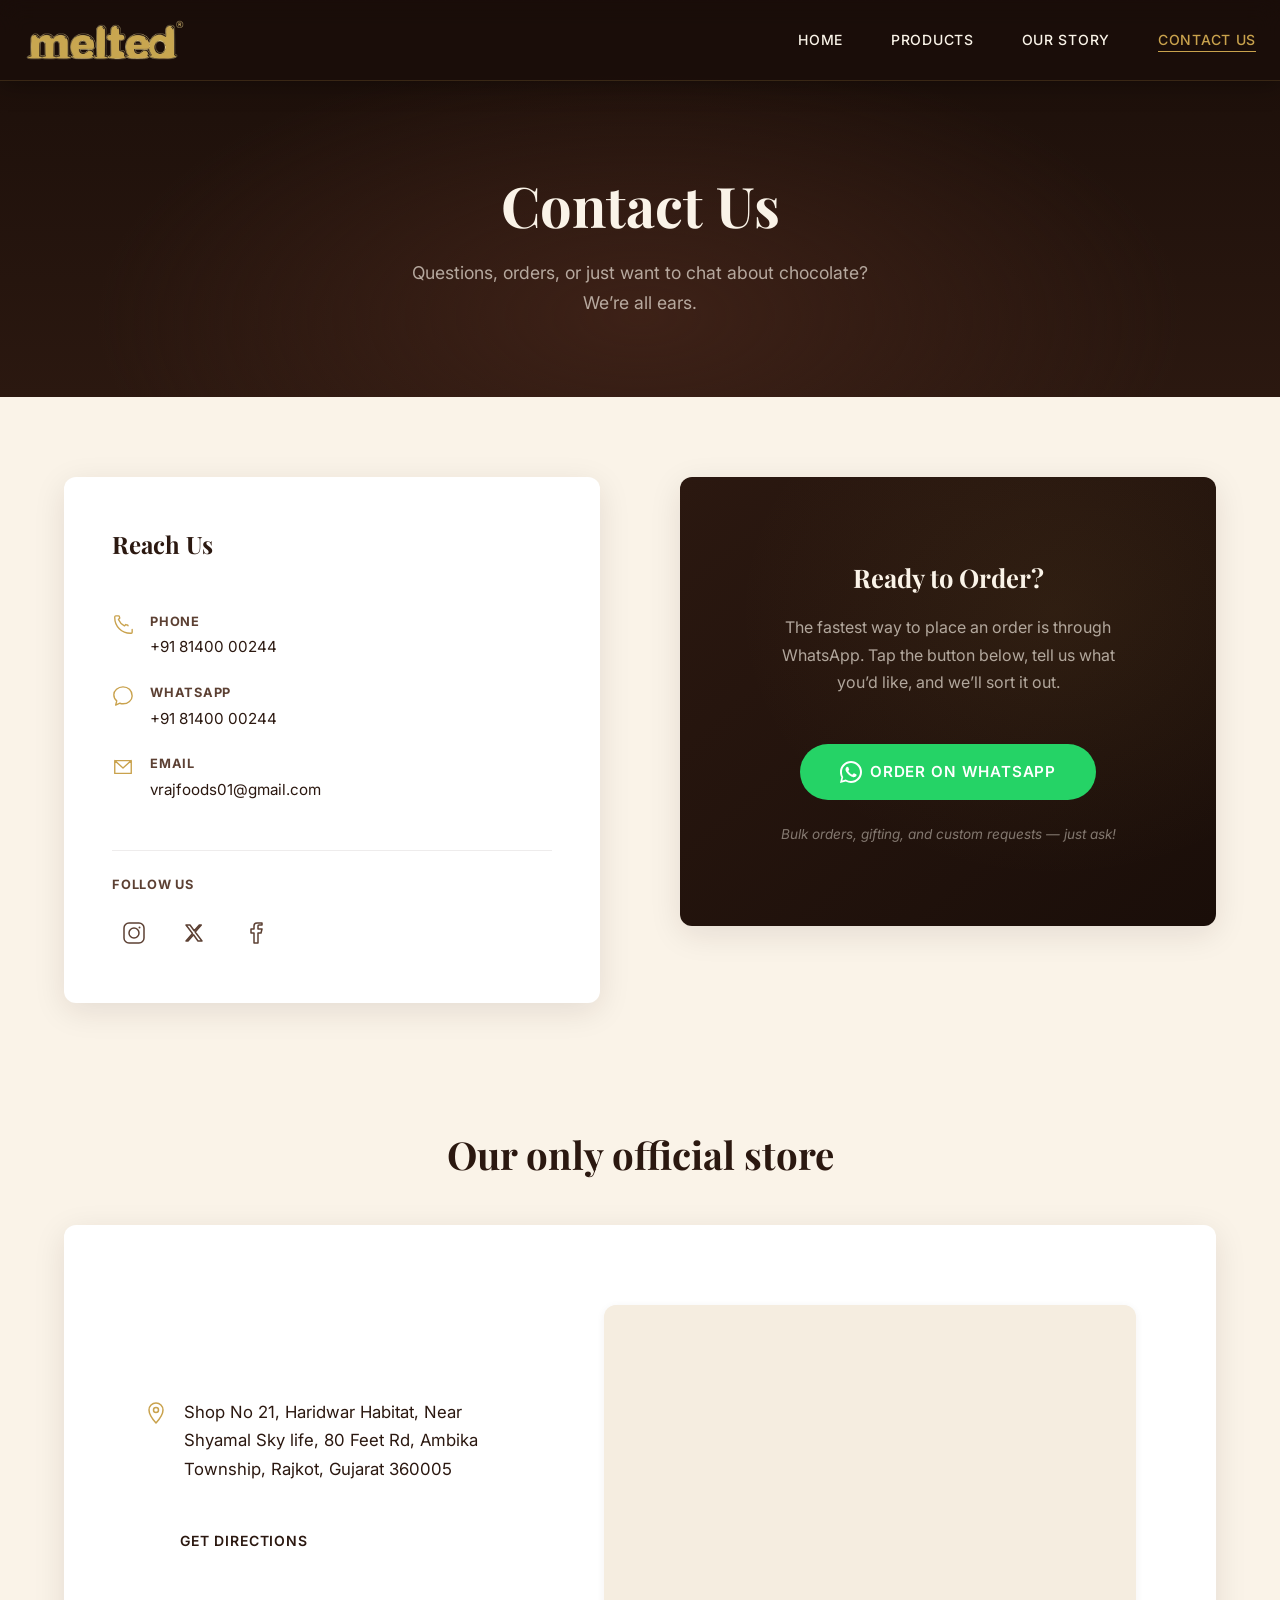
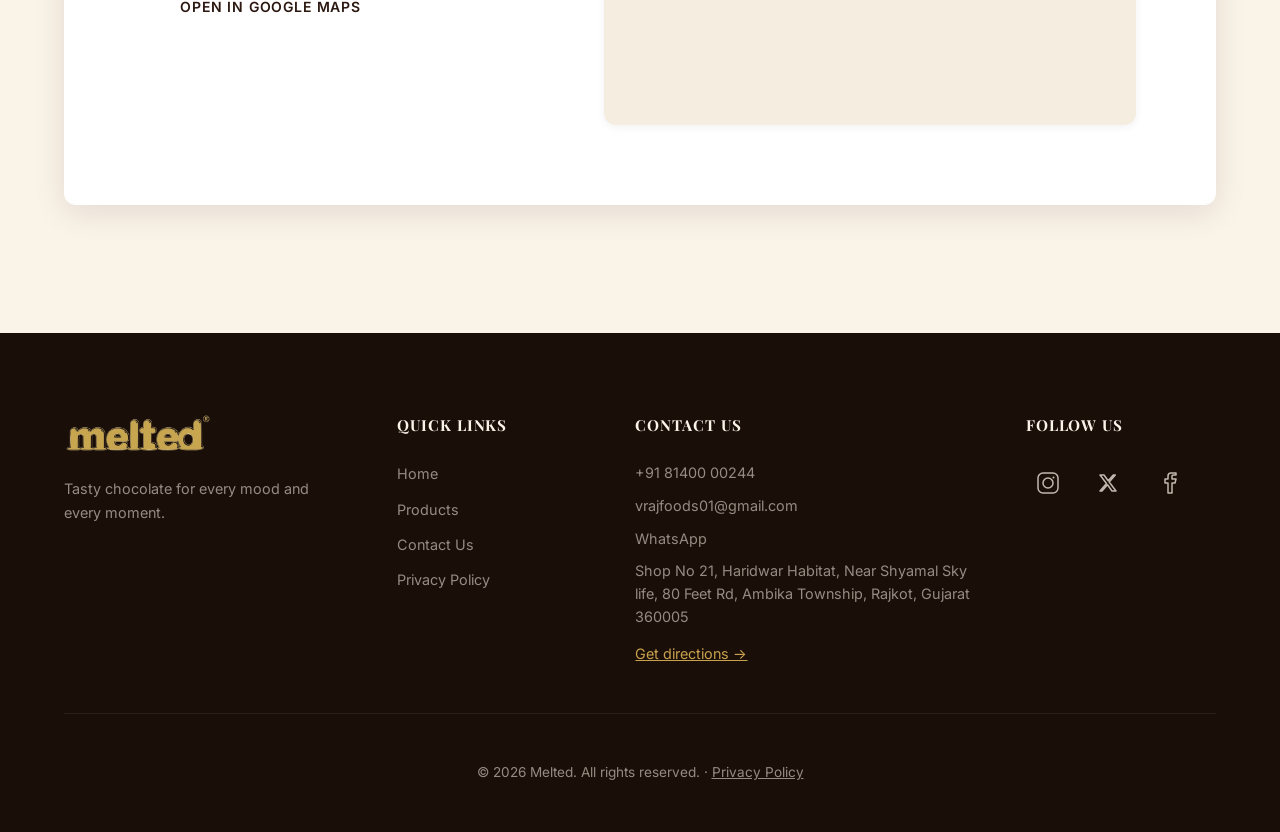
==== contact.html @ 200cf762 "Added the Files for Website" ====
<!DOCTYPE html>
<html lang="en">

<head>
  <meta charset="UTF-8">
  <meta name="viewport" content="width=device-width, initial-scale=1.0">
  <title>Contact Us — Melted</title>
  <meta name="description"
    content="Get in touch with Melted. Order on WhatsApp, call us, or visit our store in Rajkot — we'd love to hear from you.">
  <meta name="theme-color" content="#2B1810">
  <link rel="canonical" href="https://melted-chocolates.netlify.app/contact">

  <!-- Open Graph / Facebook -->
  <meta property="og:type" content="website">
  <meta property="og:site_name" content="Melted">
  <meta property="og:url" content="https://melted-chocolates.netlify.app/contact">
  <meta property="og:title" content="Contact Us — Melted">
  <meta property="og:description"
    content="Get in touch with Melted. Order on WhatsApp, call us, or visit our store in Rajkot — we'd love to hear from you.">
  <meta property="og:image" content="https://melted-chocolates.netlify.app/images/products/almonds-chocolate.jpg">

  <!-- Twitter Card -->
  <meta name="twitter:card" content="summary_large_image">
  <meta name="twitter:title" content="Contact Us — Melted">
  <meta name="twitter:description"
    content="Get in touch with Melted. Order on WhatsApp, call us, or visit our store in Rajkot — we'd love to hear from you.">
  <meta name="twitter:image" content="https://melted-chocolates.netlify.app/images/products/almonds-chocolate.jpg">

  <!-- Favicon -->
  <link rel="icon" href="favicon.ico" sizes="48x48">
  <link rel="icon" type="image/png" sizes="32x32" href="images/favicon-32.png">
  <link rel="icon" type="image/png" sizes="192x192" href="images/favicon-192.png">
  <link rel="apple-touch-icon" href="images/apple-touch-icon.png">

  <!-- Preload Logo -->
  <link rel="preload" as="image" href="images/logo-nav.webp" type="image/webp">

  <!-- Google Fonts -->
  <link rel="preconnect" href="https://fonts.googleapis.com">
  <link rel="preconnect" href="https://fonts.gstatic.com" crossorigin>
  <link
    href="https://fonts.googleapis.com/css2?family=Playfair+Display:ital,wght@0,400;0,700;1,400;1,700&family=Inter:wght@300;400;500;600&display=swap"
    rel="stylesheet">

  <!-- Stylesheet -->
  <link rel="stylesheet" href="css/style.css">
</head>

<body>

  <!-- Skip-to-content -->
  <a href="#main-content" class="skip-link">Skip to main content</a>

  <!-- ============================================================
       NAVIGATION
       ============================================================ -->
  <header class="site-header site-header--solid" id="site-header">
    <nav class="nav" aria-label="Primary navigation">
      <a href="index.html" class="nav__logo" aria-label="Melted — Home">
        <picture>
          <source srcset="images/logo-nav.webp" type="image/webp">
          <img src="images/logo-nav.png" alt="Melted" class="nav__logo-img" width="480" height="130"
            fetchpriority="high" decoding="async">
        </picture>
        <span class="nav__logo-text">Melted</span>
      </a>

      <button class="nav__hamburger" id="nav-toggle" type="button" aria-label="Toggle navigation menu"
        aria-expanded="false" aria-controls="nav-menu">
        <span class="nav__hamburger-line"></span>
        <span class="nav__hamburger-line"></span>
        <span class="nav__hamburger-line"></span>
      </button>

      <ul class="nav__menu" id="nav-menu" role="list">
        <li><a href="index.html" class="nav__link">Home</a></li>
        <li><a href="products.html" class="nav__link">Products</a></li>
        <li><a href="index.html#story" class="nav__link">Our Story</a></li>
        <li><a href="contact.html" class="nav__link nav__link--active">Contact Us</a></li>
        <li class="nav__menu-cta">
          <a href="https://wa.me/918140000244?text=Hi!%20I'd%20like%20to%20place%20an%20order." target="_blank"
            rel="noopener noreferrer" class="btn btn--whatsapp nav__whatsapp-btn">
            <svg width="20" height="20" viewBox="0 0 24 24" fill="currentColor" aria-hidden="true">
              <path
                d="M17.472 14.382c-.297-.149-1.758-.867-2.03-.967-.273-.099-.471-.148-.67.15-.197.297-.767.966-.94 1.164-.173.199-.347.223-.644.075-.297-.15-1.255-.463-2.39-1.475-.883-.788-1.48-1.761-1.653-2.059-.173-.297-.018-.458.13-.606.134-.133.298-.347.446-.52.149-.174.198-.298.298-.497.099-.198.05-.371-.025-.52-.075-.149-.669-1.612-.916-2.207-.242-.579-.487-.5-.669-.51-.173-.008-.371-.01-.57-.01-.198 0-.52.074-.792.372-.272.297-1.04 1.016-1.04 2.479 0 1.462 1.065 2.875 1.213 3.074.149.198 2.096 3.2 5.077 4.487.709.306 1.262.489 1.694.625.712.227 1.36.195 1.871.118.571-.085 1.758-.719 2.006-1.413.248-.694.248-1.289.173-1.413-.074-.124-.272-.198-.57-.347z" />
              <path
                d="M12 0C5.373 0 0 5.373 0 12c0 2.127.555 4.126 1.527 5.86L0 24l6.335-1.652A11.943 11.943 0 0012 24c6.627 0 12-5.373 12-12S18.627 0 12 0zm0 21.818c-1.91 0-3.727-.5-5.33-1.377l-.38-.222-3.76.98.998-3.648-.248-.394A9.81 9.81 0 012.182 12c0-5.415 4.403-9.818 9.818-9.818S21.818 6.585 21.818 12 21.818z" />
            </svg>
            Order on WhatsApp
          </a>
        </li>
      </ul>
    </nav>
  </header>

  <!-- ============================================================
       MAIN CONTENT
       ============================================================ -->
  <main id="main-content">

    <!-- Page header -->
    <section class="page-header">
      <div class="container">
        <h1 class="page-header__title reveal">Contact Us</h1>
        <p class="page-header__subtitle reveal">
          Questions, orders, or just want to chat about chocolate?
          We&rsquo;re all ears.
        </p>
      </div>
    </section>

    <!-- ======================== CONTACT DETAILS ======================== -->
    <section class="contact-page" id="contact">
      <div class="container">
        <div class="contact-page__grid">

          <!-- Contact info card -->
          <div class="contact-card reveal">
            <h2 class="contact-card__heading">Reach Us</h2>

            <div class="contact-card__item">
              <svg class="contact-card__icon" width="22" height="22" viewBox="0 0 24 24" fill="none" aria-hidden="true">
                <path
                  d="M22 16.92V19.92C22 20.48 21.56 20.93 21 20.97C20.64 21 20.29 21 20 21C10.61 21 3 13.39 3 4C3 3.71 3 3.36 3.03 3C3.07 2.44 3.52 2 4.08 2H7.08C7.56 2 7.97 2.34 8.05 2.81C8.14 3.38 8.3 3.93 8.52 4.46L7.02 5.97C8.27 8.81 10.55 11.27 13.54 12.98L15.05 11.47C15.58 11.69 16.13 11.86 16.7 11.95C17.16 12.03 17.5 12.44 17.5 12.92"
                  stroke="currentColor" stroke-width="1.5" stroke-linecap="round" stroke-linejoin="round" />
              </svg>
              <div>
                <strong>Phone</strong>
                <p><a href="tel:+918140000244">+91 81400 00244</a></p>
              </div>
            </div>

            <div class="contact-card__item">
              <svg class="contact-card__icon" width="22" height="22" viewBox="0 0 24 24" fill="none" aria-hidden="true">
                <path
                  d="M12 2C6.48 2 2 6 2 10.54C2 13.28 3.23 15.71 5.16 17.34L4 22L8.6 19.9C9.66 20.28 10.8 20.5 12 20.5C17.52 20.5 22 16.5 22 12C22 6 17.52 2 12 2Z"
                  stroke="currentColor" stroke-width="1.5" stroke-linecap="round" stroke-linejoin="round" />
              </svg>
              <div>
                <strong>WhatsApp</strong>
                <p><a href="https://wa.me/918140000244" target="_blank" rel="noopener noreferrer">+91 81400 00244</a>
                </p>
              </div>
            </div>

            <div class="contact-card__item">
              <svg class="contact-card__icon" width="22" height="22" viewBox="0 0 24 24" fill="none" aria-hidden="true">
                <path d="M21 5L12 13L3 5M3 5V19H21V5Z" stroke="currentColor" stroke-width="1.5" stroke-linecap="round"
                  stroke-linejoin="round" />
              </svg>
              <div>
                <strong>Email</strong>
                <p><a href="mailto:vrajfoods01@gmail.com">vrajfoods01@gmail.com</a></p>
              </div>
            </div>

            <!-- Social media links -->
            <div class="contact-card__social">
              <strong>Follow Us</strong>
              <div class="contact-card__social-icons">
                <a href="https://www.instagram.com/melted24" target="_blank" rel="noopener noreferrer"
                  aria-label="Instagram">
                  <svg width="24" height="24" viewBox="0 0 24 24" fill="none" aria-hidden="true">
                    <rect x="2" y="2" width="20" height="20" rx="5" stroke="currentColor" stroke-width="1.5" />
                    <circle cx="12" cy="12" r="5" stroke="currentColor" stroke-width="1.5" />
                    <circle cx="17.5" cy="6.5" r="1" fill="currentColor" />
                  </svg>
                </a>
                <a href="https://x.com/vraj_foods" target="_blank" rel="noopener noreferrer" aria-label="X">
                  <svg width="24" height="24" viewBox="0 0 24 24" fill="none" aria-hidden="true">
                    <path d="M4 4L10.5 12.5L4 20H6L11.5 13.8L16 20H20L13.2 11L19.3 4H17.3L12.2 9.7L8 4H4Z"
                      stroke="currentColor" stroke-width="1.5" stroke-linejoin="round" />
                  </svg>
                </a>
                <a href="https://www.facebook.com/share/1JFQ9zrTHv/" target="_blank" rel="noopener noreferrer"
                  aria-label="Facebook">
                  <svg width="24" height="24" viewBox="0 0 24 24" fill="none" aria-hidden="true">
                    <path
                      d="M18 2H15C13.3431 2 12 3.34315 12 5V8H9V12H12V22H16V12H19L20 8H16V5C16 4.44772 16.4477 4 17 4H20V2H18Z"
                      stroke="currentColor" stroke-width="1.5" stroke-linecap="round" stroke-linejoin="round" />
                  </svg>
                </a>
              </div>
            </div>
          </div>

          <!-- Order / CTA card -->
          <div class="contact-cta reveal">
            <div class="contact-cta__inner">
              <h2 class="contact-cta__heading">Ready to Order?</h2>
              <p class="contact-cta__text">
                The fastest way to place an order is through WhatsApp.
                Tap the button below, tell us what you&rsquo;d like,
                and we&rsquo;ll sort it out.
              </p>
              <a href="https://wa.me/918140000244?text=Hi!%20I'd%20like%20to%20place%20an%20order." target="_blank"
                rel="noopener noreferrer" class="btn btn--whatsapp btn--lg">
                <svg width="22" height="22" viewBox="0 0 24 24" fill="currentColor" aria-hidden="true">
                  <path
                    d="M17.472 14.382c-.297-.149-1.758-.867-2.03-.967-.273-.099-.471-.148-.67.15-.197.297-.767.966-.94 1.164-.173.199-.347.223-.644.075-.297-.15-1.255-.463-2.39-1.475-.883-.788-1.48-1.761-1.653-2.059-.173-.297-.018-.458.13-.606.134-.133.298-.347.446-.52.149-.174.198-.298.298-.497.099-.198.05-.371-.025-.52-.075-.149-.669-1.612-.916-2.207-.242-.579-.487-.5-.669-.51-.173-.008-.371-.01-.57-.01-.198 0-.52.074-.792.372-.272.297-1.04 1.016-1.04 2.479 0 1.462 1.065 2.875 1.213 3.074.149.198 2.096 3.2 5.077 4.487.709.306 1.262.489 1.694.625.712.227 1.36.195 1.871.118.571-.085 1.758-.719 2.006-1.413.248-.694.248-1.289.173-1.413-.074-.124-.272-.198-.57-.347z" />
                  <path
                    d="M12 0C5.373 0 0 5.373 0 12c0 2.127.555 4.126 1.527 5.86L0 24l6.335-1.652A11.943 11.943 0 0012 24c6.627 0 12-5.373 12-12S18.627 0 12 0zm0 21.818c-1.91 0-3.727-.5-5.33-1.377l-.38-.222-3.76.98.998-3.648-.248-.394A9.81 9.81 0 012.182 12c0-5.415 4.403-9.818 9.818-9.818S21.818 6.585 21.818 12 17.415 21.818 12 21.818z" />
                </svg>
                Order on WhatsApp
              </a>

              <p class="contact-cta__note">
                Bulk orders, gifting, and custom requests &mdash;
                just ask!
              </p>
            </div>
          </div>

        </div>
      </div>
    </section>

    <!-- ======================== VISIT OUR STORE (MAP) ======================== -->
    <section class="store-location" id="store-location">
      <div class="container">
        <div class="store-location__inner reveal">
          <div class="section-header">
            <h2 class="section-title">Our only official store</h2>
          </div>

          <div class="store-location__card">
            <div class="store-location__info">
              <div class="store-location__address-block">
                <svg class="store-location__icon" width="24" height="24" viewBox="0 0 24 24" fill="none"
                  aria-hidden="true">
                  <path
                    d="M12 2C8.13 2 5 5.13 5 9C5 14.25 12 22 12 22C12 22 19 14.25 19 9C19 5.13 15.87 2 12 2ZM12 11.5C10.62 11.5 9.5 10.38 9.5 9C9.5 7.62 10.62 6.5 12 6.5C13.38 6.5 14.5 7.62 14.5 9C14.5 10.38 13.38 11.5 12 11.5Z"
                    stroke="currentColor" stroke-width="1.5" stroke-linecap="round" stroke-linejoin="round" />
                </svg>
                <address class="store-location__address">
                  Shop No 21, Haridwar Habitat, Near Shyamal Sky life, 80 Feet Rd, Ambika Township, Rajkot, Gujarat
                  360005
                </address>
              </div>

              <div class="store-location__actions">
                <a href="https://maps.app.goo.gl/YGpKH35N9MbniUks7" target="_blank" rel="noopener noreferrer"
                  class="btn btn--primary">
                  Get directions
                </a>
                <a href="https://maps.app.goo.gl/YGpKH35N9MbniUks7" target="_blank" rel="noopener noreferrer"
                  class="btn btn--outline">
                  Open in Google Maps
                </a>
              </div>
            </div>

            <div class="store-location__map-wrap">
              <iframe
                src="https://www.google.com/maps?q=Chocolate+House,+Haridwar+Habitat,+80+Feet+Rd,+Ambika+Township,+Rajkot&amp;output=embed"
                title="Melted store location" width="100%" loading="lazy" referrerpolicy="no-referrer-when-downgrade"
                class="store-location__map">
              </iframe>
            </div>
          </div>
        </div>
      </div>
    </section>

  </main>

  <!-- ============================================================
       FOOTER
       ============================================================ -->
  <footer class="site-footer">
    <div class="container">
      <div class="footer__grid">

        <div class="footer__brand">
          <a href="index.html" class="footer__logo" aria-label="Melted — Home">
            <picture>
              <source srcset="images/logo-nav.webp" type="image/webp">
              <img src="images/logo-nav.png" alt="Melted" class="footer__logo-img" width="480" height="130"
                loading="lazy" decoding="async">
            </picture>
          </a>
          <p class="footer__tagline">
            Tasty chocolate for every mood and every moment.
          </p>
        </div>

        <div class="footer__links">
          <h3 class="footer__heading">Quick Links</h3>
          <ul role="list">
            <li><a href="index.html">Home</a></li>
            <li><a href="products.html">Products</a></li>
            <li><a href="contact.html">Contact Us</a></li>
            <li><a href="privacy.html">Privacy Policy</a></li>
          </ul>
        </div>

        <div class="footer__contact">
          <h3 class="footer__heading">Contact Us</h3>
          <ul role="list">
            <li><a href="tel:+918140000244">+91 81400 00244</a></li>
            <li><a href="mailto:vrajfoods01@gmail.com">vrajfoods01@gmail.com</a></li>
            <li><a href="https://wa.me/918140000244" target="_blank" rel="noopener noreferrer">WhatsApp</a></li>
            <li>Shop No 21, Haridwar Habitat, Near Shyamal Sky life, 80 Feet Rd, Ambika Township, Rajkot, Gujarat 360005
            </li>
            <li><a href="https://maps.app.goo.gl/YGpKH35N9MbniUks7" target="_blank" rel="noopener noreferrer"
                class="footer__directions">Get directions &rarr;</a></li>
          </ul>
        </div>

        <div class="footer__social">
          <h3 class="footer__heading">Follow Us</h3>
          <div class="footer__social-icons">
            <a href="https://www.instagram.com/melted24" target="_blank" rel="noopener noreferrer"
              aria-label="Instagram">
              <svg width="24" height="24" viewBox="0 0 24 24" fill="none" xmlns="http://www.w3.org/2000/svg"
                aria-hidden="true">
                <rect x="2" y="2" width="20" height="20" rx="5" stroke="currentColor" stroke-width="1.5" />
                <circle cx="12" cy="12" r="5" stroke="currentColor" stroke-width="1.5" />
                <circle cx="17.5" cy="6.5" r="1" fill="currentColor" />
              </svg>
            </a>
            <a href="https://x.com/vraj_foods" target="_blank" rel="noopener noreferrer" aria-label="X">
              <svg width="24" height="24" viewBox="0 0 24 24" fill="none" xmlns="http://www.w3.org/2000/svg"
                aria-hidden="true">
                <path d="M4 4L10.5 12.5L4 20H6L11.5 13.8L16 20H20L13.2 11L19.3 4H17.3L12.2 9.7L8 4H4Z"
                  stroke="currentColor" stroke-width="1.5" stroke-linejoin="round" />
              </svg>
            </a>
            <a href="https://www.facebook.com/share/1JFQ9zrTHv/" target="_blank" rel="noopener noreferrer"
              aria-label="Facebook">
              <svg width="24" height="24" viewBox="0 0 24 24" fill="none" xmlns="http://www.w3.org/2000/svg"
                aria-hidden="true">
                <path
                  d="M18 2H15C13.3431 2 12 3.34315 12 5V8H9V12H12V22H16V12H19L20 8H16V5C16 4.44772 16.4477 4 17 4H20V2H18Z"
                  stroke="currentColor" stroke-width="1.5" stroke-linecap="round" stroke-linejoin="round" />
              </svg>
            </a>
          </div>
        </div>

      </div>

      <div class="footer__bottom">
        <p>&copy; 2026 Melted. All rights reserved. &middot; <a href="privacy.html" class="footer__privacy-link">Privacy
            Policy</a></p>
      </div>
    </div>
  </footer>

  <!-- Floating WhatsApp button (mobile only) -->
  <a href="https://wa.me/918140000244" target="_blank" rel="noopener noreferrer" class="floating-whatsapp"
    aria-label="Order on WhatsApp">
    <svg width="22" height="22" viewBox="0 0 24 24" fill="currentColor" aria-hidden="true">
      <path
        d="M17.472 14.382c-.297-.149-1.758-.867-2.03-.967-.273-.099-.471-.148-.67.15-.197.297-.767.966-.94 1.164-.173.199-.347.223-.644.075-.297-.15-1.255-.463-2.39-1.475-.883-.788-1.48-1.761-1.653-2.059-.173-.297-.018-.458.13-.606.134-.133.298-.347.446-.52.149-.174.198-.298.298-.497.099-.198.05-.371-.025-.52-.075-.149-.669-1.612-.916-2.207-.242-.579-.487-.5-.669-.51-.173-.008-.371-.01-.57-.01-.198 0-.52.074-.792.372-.272.297-1.04 1.016-1.04 2.479 0 1.462 1.065 2.875 1.213 3.074.149.198 2.096 3.2 5.077 4.487.709.306 1.262.489 1.694.625.712.227 1.36.195 1.871.118.571-.085 1.758-.719 2.006-1.413.248-.694.248-1.289.173-1.413-.074-.124-.272-.198-.57-.347z" />
      <path
        d="M12 0C5.373 0 0 5.373 0 12c0 2.127.555 4.126 1.527 5.86L0 24l6.335-1.652A11.943 11.943 0 0012 24c6.627 0 12-5.373 12-12S18.627 0 12 0zm0 21.818c-1.91 0-3.727-.5-5.33-1.377l-.38-.222-3.76.98.998-3.648-.248-.394A9.81 9.81 0 012.182 12c0-5.415 4.403-9.818 9.818-9.818S21.818 6.585 21.818 12 21.818z" />
    </svg>
    <span class="floating-whatsapp__label">Order</span>
  </a>

  <script src="js/products.js"></script>
  <script src="js/main.js"></script>
</body>

</html>
---- css/style.css ----
/* ============================================================
   MELTED — Main Stylesheet
   No frameworks, no preprocessors
   ============================================================ */


/* ---------------------------------------------------------
   1. CSS CUSTOM PROPERTIES
   --------------------------------------------------------- */
:root {
  /* Brand colours */
  --cocoa:       #2B1810;
  --dark-roast:  #1A0E09;
  --cream:       #FAF3E8;
  --gold:        #C9A24D;
  --gold-light:  #D4AD58;
  --whatsapp:    #25D366;
  --whatsapp-hover: #1EBB57;

  /* Semantic aliases */
  --color-bg:           var(--cream);
  --color-text:         var(--cocoa);
  --color-text-light:   #5C4033;
  --color-accent:       var(--gold);
  --color-surface:      #FFFFFF;
  --color-surface-warm: #FFF8EE;

  /* Typography */
  --font-heading: 'Playfair Display', Georgia, 'Times New Roman', serif;
  --font-body:    'Inter', -apple-system, BlinkMacSystemFont, 'Segoe UI', sans-serif;

  /* Spacing scale */
  --space-2xs: 0.25rem;
  --space-xs:  0.5rem;
  --space-sm:  1rem;
  --space-md:  1.5rem;
  --space-lg:  3rem;
  --space-xl:  5rem;
  --space-2xl: 8rem;

  /* Layout */
  --max-width: 1200px;
  --gutter:    1.5rem;

  /* Shadows */
  --shadow-sm:   0 2px 8px rgba(43, 24, 16, 0.06);
  --shadow-md:   0 8px 32px rgba(43, 24, 16, 0.10);
  --shadow-lg:   0 16px 48px rgba(43, 24, 16, 0.14);
  --shadow-glow: 0 4px 24px rgba(201, 162, 77, 0.25);

  /* Transitions */
  --ease-out-cubic: cubic-bezier(0.33, 1, 0.68, 1);
  --transition-fast: 200ms ease;
  --transition-base: 300ms var(--ease-out-cubic);
  --transition-slow: 600ms var(--ease-out-cubic);

  /* Border radius */
  --radius-sm:   8px;
  --radius-md:   12px;
  --radius-lg:   24px;
  --radius-pill: 100px;
}


/* ---------------------------------------------------------
   2. RESET & BASE
   --------------------------------------------------------- */
*,
*::before,
*::after {
  margin: 0;
  padding: 0;
  box-sizing: border-box;
}

html {
  scroll-behavior: smooth;
  -webkit-text-size-adjust: 100%;
  overflow-x: hidden;
  width: 100%;
}

body {
  font-family: var(--font-body);
  font-size: 1rem;
  line-height: 1.6;
  color: var(--color-text);
  background-color: var(--color-bg);
  overflow-x: hidden;
  width: 100%;
  -webkit-font-smoothing: antialiased;
  -moz-osx-font-smoothing: grayscale;
}

img {
  max-width: 100%;
  height: auto;
  display: block;
}

a {
  color: inherit;
  text-decoration: none;
}

ul { list-style: none; }

button {
  font: inherit;
  cursor: pointer;
  border: none;
  background: none;
}

input {
  font: inherit;
  border: none;
  outline: none;
}

/* Touch polish for instant tap response */
a,
button,
input,
.btn,
.nav__link,
.nav__hamburger,
.filter-tab,
.floating-whatsapp {
  -webkit-tap-highlight-color: transparent;
  touch-action: manipulation;
}

/* Scroll margin so sticky nav does not cover headings */
section[id],
main[id],
[id] {
  scroll-margin-top: calc(85px + env(safe-area-inset-top, 0px));
}

/* Body scroll lock when mobile menu is open */
body.body--no-scroll {
  overflow: hidden;
  touch-action: none;
}

/* Hide mobile menu WhatsApp CTA on desktop */
.nav__menu-cta {
  display: none;
}


/* ---------------------------------------------------------
   3. UTILITIES
   --------------------------------------------------------- */
.container {
  width: 100%;
  max-width: var(--max-width);
  margin: 0 auto;
  padding: 0 var(--gutter);
}

.visually-hidden {
  position: absolute;
  width: 1px;
  height: 1px;
  padding: 0;
  margin: -1px;
  overflow: hidden;
  clip: rect(0, 0, 0, 0);
  white-space: nowrap;
  border: 0;
}

.skip-link {
  position: absolute;
  top: -100%;
  left: 50%;
  transform: translateX(-50%);
  background: var(--gold);
  color: var(--dark-roast);
  padding: var(--space-xs) var(--space-md);
  border-radius: var(--radius-pill);
  font-weight: 600;
  z-index: 9999;
  transition: top var(--transition-fast);
}

.skip-link:focus {
  top: var(--space-sm);
}

/* CSP-compliant display & scroll toggles */
.is-hidden {
  display: none !important;
}

.body--no-scroll {
  overflow: hidden !important;
}


/* ---------------------------------------------------------
   4. BUTTONS
   --------------------------------------------------------- */
.btn {
  display: inline-flex;
  align-items: center;
  justify-content: center;
  gap: 0.5rem;
  padding: 0.875rem 2.25rem;
  min-height: 44px;
  font-family: var(--font-body);
  font-size: 0.875rem;
  font-weight: 600;
  letter-spacing: 0.06em;
  text-transform: uppercase;
  border-radius: var(--radius-pill);
  cursor: pointer;
  position: relative;
  overflow: hidden;
  transition:
    background-color var(--transition-base),
    color var(--transition-base),
    transform var(--transition-base),
    box-shadow var(--transition-base);
}

.btn--gold {
  background-color: var(--gold);
  color: var(--dark-roast);
}

.btn--gold:hover {
  background-color: var(--gold-light);
  transform: translateY(-2px);
  box-shadow: var(--shadow-glow);
}

.btn--gold:active {
  transform: translateY(0);
  box-shadow: none;
}

/* WhatsApp button */
.btn--whatsapp {
  background-color: var(--whatsapp);
  color: #fff;
}

.btn--whatsapp:hover {
  background-color: var(--whatsapp-hover);
  transform: translateY(-2px);
  box-shadow: 0 4px 20px rgba(37, 211, 102, 0.3);
}

.btn--whatsapp:active {
  transform: translateY(0);
}

.btn--whatsapp svg {
  flex-shrink: 0;
}

.btn--sm {
  padding: 0.5rem 1.25rem;
  font-size: 0.75rem;
  gap: 0.35rem;
  min-height: 44px;
}

.btn--lg {
  padding: 1rem 2.5rem;
  font-size: 0.95rem;
}

.btn:focus-visible {
  outline: 2px solid var(--gold);
  outline-offset: 3px;
}

.btn:disabled {
  opacity: 0.6;
  cursor: not-allowed;
  pointer-events: none;
  transform: none !important;
  box-shadow: none !important;
}


/* ---------------------------------------------------------
   5. SECTION TYPOGRAPHY
   --------------------------------------------------------- */
.section-title {
  font-family: var(--font-heading);
  font-size: clamp(1.8rem, 3vw, 2.8rem);
  font-weight: 700;
  line-height: 1.2;
  margin-bottom: var(--space-sm);
}

.section-subtitle {
  font-size: 1.05rem;
  color: var(--color-text-light);
  max-width: 500px;
}

.section-header {
  text-align: center;
  margin-bottom: var(--space-lg);
}

.section-header .section-subtitle {
  margin-left: auto;
  margin-right: auto;
}


/* ---------------------------------------------------------
   6. NAVIGATION
   --------------------------------------------------------- */
.site-header {
  position: fixed;
  top: 0;
  left: 0;
  width: 100%;
  z-index: 1000;
  transition:
    background-color var(--transition-base),
    box-shadow var(--transition-base);
}

/* Solid header for inner pages (no hero behind it) */
.site-header--solid {
  background-color: rgba(26, 14, 9, 0.78);
  backdrop-filter: blur(12px);
  -webkit-backdrop-filter: blur(12px);
  border-bottom: 1px solid rgba(201, 162, 77, 0.18);
  box-shadow: 0 2px 24px rgba(0, 0, 0, 0.35);
}

/* Scrolled state (added by JS on index.html) */
.site-header.scrolled {
  background-color: rgba(26, 14, 9, 0.78);
  backdrop-filter: blur(12px);
  -webkit-backdrop-filter: blur(12px);
  border-bottom: 1px solid rgba(201, 162, 77, 0.18);
  box-shadow: 0 2px 24px rgba(0, 0, 0, 0.35);
}

.nav {
  display: flex;
  align-items: center;
  justify-content: space-between;
  height: 80px;
  width: 100%;
  padding: 0 24px;
}

/* Logo — image with accessible text fallback */
.nav__logo {
  display: flex;
  align-items: center;
  z-index: 1001;
  gap: 0;
}

.nav__logo picture,
.nav__logo-img {
  display: block;
  height: 44px;
  width: auto;
}

.nav__logo img {
  height: 44px;
  width: auto;
  object-fit: contain;
  display: block;
}

/* Text fallback: visually hidden by default to prevent flash of text,
   remains accessible to screen readers, only displayed if image fails */
.nav__logo-text {
  position: absolute;
  width: 1px;
  height: 1px;
  padding: 0;
  margin: -1px;
  overflow: hidden;
  clip: rect(0, 0, 0, 0);
  white-space: nowrap;
  border: 0;
}

/* Shown only if the image fails to load (JS adds this class) */
.nav__logo--img-error .nav__logo-text {
  position: static;
  width: auto;
  height: auto;
  margin: 0;
  clip: auto;
  overflow: visible;
  font-family: var(--font-heading);
  font-size: 1.75rem;
  font-weight: 700;
  font-style: italic;
  color: var(--cream);
  letter-spacing: 0.02em;
}

/* Desktop nav links */
.nav__menu {
  display: flex;
  align-items: center;
  gap: var(--space-lg);
}

.nav__link {
  font-size: 0.875rem;
  font-weight: 500;
  color: var(--cream);
  letter-spacing: 0.05em;
  text-transform: uppercase;
  position: relative;
  padding: 0.25rem 0;
  transition: color var(--transition-fast);
}

.nav__link::after {
  content: '';
  position: absolute;
  bottom: 0;
  left: 0;
  width: 0;
  height: 1.5px;
  background-color: var(--gold);
  transition: width var(--transition-base);
}

.nav__link:hover::after,
.nav__link:focus-visible::after,
.nav__link--active::after {
  width: 100%;
}

.nav__link:hover,
.nav__link--active {
  color: var(--gold);
}

/* Hamburger — hidden on desktop */
.nav__hamburger {
  display: none;
  flex-direction: column;
  justify-content: center;
  align-items: center;
  gap: 6px;
  width: 44px;
  height: 44px;
  padding: 0;
  z-index: 1001;
  cursor: pointer;
}

.nav__hamburger-line {
  display: block;
  width: 24px;
  height: 2px;
  background-color: var(--cream);
  border-radius: 2px;
  transition:
    transform var(--transition-base),
    opacity var(--transition-base);
  transform-origin: center;
}

.nav__hamburger[aria-expanded="true"] .nav__hamburger-line:nth-child(1) {
  transform: translateY(8px) rotate(45deg);
}

.nav__hamburger[aria-expanded="true"] .nav__hamburger-line:nth-child(2) {
  opacity: 0;
}

.nav__hamburger[aria-expanded="true"] .nav__hamburger-line:nth-child(3) {
  transform: translateY(-8px) rotate(-45deg);
}


/* ---------------------------------------------------------
   7. HERO
   --------------------------------------------------------- */
.hero {
  position: relative;
  min-height: 100vh;
  min-height: 100svh;
  display: flex;
  align-items: center;
  justify-content: center;
  overflow: hidden;
}

.hero__bg {
  position: absolute;
  inset: 0;
  background:
    radial-gradient(ellipse at 30% 50%, #3D2117 0%, transparent 50%),
    radial-gradient(ellipse at 70% 30%, #4A2A1A 0%, transparent 50%),
    radial-gradient(ellipse at 50% 80%, #2B1810 0%, transparent 60%),
    linear-gradient(180deg, var(--dark-roast) 0%, #2B1810 40%, #1A0E09 100%);
  animation: heroMelt 10s ease-in-out infinite alternate;
}

@keyframes heroMelt {
  0% {
    background:
      radial-gradient(ellipse at 30% 50%, #3D2117 0%, transparent 50%),
      radial-gradient(ellipse at 70% 30%, #4A2A1A 0%, transparent 50%),
      radial-gradient(ellipse at 50% 80%, #2B1810 0%, transparent 60%),
      linear-gradient(180deg, var(--dark-roast) 0%, #2B1810 40%, #1A0E09 100%);
  }
  50% {
    background:
      radial-gradient(ellipse at 45% 65%, #4A2A1A 0%, transparent 55%),
      radial-gradient(ellipse at 60% 20%, #3D2117 0%, transparent 45%),
      radial-gradient(ellipse at 25% 85%, #5C3A2A 0%, transparent 50%),
      linear-gradient(180deg, #1A0E09 0%, #2B1810 50%, var(--dark-roast) 100%);
  }
  100% {
    background:
      radial-gradient(ellipse at 55% 45%, #5C3A2A 0%, transparent 50%),
      radial-gradient(ellipse at 25% 70%, #3D2117 0%, transparent 55%),
      radial-gradient(ellipse at 75% 55%, #4A2A1A 0%, transparent 45%),
      linear-gradient(180deg, #2B1810 0%, var(--dark-roast) 60%, #1A0E09 100%);
  }
}

.hero__gloss {
  position: absolute;
  inset: 0;
  background: linear-gradient(
    105deg,
    transparent 40%,
    rgba(250, 243, 232, 0.03) 45%,
    rgba(250, 243, 232, 0.06) 50%,
    rgba(250, 243, 232, 0.03) 55%,
    transparent 60%
  );
  background-size: 200% 100%;
  animation: glossSweep 6s ease-in-out infinite;
}

@keyframes glossSweep {
  0%   { background-position: 200% 0; }
  100% { background-position: -200% 0; }
}

.hero__content {
  position: relative;
  z-index: 2;
  text-align: center;
  padding: var(--space-2xl) 0;
}

.hero__headline {
  font-family: var(--font-heading);
  font-size: clamp(2.5rem, 6vw, 5rem);
  font-weight: 700;
  line-height: 1.08;
  color: var(--cream);
  margin-bottom: var(--space-md);
  letter-spacing: -0.01em;
}

.hero__tagline {
  font-size: clamp(1rem, 1.5vw, 1.15rem);
  color: rgba(250, 243, 232, 0.72);
  max-width: 540px;
  margin: 0 auto var(--space-lg);
  line-height: 1.75;
}

/* Hero decorative product photos — desktop only */
.hero__product-img {
  position: absolute;
  border-radius: var(--radius-md);
  box-shadow: var(--shadow-lg);
  z-index: 1;
  object-fit: cover;
}

.hero__product-img--left {
  left: 4%;
  bottom: 14%;
  width: clamp(140px, 14vw, 220px);
  height: auto;
  transform: rotate(-5deg);
}

.hero__product-img--right {
  right: 4%;
  top: 18%;
  width: clamp(130px, 13vw, 200px);
  height: auto;
  transform: rotate(4deg);
}


/* ---------------------------------------------------------
   8. DRIP DIVIDERS
   --------------------------------------------------------- */
.drip-divider {
  position: absolute;
  left: 0;
  width: 100%;
  line-height: 0;
  overflow: hidden;
}

.drip-divider svg {
  width: 100%;
  display: block;
}

.drip-divider--hero {
  bottom: -1px;
  z-index: 3;
}

.drip-divider--hero svg {
  height: 80px;
}

.drip-divider--hero svg path {
  fill: var(--cocoa);
}

.drip-divider--products {
  position: relative;
  z-index: 1;
}

.drip-divider--products svg {
  height: 60px;
}

.drip-divider--products svg path {
  fill: var(--cream);
}


/* ---------------------------------------------------------
   9. MARQUEE
   --------------------------------------------------------- */
.marquee {
  background-color: var(--cocoa);
  padding: var(--space-sm) 0;
  overflow: hidden;
  position: relative;
}

.marquee__track {
  display: flex;
  width: max-content;
  animation: marqueeScroll 30s linear infinite;
}

.marquee__content {
  display: flex;
  align-items: center;
  gap: var(--space-lg);
  padding: 0 var(--space-lg);
  flex-shrink: 0;
}

.marquee__content span {
  font-family: var(--font-heading);
  font-size: 1.1rem;
  font-weight: 400;
  font-style: italic;
  color: var(--gold);
  white-space: nowrap;
  letter-spacing: 0.04em;
}

.marquee__dot {
  font-size: 0.45rem;
  opacity: 0.45;
}

@keyframes marqueeScroll {
  0%   { transform: translateX(0); }
  100% { transform: translateX(-50%); }
}


/* ---------------------------------------------------------
   10. PAGE HEADER (inner pages)
   --------------------------------------------------------- */
.page-header {
  background:
    radial-gradient(ellipse at 50% 80%, #3D2117 0%, transparent 60%),
    linear-gradient(180deg, var(--dark-roast) 0%, var(--cocoa) 100%);
  padding: calc(80px + var(--space-xl)) 0 var(--space-xl);
  text-align: center;
}

.page-header__title {
  font-family: var(--font-heading);
  font-size: clamp(2rem, 5vw, 3.5rem);
  font-weight: 700;
  color: var(--cream);
  margin-bottom: var(--space-xs);
}

.page-header__subtitle {
  font-size: clamp(1rem, 1.5vw, 1.1rem);
  color: rgba(250, 243, 232, 0.65);
  max-width: 500px;
  margin: 0 auto;
  line-height: 1.7;
}


/* ---------------------------------------------------------
   11. FILTER TABS
   --------------------------------------------------------- */
.filter-tabs {
  display: flex;
  flex-wrap: wrap;
  justify-content: center;
  gap: var(--space-xs);
  margin-bottom: var(--space-lg);
}

.filter-tab {
  display: inline-flex;
  align-items: center;
  justify-content: center;
  min-height: 44px;
  padding: 0.6rem 1.4rem;
  font-size: 0.85rem;
  font-weight: 500;
  letter-spacing: 0.03em;
  color: var(--color-text-light);
  background: var(--color-surface);
  border: 1px solid rgba(43, 24, 16, 0.12);
  border-radius: var(--radius-pill);
  cursor: pointer;
  transition:
    background-color var(--transition-base),
    color var(--transition-base),
    border-color var(--transition-base),
    box-shadow var(--transition-base);
}

.filter-tab:hover {
  border-color: var(--gold);
  color: var(--cocoa);
}

.filter-tab--active {
  background-color: var(--gold);
  color: var(--dark-roast);
  border-color: var(--gold);
  font-weight: 600;
}

.filter-tab:focus-visible {
  outline: 2px solid var(--gold);
  outline-offset: 2px;
}


/* ---------------------------------------------------------
   12. PRODUCTS
   --------------------------------------------------------- */
.products {
  background-color: var(--cream);
  padding: var(--space-lg) 0 var(--space-2xl);
  position: relative;
}

.products--page {
  padding-top: var(--space-xl);
}

.products__grid {
  display: grid;
  grid-template-columns: repeat(auto-fill, minmax(280px, 1fr));
  gap: var(--space-md);
}

/* Product card */
.product-card {
  background: var(--color-surface);
  border-radius: var(--radius-md);
  overflow: hidden;
  box-shadow: var(--shadow-sm);
  display: flex;
  flex-direction: column;
  transition:
    transform var(--transition-base),
    box-shadow var(--transition-base);
}

.product-card:hover {
  transform: translateY(-6px);
  box-shadow: var(--shadow-lg);
}

/* Card image area — cream background matches product photo backgrounds */
.product-card__image-wrap {
  overflow: hidden;
  aspect-ratio: 3 / 4;
  background-color: #F5EDE0;
}

.product-card__image {
  width: 100%;
  height: 100%;
  object-fit: contain;
  transition: transform 0.5s var(--ease-out-cubic);
}

.product-card:hover .product-card__image {
  transform: scale(1.06);
}

/* Card body */
.product-card__body {
  padding: var(--space-md);
  display: flex;
  flex-direction: column;
  flex: 1;
}

.product-card__name {
  font-family: var(--font-heading);
  font-size: 1.2rem;
  font-weight: 700;
  color: var(--cocoa);
  margin-bottom: var(--space-2xs);
}

.product-card__flavour {
  font-size: 0.9rem;
  color: var(--color-text-light);
  margin-bottom: var(--space-2xs);
}

.product-card__weight {
  font-size: 0.8rem;
  color: rgba(92, 64, 51, 0.6);
  margin-bottom: var(--space-sm);
}

.product-card__footer {
  display: flex;
  align-items: center;
  justify-content: space-between;
  gap: var(--space-xs);
  margin-top: auto;
  flex-wrap: wrap;
}

.product-card__price {
  font-family: var(--font-heading);
  font-size: 1.15rem;
  font-weight: 700;
  color: var(--cocoa);
}

.product-card__price--coming-soon {
  font-family: var(--font-body);
  font-size: 0.8rem;
  font-weight: 500;
  color: var(--gold);
  background: rgba(201, 162, 77, 0.12);
  padding: 0.3rem 0.75rem;
  border-radius: var(--radius-pill);
}


/* ---------------------------------------------------------
   13. BRAND STORY
   --------------------------------------------------------- */
.story {
  background-color: var(--color-surface);
  padding: var(--space-2xl) 0;
}

.story__grid {
  display: grid;
  grid-template-columns: 1fr 1fr;
  gap: var(--space-xl);
  align-items: center;
}

.story__image-wrap {
  position: relative;
  border-radius: var(--radius-md);
  overflow: hidden;
}

.story__image-wrap::after {
  content: '';
  position: absolute;
  inset: 10px;
  border: 1px solid rgba(201, 162, 77, 0.35);
  border-radius: var(--radius-sm);
  pointer-events: none;
}

.story__image {
  width: 100%;
  aspect-ratio: 4 / 3;
  border-radius: var(--radius-md);
  object-fit: contain;
  background-color: #F5EDE0;
}

.story__content .section-title {
  text-align: left;
}

.story__text {
  font-size: 1.05rem;
  color: var(--color-text-light);
  line-height: 1.8;
  margin-bottom: var(--space-md);
}

.story__link {
  display: inline-flex;
  align-items: center;
  gap: 0.5rem;
  font-weight: 600;
  color: var(--gold);
  text-transform: uppercase;
  font-size: 0.875rem;
  letter-spacing: 0.05em;
  margin-top: var(--space-xs);
  transition: gap var(--transition-base), color var(--transition-fast);
}

.story__link:hover {
  gap: 0.85rem;
  color: var(--gold-light);
}

.story__link:focus-visible {
  outline: 2px solid var(--gold);
  outline-offset: 4px;
  border-radius: 2px;
}


/* ---------------------------------------------------------
   14. CONTACT SECTION (home page)
   --------------------------------------------------------- */
.contact {
  background:
    radial-gradient(ellipse at 80% 20%, rgba(201, 162, 77, 0.06) 0%, transparent 60%),
    linear-gradient(140deg, var(--cocoa) 0%, var(--dark-roast) 100%);
  padding: var(--space-2xl) 0;
  position: relative;
  overflow: hidden;
}

.contact__inner {
  text-align: center;
  max-width: 600px;
  margin: 0 auto var(--space-xl);
}

.contact .section-title {
  color: var(--cream);
}

.contact__text {
  color: rgba(250, 243, 232, 0.68);
  font-size: 1.05rem;
  margin-bottom: var(--space-lg);
  line-height: 1.75;
}

.contact__details {
  display: flex;
  flex-wrap: wrap;
  justify-content: center;
  gap: var(--space-md) var(--space-lg);
  margin-bottom: var(--space-lg);
}

.contact__item {
  display: flex;
  align-items: center;
  gap: var(--space-xs);
  color: rgba(250, 243, 232, 0.75);
  font-size: 0.95rem;
}

.contact__icon {
  flex-shrink: 0;
  color: var(--gold);
}

/* Newsletter sub-section inside contact */
.newsletter__inner {
  text-align: center;
  max-width: 560px;
  margin: 0 auto;
  padding-top: var(--space-xl);
  border-top: 1px solid rgba(250, 243, 232, 0.08);
}

.newsletter__heading {
  font-family: var(--font-heading);
  font-size: 1.4rem;
  font-weight: 700;
  color: var(--cream);
  margin-bottom: var(--space-xs);
}

.newsletter__text {
  color: rgba(250, 243, 232, 0.6);
  font-size: 0.95rem;
  margin-bottom: var(--space-md);
  line-height: 1.7;
}

.newsletter__form {
  display: flex;
  gap: var(--space-xs);
  max-width: 480px;
  margin: 0 auto;
}

.newsletter__input {
  flex: 1;
  min-height: 44px;
  padding: 0.875rem 1.25rem;
  background: rgba(250, 243, 232, 0.08);
  border: 1px solid rgba(250, 243, 232, 0.18);
  border-radius: var(--radius-pill);
  color: var(--cream);
  font-size: 0.95rem;
  transition:
    border-color var(--transition-base),
    background-color var(--transition-base);
}

.newsletter__input::placeholder {
  color: rgba(250, 243, 232, 0.35);
}

.newsletter__input:focus {
  border-color: var(--gold);
  background: rgba(250, 243, 232, 0.12);
  outline: none;
}

.newsletter__status {
  margin-top: var(--space-sm);
  font-size: 0.9rem;
  min-height: 1.5em;
}

.newsletter__status--success {
  color: #8BC49E;
}

.newsletter__status--error {
  color: #E8836B;
}

/* Honeypot field (hidden without inline style) */
.newsletter__honeypot {
  display: none !important;
}

.newsletter__privacy-note {
  margin-top: var(--space-sm);
  font-size: 0.825rem;
  color: rgba(250, 243, 232, 0.6);
  line-height: 1.5;
}

.newsletter__privacy-link {
  color: var(--gold);
  text-decoration: underline;
  transition: color var(--transition-fast);
}

.newsletter__privacy-link:hover {
  color: var(--gold-light);
}

.newsletter__secondary {
  margin-top: var(--space-md);
  display: flex;
  justify-content: center;
}


/* ---------------------------------------------------------
   15. CONTACT PAGE
   --------------------------------------------------------- */
.contact-page {
  padding: var(--space-xl) 0 var(--space-2xl);
}

.contact-page__grid {
  display: grid;
  grid-template-columns: 1fr 1fr;
  gap: var(--space-xl);
  align-items: start;
}

/* Info card */
.contact-card {
  background: var(--color-surface);
  border-radius: var(--radius-md);
  padding: var(--space-lg);
  box-shadow: var(--shadow-md);
}

.contact-card__heading {
  font-family: var(--font-heading);
  font-size: 1.5rem;
  font-weight: 700;
  margin-bottom: var(--space-lg);
  color: var(--cocoa);
}

.contact-card__item {
  display: flex;
  align-items: flex-start;
  gap: var(--space-sm);
  margin-bottom: var(--space-md);
}

.contact-card__icon {
  flex-shrink: 0;
  color: var(--gold);
  margin-top: 2px;
}

.contact-card__item strong {
  display: block;
  font-size: 0.8rem;
  text-transform: uppercase;
  letter-spacing: 0.06em;
  color: var(--color-text-light);
  margin-bottom: var(--space-2xs);
}

.contact-card__item p {
  font-size: 0.95rem;
  line-height: 1.5;
}

.contact-card__directions {
  display: inline-block;
  margin-top: 0.35rem;
  font-size: 0.85rem;
  font-weight: 600;
  color: var(--gold);
  text-decoration: underline;
  transition: color var(--transition-fast);
}

.contact-card__directions:hover {
  color: var(--gold-light);
}

.contact-card__social {
  margin-top: var(--space-lg);
  padding-top: var(--space-md);
  border-top: 1px solid rgba(43, 24, 16, 0.08);
}

.contact-card__social strong {
  display: block;
  font-size: 0.8rem;
  text-transform: uppercase;
  letter-spacing: 0.06em;
  color: var(--color-text-light);
  margin-bottom: var(--space-sm);
}

.contact-card__social-icons {
  display: flex;
  gap: var(--space-sm);
  align-items: center;
}

.contact-card__social-icons a {
  color: var(--color-text-light);
  transition: color var(--transition-fast), transform var(--transition-fast);
  display: inline-flex;
  align-items: center;
  justify-content: center;
  min-width: 44px;
  min-height: 44px;
}

.contact-card__social-icons a:hover {
  color: var(--gold);
  transform: translateY(-2px);
}

.contact-card__social-icons a svg {
  display: block;
  width: 24px;
  height: 24px;
}

/* CTA card (WhatsApp) */
.contact-cta {
  position: relative;
}

.contact-cta__inner {
  background:
    radial-gradient(ellipse at 70% 30%, rgba(201, 162, 77, 0.08) 0%, transparent 60%),
    linear-gradient(140deg, var(--cocoa) 0%, var(--dark-roast) 100%);
  border-radius: var(--radius-md);
  padding: var(--space-xl) var(--space-lg);
  text-align: center;
  box-shadow: var(--shadow-md);
}

.contact-cta__heading {
  font-family: var(--font-heading);
  font-size: 1.6rem;
  font-weight: 700;
  color: var(--cream);
  margin-bottom: var(--space-sm);
}

.contact-cta__text {
  color: rgba(250, 243, 232, 0.65);
  font-size: 1rem;
  line-height: 1.7;
  margin-bottom: var(--space-lg);
  max-width: 360px;
  margin-left: auto;
  margin-right: auto;
}

.contact-cta__note {
  margin-top: var(--space-md);
  font-size: 0.85rem;
  color: rgba(250, 243, 232, 0.45);
  font-style: italic;
}


/* ---------------------------------------------------------
   15B. STORE LOCATION & MAP (contact page)
   --------------------------------------------------------- */
.store-location {
  padding: 0 0 var(--space-2xl);
}

.store-location__card {
  background: var(--color-surface);
  border-radius: var(--radius-md);
  padding: var(--space-xl);
  box-shadow: var(--shadow-md);
  display: grid;
  grid-template-columns: 1fr 1.4fr;
  gap: var(--space-xl);
  align-items: center;
}

.store-location__info {
  display: flex;
  flex-direction: column;
  gap: var(--space-md);
}

.store-location__address-block {
  display: flex;
  align-items: flex-start;
  gap: var(--space-sm);
}

.store-location__icon {
  flex-shrink: 0;
  color: var(--gold);
  margin-top: 3px;
}

.store-location__address {
  font-style: normal;
  font-size: 1.05rem;
  line-height: 1.7;
  color: var(--cocoa);
}

.store-location__actions {
  display: flex;
  flex-wrap: wrap;
  gap: var(--space-sm);
  margin-top: var(--space-xs);
}

.store-location__actions .btn {
  min-height: 44px;
}

.store-location__map-wrap {
  width: 100%;
  border-radius: var(--radius-md);
  overflow: hidden;
  box-shadow: var(--shadow-sm);
  background-color: #F5EDE0;
}

.store-location__map {
  width: 100%;
  height: 420px;
  border: 0;
  border-radius: var(--radius-md);
  display: block;
}


/* ---------------------------------------------------------
   16. FOOTER
   --------------------------------------------------------- */
.site-footer {
  background-color: var(--dark-roast);
  padding: var(--space-xl) 0 var(--space-lg);
  color: rgba(250, 243, 232, 0.55);
}

.footer__grid {
  display: grid;
  grid-template-columns: 1.5fr 1fr 1.8fr 1fr;
  gap: var(--space-lg);
  padding-bottom: var(--space-lg);
  border-bottom: 1px solid rgba(250, 243, 232, 0.08);
}

.footer__logo {
  display: inline-block;
  margin-bottom: var(--space-sm);
}

.footer__logo picture,
.footer__logo-img {
  display: block;
  height: 40px;
  width: auto;
}

.footer__logo img {
  height: 40px;
  width: auto;
  object-fit: contain;
  display: block;
}

.footer__tagline {
  font-size: 0.9rem;
  line-height: 1.65;
  max-width: 300px;
}

.footer__heading {
  font-family: var(--font-heading);
  font-size: 0.95rem;
  font-weight: 700;
  color: var(--cream);
  margin-bottom: var(--space-md);
  text-transform: uppercase;
  letter-spacing: 0.06em;
}

.footer__links ul,
.footer__contact ul {
  display: flex;
  flex-direction: column;
  gap: 0.6rem;
}

.footer__links a,
.footer__contact a {
  font-size: 0.9rem;
  transition: color var(--transition-fast);
  display: inline-block;
}

.footer__links a:hover,
.footer__contact a:hover {
  color: var(--gold);
}

.footer__links a:focus-visible,
.footer__contact a:focus-visible {
  outline: 1px solid var(--gold);
  outline-offset: 2px;
  border-radius: 2px;
}

.footer__contact ul li {
  font-size: 0.9rem;
}

.footer__directions {
  color: var(--gold);
  display: inline-block;
  margin-top: 0.25rem;
  font-size: 0.85rem;
  text-decoration: underline;
  transition: color var(--transition-fast);
}

.footer__directions:hover {
  color: var(--gold-light);
}

.footer__privacy-link {
  color: inherit;
  text-decoration: underline;
  transition: color var(--transition-fast);
}

.footer__privacy-link:hover {
  color: var(--gold);
}

.footer__social-icons {
  display: flex;
  gap: var(--space-sm);
  align-items: center;
}

.footer__social-icons a {
  color: rgba(250, 243, 232, 0.75);
  transition:
    color var(--transition-fast),
    transform var(--transition-fast);
  display: inline-flex;
  align-items: center;
  justify-content: center;
  min-width: 44px;
  min-height: 44px;
}

.footer__social-icons a:hover {
  color: var(--gold);
  transform: translateY(-2px);
}

.footer__social-icons a svg {
  display: block;
  width: 24px;
  height: 24px;
}

.footer__social-icons a:focus-visible {
  outline: 1px solid var(--gold);
  outline-offset: 3px;
  border-radius: 2px;
}

.footer__bottom {
  padding-top: var(--space-lg);
  text-align: center;
  font-size: 0.85rem;
}


/* ---------------------------------------------------------
   17. SCROLL REVEAL
   --------------------------------------------------------- */
.reveal {
  opacity: 0;
  transform: translateY(30px);
  transition:
    opacity var(--transition-slow),
    transform var(--transition-slow);
}

.reveal.revealed {
  opacity: 1;
  transform: translateY(0);
}

/* Stagger hero children */
.hero__content .reveal:nth-child(2) {
  transition-delay: 150ms;
}

.hero__content .reveal:nth-child(3) {
  transition-delay: 300ms;
}


/* ---------------------------------------------------------
   17B. PRIVACY POLICY PAGE
   --------------------------------------------------------- */
.privacy-section {
  padding: var(--space-xl) 0 var(--space-2xl);
}

.privacy-card {
  background: var(--color-surface);
  border-radius: var(--radius-md);
  padding: var(--space-xl) var(--space-lg);
  box-shadow: var(--shadow-md);
  max-width: 800px;
  margin: 0 auto;
}

.privacy-block {
  margin-bottom: var(--space-lg);
}

.privacy-block:last-child {
  margin-bottom: 0;
}

.privacy-block__heading {
  font-family: var(--font-heading);
  font-size: 1.35rem;
  font-weight: 700;
  color: var(--cocoa);
  margin-bottom: var(--space-xs);
}

.privacy-block__text {
  font-size: 1rem;
  color: var(--color-text-light);
  line-height: 1.75;
}

.privacy-list {
  margin-top: var(--space-xs);
  display: flex;
  flex-direction: column;
  gap: 0.5rem;
  font-size: 0.95rem;
  color: var(--color-text-light);
}

.privacy-link {
  color: var(--gold);
  text-decoration: underline;
  font-weight: 500;
  transition: color var(--transition-fast);
}

.privacy-link:hover {
  color: var(--dark-roast);
}


/* Floating WhatsApp button — hidden on desktop */
.floating-whatsapp {
  display: none;
}


/* ---------------------------------------------------------
   18. RESPONSIVE — TABLET (≤ 1024px)
   --------------------------------------------------------- */
@media (max-width: 1024px) {
  /* Show fewer and smaller floating photos to prevent overlap */
  .hero__product-img--left {
    display: none;
  }

  .hero__product-img--right {
    width: clamp(100px, 10vw, 130px);
    right: 2%;
    top: 16%;
    opacity: 0.55;
  }

  .footer__grid {
    grid-template-columns: 1fr 1fr;
    gap: var(--space-lg);
  }

  .contact-page__grid {
    gap: var(--space-lg);
  }
}


/* ---------------------------------------------------------
   19. RESPONSIVE — MOBILE (≤ 768px)
   --------------------------------------------------------- */
@media (max-width: 768px) {
  /* 2) SPACING: Cut section padding roughly in half and reduce gaps */
  :root {
    --space-lg:  1.5rem;   /* ~24px instead of 32px */
    --space-xl:  2.25rem;  /* ~36px instead of 48px */
    --space-2xl: 2.75rem;  /* ~44px instead of 80px */
  }

  /* Full width nav with safe area padding */
  .site-header {
    padding-top: env(safe-area-inset-top, 0px);
  }

  .nav {
    height: 70px;
    padding: 0 calc(16px + env(safe-area-inset-right, 0px)) 0 calc(16px + env(safe-area-inset-left, 0px));
  }

  /* Hamburger visible with min 48px touch target */
  .nav__hamburger {
    display: flex;
    width: 48px;
    height: 48px;
    min-width: 48px;
    min-height: 48px;
  }

  /* Full-height translucent cocoa overlay menu */
  .nav__menu {
    position: fixed;
    top: 0;
    left: 0;
    width: 100%;
    height: 100vh;
    height: 100svh;
    flex-direction: column;
    justify-content: center;
    align-items: center;
    gap: 0;
    padding: calc(75px + env(safe-area-inset-top, 0px)) 24px calc(32px + env(safe-area-inset-bottom, 0px));
    background: rgba(26, 14, 9, 0.72);
    -webkit-backdrop-filter: blur(18px) saturate(140%);
    backdrop-filter: blur(18px) saturate(140%);
    opacity: 0;
    visibility: hidden;
    pointer-events: none;
    transform: translateY(-8px);
    transition:
      opacity 250ms ease,
      transform 250ms ease,
      visibility 250ms;
    z-index: 1000;
    overflow-y: auto;
    -webkit-overflow-scrolling: touch;
  }

  @supports not (backdrop-filter: blur(1px)) {
    .nav__menu {
      background: rgba(26, 14, 9, 0.96);
    }
  }

  .nav__menu.open {
    opacity: 1;
    visibility: visible;
    pointer-events: auto;
    transform: translateY(0);
    overscroll-behavior: none;
  }

  /* Stagger links on menu open */
  .nav__menu li {
    width: 100%;
    max-width: 320px;
    text-align: center;
    opacity: 0;
    transform: translateY(8px);
    transition: opacity 250ms ease, transform 250ms ease;
  }

  .nav__menu.open li {
    opacity: 1;
    transform: translateY(0);
  }

  .nav__menu.open li:nth-child(1) { transition-delay: 40ms; }
  .nav__menu.open li:nth-child(2) { transition-delay: 80ms; }
  .nav__menu.open li:nth-child(3) { transition-delay: 120ms; }
  .nav__menu.open li:nth-child(4) { transition-delay: 160ms; }
  .nav__menu.open li:nth-child(5) { transition-delay: 200ms; }

  /* Big tap targets (at least 48px) and thin gold divider between links */
  .nav__menu li:not(.nav__menu-cta) {
    border-bottom: 1px solid rgba(201, 162, 77, 0.22);
  }

  .nav__link {
    font-size: 1.15rem;
    min-height: 48px;
    height: 48px;
    width: 100%;
    display: inline-flex;
    align-items: center;
    justify-content: center;
    padding: 0.6rem 1.5rem;
    color: var(--cream);
  }

  .nav__link::after {
    display: none;
  }

  /* "Order on WhatsApp" button at bottom of mobile menu */
  .nav__menu-cta {
    display: block;
    margin-top: 1.5rem;
    padding-top: 0.25rem;
    width: 100%;
    max-width: 320px;
  }

  .nav__whatsapp-btn {
    width: 100%;
    min-height: 48px;
    display: inline-flex;
    align-items: center;
    justify-content: center;
    gap: 8px;
    font-size: 0.95rem;
    font-weight: 600;
  }

  /* Logo */
  .nav__logo picture,
  .nav__logo-img {
    height: 34px;
  }

  .nav__logo img {
    height: 34px;
  }

  /* 1) HERO: 100svh (with 100vh fallback), respecting safe areas */
  .hero {
    min-height: 100vh;
    min-height: 100svh;
    height: auto;
    padding: calc(70px + env(safe-area-inset-top, 0px)) 0 calc(24px + env(safe-area-inset-bottom, 0px));
  }

  .hero__product-img {
    display: none;
  }

  .hero__content {
    padding: 0;
    max-width: 90%;
  }

  .hero__subtitle {
    font-size: 0.8rem;
    margin-bottom: 0.25rem;
    letter-spacing: 0.15em;
  }

  .hero__headline {
    font-size: clamp(1.75rem, 7vw, 2.25rem);
    margin-bottom: 0.5rem;
    line-height: 1.15;
  }

  .hero__lead {
    font-size: 0.95rem;
    line-height: 1.5;
    margin-bottom: var(--space-sm);
    max-width: 320px;
    margin-left: auto;
    margin-right: auto;
  }

  .hero__actions {
    margin-top: 0;
    gap: var(--space-xs);
  }

  .hero__actions .btn {
    min-height: 44px;
    padding: 0.65rem 1.4rem;
    font-size: 0.9rem;
  }

  .drip-divider--hero svg {
    height: 35px;
  }

  .section-header {
    margin-bottom: var(--space-md);
  }

  .section-title {
    font-size: clamp(1.75rem, 6vw, 2.25rem);
    margin-bottom: 0.25rem;
  }

  .section-subtitle {
    font-size: 0.9rem;
  }

  .story {
    padding: var(--space-xl) 0;
  }

  .story__grid {
    grid-template-columns: 1fr;
    gap: var(--space-md);
  }

  .story__content {
    text-align: center;
  }

  .story__content .section-title {
    text-align: center;
  }

  .story__text {
    font-size: 0.95rem;
    line-height: 1.6;
    margin-bottom: var(--space-sm);
  }

  /* 4) HIDE OR SHORTEN: hide marquee & secondary paragraph of brand story */
  .marquee {
    display: none;
  }

  .story__text--secondary {
    display: none;
  }

  .story__link {
    justify-content: center;
    margin-top: 0;
    min-height: 44px;
  }

  /* 3) PRODUCTS GRID & STICKY FILTER TABS */
  .filter-tabs {
    position: sticky;
    top: 70px;
    z-index: 95;
    background: rgba(250, 243, 232, 0.96);
    backdrop-filter: blur(10px);
    -webkit-backdrop-filter: blur(10px);
    padding: 8px 16px;
    margin-left: -16px;
    margin-right: -16px;
    margin-top: 0;
    margin-bottom: var(--space-md);
    flex-wrap: nowrap;
    justify-content: flex-start;
    overflow-x: auto;
    -webkit-overflow-scrolling: touch;
    scrollbar-width: none;
    border-bottom: 1px solid rgba(43, 24, 16, 0.08);
  }

  .filter-tabs::-webkit-scrollbar {
    display: none;
  }

  .filter-tab {
    padding: 0.35rem 0.9rem;
    font-size: 0.78rem;
    min-height: 44px;
    white-space: nowrap;
    flex-shrink: 0;
  }

  .products__grid {
    grid-template-columns: repeat(2, 1fr);
    gap: 10px;
    max-width: 100%;
    margin: 0;
  }

  .product-card {
    border-radius: var(--radius-sm);
  }

  .product-card__image-wrap {
    aspect-ratio: 1 / 1;
  }

  .product-card__body {
    padding: 8px 10px 10px;
  }

  .product-card__name {
    font-size: 0.95rem;
    line-height: 1.2;
    margin-bottom: 2px;
  }

  .product-card__flavour {
    font-size: 0.78rem;
    margin-bottom: 2px;
    white-space: nowrap;
    overflow: hidden;
    text-overflow: ellipsis;
  }

  .product-card__weight {
    font-size: 0.7rem;
    margin-bottom: 6px;
  }

  .product-card__footer {
    display: flex;
    align-items: center;
    justify-content: space-between;
    gap: 4px;
    flex-wrap: wrap;
  }

  .product-card__price {
    font-size: 0.95rem;
  }

  .product-card__price--coming-soon {
    font-size: 0.68rem;
    padding: 2px 6px;
  }

  .product-card__footer .btn--sm {
    padding: 0.4rem 0.7rem;
    font-size: 0.7rem;
    min-height: 44px;
  }

  /* Contact section / page */
  .contact {
    padding: var(--space-xl) 0;
  }

  .contact__inner {
    margin-bottom: var(--space-md);
  }

  .contact__text {
    font-size: 0.95rem;
    margin-bottom: var(--space-md);
  }

  .contact__details {
    flex-direction: column;
    align-items: center;
    gap: var(--space-xs);
    margin-bottom: var(--space-md);
  }

  .contact-page {
    padding: var(--space-md) 0 var(--space-xl);
  }

  .contact-page__grid {
    grid-template-columns: 1fr;
    gap: var(--space-md);
  }

  .contact-card {
    padding: var(--space-md);
  }

  .contact-card__heading {
    font-size: 1.3rem;
    margin-bottom: var(--space-md);
  }

  .contact-cta__inner {
    padding: var(--space-lg) var(--space-md);
  }

  .privacy-section {
    padding: var(--space-md) 0 var(--space-xl);
  }

  .privacy-card {
    padding: var(--space-md);
  }

  .privacy-block {
    margin-bottom: var(--space-md);
  }

  /* Store location */
  .store-location {
    padding: 0 0 var(--space-xl);
  }

  .store-location__card {
    grid-template-columns: 1fr;
    padding: var(--space-md);
    gap: var(--space-md);
  }

  .store-location__address {
    font-size: 0.95rem;
  }

  .store-location__actions {
    flex-direction: column;
    width: 100%;
  }

  .store-location__actions .btn {
    width: 100%;
    justify-content: center;
  }

  .store-location__map-wrap {
    border-radius: var(--radius-sm);
  }

  .store-location__map {
    height: 320px;
  }

  /* 7) NEWSLETTER: Compact with input & button stacked */
  .newsletter__inner {
    padding-top: var(--space-md);
  }

  .newsletter__heading {
    font-size: 1.25rem;
    margin-bottom: 0.25rem;
  }

  .newsletter__text {
    font-size: 0.9rem;
    margin-bottom: var(--space-sm);
  }

  .newsletter__form {
    flex-direction: column;
    gap: 8px;
    max-width: 320px;
  }

  .newsletter__input {
    width: 100%;
    min-height: 44px;
    font-size: 16px;
  }

  .newsletter__form .btn {
    width: 100%;
    min-height: 44px;
    padding: 0.75rem 1.25rem;
  }

  .newsletter__privacy-note {
    font-size: 0.78rem;
    margin-top: 6px;
  }

  .newsletter__secondary {
    margin-top: var(--space-sm);
  }

  .newsletter__secondary .btn {
    width: 100%;
    max-width: 320px;
    min-height: 44px;
  }

  /* 5) COMPACT FOOTER */
  .site-footer {
    padding: var(--space-lg) 0 var(--space-md);
  }

  .footer__grid {
    grid-template-columns: 1fr;
    gap: var(--space-md);
    text-align: center;
    padding-bottom: var(--space-md);
  }

  .footer__brand {
    margin-bottom: 0;
  }

  .footer__logo {
    margin-bottom: 0.35rem;
  }

  .footer__tagline {
    margin: 0 auto;
    font-size: 0.85rem;
    max-width: 280px;
  }

  .footer__heading {
    margin-bottom: var(--space-xs);
    font-size: 0.85rem;
  }

  /* Compact inline quick links */
  .footer__links ul {
    flex-direction: row;
    flex-wrap: wrap;
    justify-content: center;
    gap: 6px 10px;
  }

  .footer__links li {
    display: inline-flex;
    align-items: center;
  }

  .footer__links li:not(:last-child)::after {
    content: "·";
    margin-left: 10px;
    color: rgba(250, 243, 232, 0.3);
  }

  .footer__links a {
    font-size: 0.8rem;
    min-height: 44px;
    display: inline-flex;
    align-items: center;
  }

  /* Contact block unified into single card */
  .footer__contact ul {
    background: rgba(250, 243, 232, 0.04);
    padding: var(--space-sm);
    border-radius: var(--radius-sm);
    display: inline-flex;
    flex-direction: column;
    gap: 6px;
    font-size: 0.82rem;
    max-width: 320px;
    margin: 0 auto;
  }

  .footer__contact a {
    min-height: 44px;
    display: inline-flex;
    align-items: center;
    justify-content: center;
  }

  /* Single row of social icons */
  .footer__social .footer__heading {
    display: none;
  }

  .footer__social-icons {
    display: flex;
    justify-content: center;
    gap: var(--space-md);
  }

  .footer__bottom {
    padding-top: var(--space-sm);
    font-size: 0.8rem;
  }

  /* 6) CONTACT: Floating "Order on WhatsApp" button */
  .floating-whatsapp {
    display: flex;
    align-items: center;
    gap: 6px;
    position: fixed;
    bottom: calc(16px + env(safe-area-inset-bottom, 0px));
    right: calc(16px + env(safe-area-inset-right, 0px));
    z-index: 998;
    background-color: var(--whatsapp);
    color: #ffffff;
    padding: 0 16px;
    height: 48px;
    min-height: 48px;
    border-radius: var(--radius-pill);
    box-shadow: 0 4px 16px rgba(0, 0, 0, 0.32), 0 2px 6px rgba(37, 211, 102, 0.35);
    font-size: 0.825rem;
    font-weight: 600;
    text-transform: uppercase;
    letter-spacing: 0.04em;
    -webkit-tap-highlight-color: transparent;
    touch-action: manipulation;
    transition: transform var(--transition-base), background-color var(--transition-fast);
  }

  .floating-whatsapp:hover,
  .floating-whatsapp:focus-visible {
    background-color: var(--whatsapp-hover);
    transform: translateY(-2px);
    outline: 2px solid #ffffff;
    outline-offset: 2px;
  }

  .floating-whatsapp svg {
    flex-shrink: 0;
  }
}

/* Small phones (≤ 480px, e.g. 360px and 390px) */
@media (max-width: 480px) {
  :root {
    --gutter: 0.875rem;
  }

  .products__grid {
    gap: 8px;
  }

  .product-card__body {
    padding: 6px 8px 8px;
  }

  .product-card__name {
    font-size: 0.88rem;
  }

  .product-card__price {
    font-size: 0.88rem;
  }

  .hero__headline {
    font-size: clamp(1.5rem, 8vw, 2rem);
  }

  .btn {
    padding: 0.75rem 1.25rem;
  }

  .contact-card {
    padding: var(--space-sm);
  }

  .contact-cta__inner {
    padding: var(--space-md) var(--space-sm);
  }
}


/* ---------------------------------------------------------
   20. PREFERS REDUCED MOTION
   --------------------------------------------------------- */
@media (prefers-reduced-motion: reduce) {
  *,
  *::before,
  *::after {
    animation-duration: 0.01ms !important;
    animation-iteration-count: 1 !important;
    transition-duration: 0.01ms !important;
    scroll-behavior: auto !important;
  }

  .nav__menu,
  .nav__menu li,
  .nav__hamburger-line {
    transition: none !important;
    transform: none !important;
    animation: none !important;
  }

  .nav__menu.open li {
    opacity: 1 !important;
    transform: none !important;
  }

  .reveal {
    opacity: 1;
    transform: none;
  }

  .marquee__track {
    animation: none;
  }

  .hero__bg {
    animation: none;
  }

  .hero__gloss {
    animation: none;
    opacity: 0;
  }

  .floating-whatsapp {
    transform: none !important;
  }
}
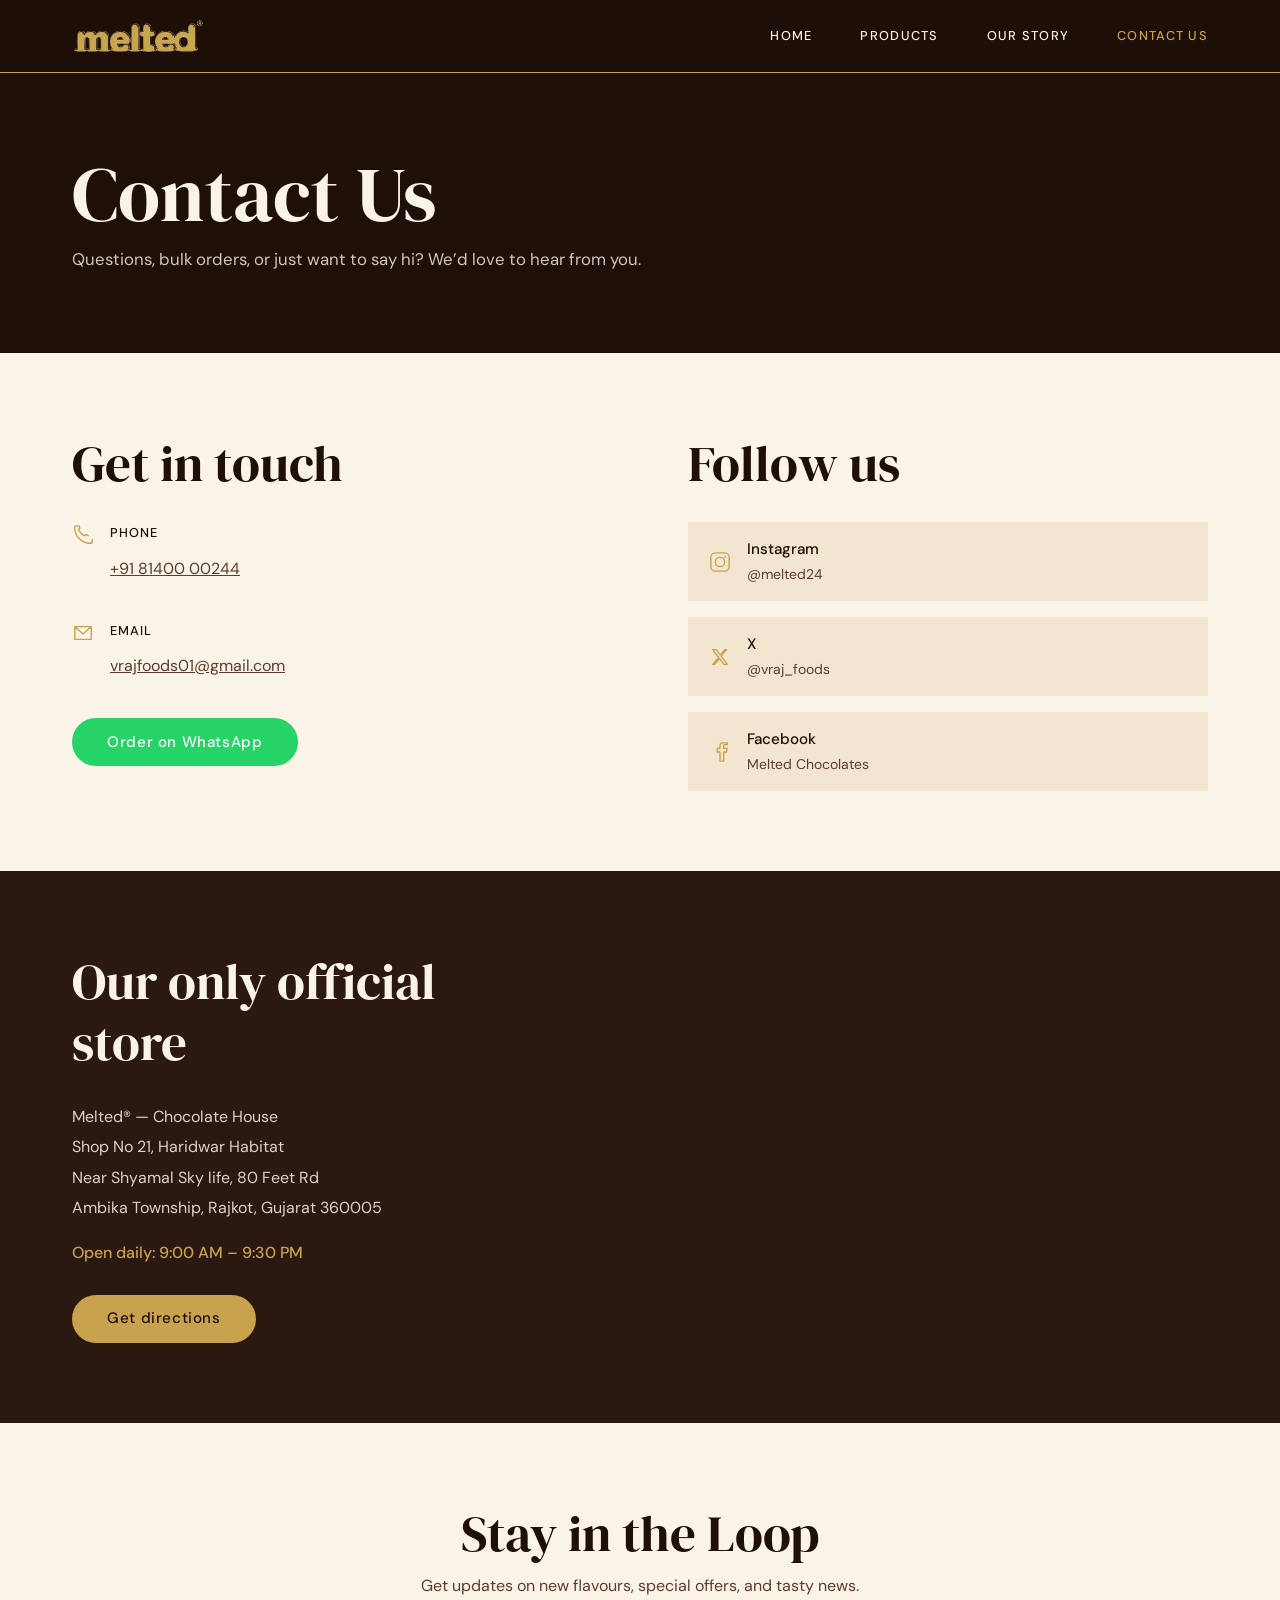
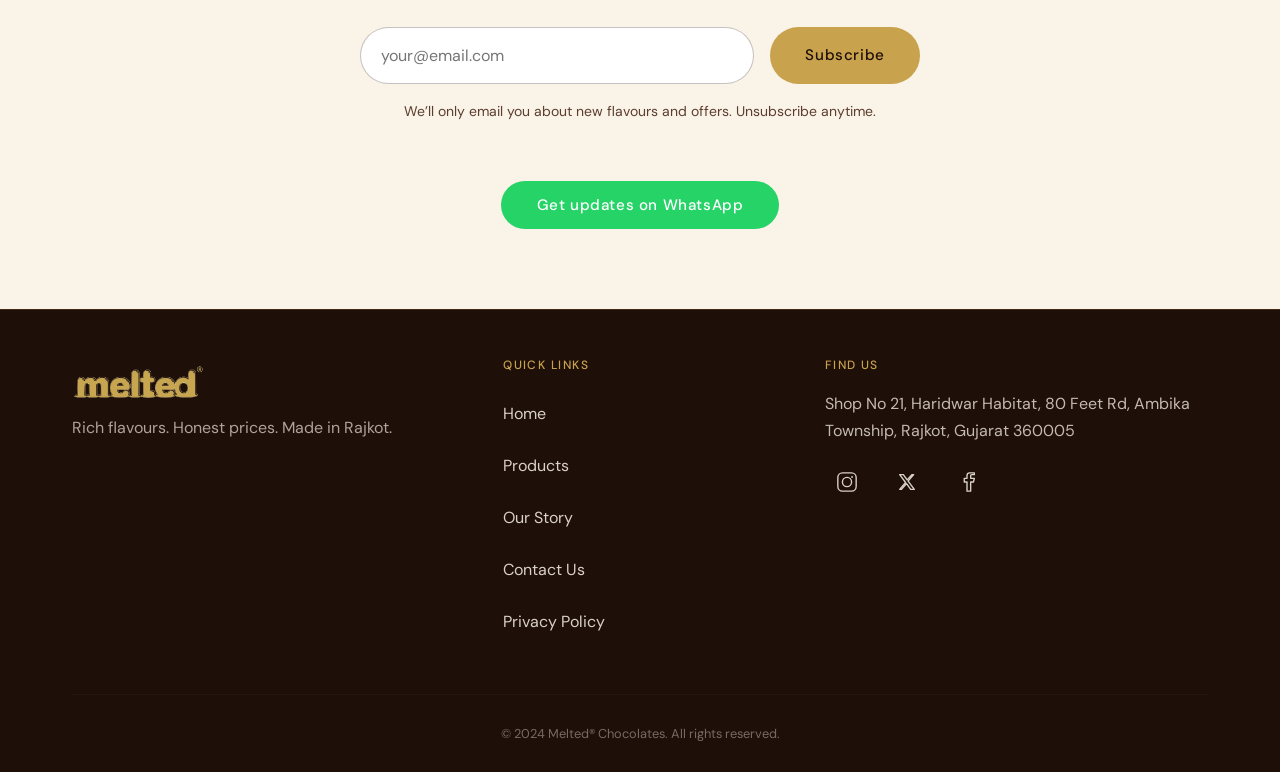
==== commit 444ce754: "Updated" ====
--- a/contact.html
+++ b/contact.html
@@ -7,7 +7,7 @@
   <title>Contact Us — Melted</title>
   <meta name="description"
     content="Get in touch with Melted. Order on WhatsApp, call us, or visit our store in Rajkot — we'd love to hear from you.">
-  <meta name="theme-color" content="#2B1810">
+  <meta name="theme-color" content="#1E0F08">
   <link rel="canonical" href="https://melted-chocolates.netlify.app/contact">
 
   <!-- Open Graph / Facebook -->
@@ -17,14 +17,14 @@
   <meta property="og:title" content="Contact Us — Melted">
   <meta property="og:description"
     content="Get in touch with Melted. Order on WhatsApp, call us, or visit our store in Rajkot — we'd love to hear from you.">
-  <meta property="og:image" content="https://melted-chocolates.netlify.app/images/products/almonds-chocolate.jpg">
+  <meta property="og:image" content="https://melted-chocolates.netlify.app/images/products/almonds-kesar.jpg">
 
   <!-- Twitter Card -->
   <meta name="twitter:card" content="summary_large_image">
   <meta name="twitter:title" content="Contact Us — Melted">
   <meta name="twitter:description"
     content="Get in touch with Melted. Order on WhatsApp, call us, or visit our store in Rajkot — we'd love to hear from you.">
-  <meta name="twitter:image" content="https://melted-chocolates.netlify.app/images/products/almonds-chocolate.jpg">
+  <meta name="twitter:image" content="https://melted-chocolates.netlify.app/images/products/almonds-kesar.jpg">
 
   <!-- Favicon -->
   <link rel="icon" href="favicon.ico" sizes="48x48">
@@ -39,7 +39,7 @@
   <link rel="preconnect" href="https://fonts.googleapis.com">
   <link rel="preconnect" href="https://fonts.gstatic.com" crossorigin>
   <link
-    href="https://fonts.googleapis.com/css2?family=Playfair+Display:ital,wght@0,400;0,700;1,400;1,700&family=Inter:wght@300;400;500;600&display=swap"
+    href="https://fonts.googleapis.com/css2?family=DM+Sans:wght@400;500&family=DM+Serif+Display:ital@0;1&display=swap"
     rel="stylesheet">
 
   <!-- Stylesheet -->
@@ -48,12 +48,8 @@
 
 <body>
 
-  <!-- Skip-to-content -->
   <a href="#main-content" class="skip-link">Skip to main content</a>
 
-  <!-- ============================================================
-       NAVIGATION
-       ============================================================ -->
   <header class="site-header site-header--solid" id="site-header">
     <nav class="nav" aria-label="Primary navigation">
       <a href="index.html" class="nav__logo" aria-label="Melted — Home">
@@ -65,7 +61,7 @@
         <span class="nav__logo-text">Melted</span>
       </a>
 
-      <button class="nav__hamburger" id="nav-toggle" type="button" aria-label="Toggle navigation menu"
+      <button class="nav__hamburger" id="nav-toggle" type="button" aria-label="Open navigation menu"
         aria-expanded="false" aria-controls="nav-menu">
         <span class="nav__hamburger-line"></span>
         <span class="nav__hamburger-line"></span>
@@ -73,19 +69,16 @@
       </button>
 
       <ul class="nav__menu" id="nav-menu" role="list">
+        <li>
+          <button class="nav__close" id="nav-close" type="button" aria-label="Close navigation menu">&times;</button>
+        </li>
         <li><a href="index.html" class="nav__link">Home</a></li>
         <li><a href="products.html" class="nav__link">Products</a></li>
-        <li><a href="index.html#story" class="nav__link">Our Story</a></li>
+        <li><a href="index.html#brand-story" class="nav__link">Our Story</a></li>
         <li><a href="contact.html" class="nav__link nav__link--active">Contact Us</a></li>
         <li class="nav__menu-cta">
           <a href="https://wa.me/918140000244?text=Hi!%20I'd%20like%20to%20place%20an%20order." target="_blank"
-            rel="noopener noreferrer" class="btn btn--whatsapp nav__whatsapp-btn">
-            <svg width="20" height="20" viewBox="0 0 24 24" fill="currentColor" aria-hidden="true">
-              <path
-                d="M17.472 14.382c-.297-.149-1.758-.867-2.03-.967-.273-.099-.471-.148-.67.15-.197.297-.767.966-.94 1.164-.173.199-.347.223-.644.075-.297-.15-1.255-.463-2.39-1.475-.883-.788-1.48-1.761-1.653-2.059-.173-.297-.018-.458.13-.606.134-.133.298-.347.446-.52.149-.174.198-.298.298-.497.099-.198.05-.371-.025-.52-.075-.149-.669-1.612-.916-2.207-.242-.579-.487-.5-.669-.51-.173-.008-.371-.01-.57-.01-.198 0-.52.074-.792.372-.272.297-1.04 1.016-1.04 2.479 0 1.462 1.065 2.875 1.213 3.074.149.198 2.096 3.2 5.077 4.487.709.306 1.262.489 1.694.625.712.227 1.36.195 1.871.118.571-.085 1.758-.719 2.006-1.413.248-.694.248-1.289.173-1.413-.074-.124-.272-.198-.57-.347z" />
-              <path
-                d="M12 0C5.373 0 0 5.373 0 12c0 2.127.555 4.126 1.527 5.86L0 24l6.335-1.652A11.943 11.943 0 0012 24c6.627 0 12-5.373 12-12S18.627 0 12 0zm0 21.818c-1.91 0-3.727-.5-5.33-1.377l-.38-.222-3.76.98.998-3.648-.248-.394A9.81 9.81 0 012.182 12c0-5.415 4.403-9.818 9.818-9.818S21.818 6.585 21.818 12 21.818z" />
-            </svg>
+            rel="noopener noreferrer" class="btn btn--whatsapp">
             Order on WhatsApp
           </a>
         </li>
@@ -93,184 +86,163 @@
     </nav>
   </header>
 
-  <!-- ============================================================
-       MAIN CONTENT
-       ============================================================ -->
   <main id="main-content">
 
-    <!-- Page header -->
+    <!-- Page Hero (dark) -->
     <section class="page-header">
       <div class="container">
-        <h1 class="page-header__title reveal">Contact Us</h1>
-        <p class="page-header__subtitle reveal">
-          Questions, orders, or just want to chat about chocolate?
-          We&rsquo;re all ears.
+        <h1 class="page-header__title">Contact Us</h1>
+        <p class="page-header__subtitle">
+          Questions, bulk orders, or just want to say hi? We&rsquo;d love to hear from you.
         </p>
       </div>
     </section>
 
-    <!-- ======================== CONTACT DETAILS ======================== -->
-    <section class="contact-page" id="contact">
+    <!-- Section 1 (light: cream) — Get in touch + Socials -->
+    <section class="section section--light" aria-labelledby="get-in-touch-heading">
       <div class="container">
-        <div class="contact-page__grid">
-
-          <!-- Contact info card -->
-          <div class="contact-card reveal">
-            <h2 class="contact-card__heading">Reach Us</h2>
-
-            <div class="contact-card__item">
-              <svg class="contact-card__icon" width="22" height="22" viewBox="0 0 24 24" fill="none" aria-hidden="true">
+        <div class="contact-grid">
+          <div>
+            <h2 class="contact-block__heading" id="get-in-touch-heading">Get in touch</h2>
+
+            <div class="contact-row">
+              <svg class="contact-row__icon" width="22" height="22" viewBox="0 0 24 24" fill="none" aria-hidden="true">
                 <path
                   d="M22 16.92V19.92C22 20.48 21.56 20.93 21 20.97C20.64 21 20.29 21 20 21C10.61 21 3 13.39 3 4C3 3.71 3 3.36 3.03 3C3.07 2.44 3.52 2 4.08 2H7.08C7.56 2 7.97 2.34 8.05 2.81C8.14 3.38 8.3 3.93 8.52 4.46L7.02 5.97C8.27 8.81 10.55 11.27 13.54 12.98L15.05 11.47C15.58 11.69 16.13 11.86 16.7 11.95C17.16 12.03 17.5 12.44 17.5 12.92"
                   stroke="currentColor" stroke-width="1.5" stroke-linecap="round" stroke-linejoin="round" />
               </svg>
               <div>
                 <strong>Phone</strong>
-                <p><a href="tel:+918140000244">+91 81400 00244</a></p>
+                <a href="tel:+918140000244">+91 81400 00244</a>
               </div>
             </div>
 
-            <div class="contact-card__item">
-              <svg class="contact-card__icon" width="22" height="22" viewBox="0 0 24 24" fill="none" aria-hidden="true">
-                <path
-                  d="M12 2C6.48 2 2 6 2 10.54C2 13.28 3.23 15.71 5.16 17.34L4 22L8.6 19.9C9.66 20.28 10.8 20.5 12 20.5C17.52 20.5 22 16.5 22 12C22 6 17.52 2 12 2Z"
-                  stroke="currentColor" stroke-width="1.5" stroke-linecap="round" stroke-linejoin="round" />
+            <div class="contact-row">
+              <svg class="contact-row__icon" width="22" height="22" viewBox="0 0 24 24" fill="none" aria-hidden="true">
+                <path d="M21 5L12 13L3 5M3 5V19H21V5Z" stroke="currentColor" stroke-width="1.5" stroke-linecap="round"
+                  stroke-linejoin="round" />
               </svg>
               <div>
-                <strong>WhatsApp</strong>
-                <p><a href="https://wa.me/918140000244" target="_blank" rel="noopener noreferrer">+91 81400 00244</a>
-                </p>
+                <strong>Email</strong>
+                <a href="mailto:vrajfoods01@gmail.com">vrajfoods01@gmail.com</a>
               </div>
             </div>
 
-            <div class="contact-card__item">
-              <svg class="contact-card__icon" width="22" height="22" viewBox="0 0 24 24" fill="none" aria-hidden="true">
-                <path d="M21 5L12 13L3 5M3 5V19H21V5Z" stroke="currentColor" stroke-width="1.5" stroke-linecap="round"
-                  stroke-linejoin="round" />
-              </svg>
-              <div>
-                <strong>Email</strong>
-                <p><a href="mailto:vrajfoods01@gmail.com">vrajfoods01@gmail.com</a></p>
-              </div>
-            </div>
-
-            <!-- Social media links -->
-            <div class="contact-card__social">
-              <strong>Follow Us</strong>
-              <div class="contact-card__social-icons">
-                <a href="https://www.instagram.com/melted24" target="_blank" rel="noopener noreferrer"
-                  aria-label="Instagram">
-                  <svg width="24" height="24" viewBox="0 0 24 24" fill="none" aria-hidden="true">
-                    <rect x="2" y="2" width="20" height="20" rx="5" stroke="currentColor" stroke-width="1.5" />
-                    <circle cx="12" cy="12" r="5" stroke="currentColor" stroke-width="1.5" />
-                    <circle cx="17.5" cy="6.5" r="1" fill="currentColor" />
-                  </svg>
-                </a>
-                <a href="https://x.com/vraj_foods" target="_blank" rel="noopener noreferrer" aria-label="X">
-                  <svg width="24" height="24" viewBox="0 0 24 24" fill="none" aria-hidden="true">
-                    <path d="M4 4L10.5 12.5L4 20H6L11.5 13.8L16 20H20L13.2 11L19.3 4H17.3L12.2 9.7L8 4H4Z"
-                      stroke="currentColor" stroke-width="1.5" stroke-linejoin="round" />
-                  </svg>
-                </a>
-                <a href="https://www.facebook.com/share/1JFQ9zrTHv/" target="_blank" rel="noopener noreferrer"
-                  aria-label="Facebook">
-                  <svg width="24" height="24" viewBox="0 0 24 24" fill="none" aria-hidden="true">
-                    <path
-                      d="M18 2H15C13.3431 2 12 3.34315 12 5V8H9V12H12V22H16V12H19L20 8H16V5C16 4.44772 16.4477 4 17 4H20V2H18Z"
-                      stroke="currentColor" stroke-width="1.5" stroke-linecap="round" stroke-linejoin="round" />
-                  </svg>
-                </a>
-              </div>
-            </div>
-          </div>
-
-          <!-- Order / CTA card -->
-          <div class="contact-cta reveal">
-            <div class="contact-cta__inner">
-              <h2 class="contact-cta__heading">Ready to Order?</h2>
-              <p class="contact-cta__text">
-                The fastest way to place an order is through WhatsApp.
-                Tap the button below, tell us what you&rsquo;d like,
-                and we&rsquo;ll sort it out.
-              </p>
-              <a href="https://wa.me/918140000244?text=Hi!%20I'd%20like%20to%20place%20an%20order." target="_blank"
-                rel="noopener noreferrer" class="btn btn--whatsapp btn--lg">
-                <svg width="22" height="22" viewBox="0 0 24 24" fill="currentColor" aria-hidden="true">
+            <a href="https://wa.me/918140000244?text=Hi!%20I'd%20like%20to%20place%20an%20order." target="_blank"
+              rel="noopener noreferrer" class="btn btn--whatsapp">
+              Order on WhatsApp
+            </a>
+          </div>
+
+          <div>
+            <h2 class="contact-block__heading">Follow us</h2>
+            <div class="social-list">
+              <a href="https://www.instagram.com/melted24" target="_blank" rel="noopener noreferrer" class="social-row">
+                <svg class="social-row__icon" width="22" height="22" viewBox="0 0 24 24" fill="none" aria-hidden="true">
+                  <rect x="2" y="2" width="20" height="20" rx="5" stroke="currentColor" stroke-width="1.5" />
+                  <circle cx="12" cy="12" r="5" stroke="currentColor" stroke-width="1.5" />
+                  <circle cx="17.5" cy="6.5" r="1" fill="currentColor" />
+                </svg>
+                <span class="social-row__meta">
+                  <span class="social-row__name">Instagram</span>
+                  <span class="social-row__handle">@melted24</span>
+                </span>
+              </a>
+
+              <a href="https://x.com/vraj_foods" target="_blank" rel="noopener noreferrer" class="social-row">
+                <svg class="social-row__icon" width="22" height="22" viewBox="0 0 24 24" fill="none" aria-hidden="true">
+                  <path d="M4 4L10.5 12.5L4 20H6L11.5 13.8L16 20H20L13.2 11L19.3 4H17.3L12.2 9.7L8 4H4Z"
+                    stroke="currentColor" stroke-width="1.5" stroke-linejoin="round" />
+                </svg>
+                <span class="social-row__meta">
+                  <span class="social-row__name">X</span>
+                  <span class="social-row__handle">@vraj_foods</span>
+                </span>
+              </a>
+
+              <a href="https://www.facebook.com/share/1JFQ9zrTHv/" target="_blank" rel="noopener noreferrer"
+                class="social-row">
+                <svg class="social-row__icon" width="22" height="22" viewBox="0 0 24 24" fill="none" aria-hidden="true">
                   <path
-                    d="M17.472 14.382c-.297-.149-1.758-.867-2.03-.967-.273-.099-.471-.148-.67.15-.197.297-.767.966-.94 1.164-.173.199-.347.223-.644.075-.297-.15-1.255-.463-2.39-1.475-.883-.788-1.48-1.761-1.653-2.059-.173-.297-.018-.458.13-.606.134-.133.298-.347.446-.52.149-.174.198-.298.298-.497.099-.198.05-.371-.025-.52-.075-.149-.669-1.612-.916-2.207-.242-.579-.487-.5-.669-.51-.173-.008-.371-.01-.57-.01-.198 0-.52.074-.792.372-.272.297-1.04 1.016-1.04 2.479 0 1.462 1.065 2.875 1.213 3.074.149.198 2.096 3.2 5.077 4.487.709.306 1.262.489 1.694.625.712.227 1.36.195 1.871.118.571-.085 1.758-.719 2.006-1.413.248-.694.248-1.289.173-1.413-.074-.124-.272-.198-.57-.347z" />
-                  <path
-                    d="M12 0C5.373 0 0 5.373 0 12c0 2.127.555 4.126 1.527 5.86L0 24l6.335-1.652A11.943 11.943 0 0012 24c6.627 0 12-5.373 12-12S18.627 0 12 0zm0 21.818c-1.91 0-3.727-.5-5.33-1.377l-.38-.222-3.76.98.998-3.648-.248-.394A9.81 9.81 0 012.182 12c0-5.415 4.403-9.818 9.818-9.818S21.818 6.585 21.818 12 17.415 21.818 12 21.818z" />
-                </svg>
-                Order on WhatsApp
-              </a>
-
-              <p class="contact-cta__note">
-                Bulk orders, gifting, and custom requests &mdash;
-                just ask!
-              </p>
-            </div>
-          </div>
-
-        </div>
-      </div>
-    </section>
-
-    <!-- ======================== VISIT OUR STORE (MAP) ======================== -->
-    <section class="store-location" id="store-location">
-      <div class="container">
-        <div class="store-location__inner reveal">
-          <div class="section-header">
-            <h2 class="section-title">Our only official store</h2>
-          </div>
-
-          <div class="store-location__card">
-            <div class="store-location__info">
-              <div class="store-location__address-block">
-                <svg class="store-location__icon" width="24" height="24" viewBox="0 0 24 24" fill="none"
-                  aria-hidden="true">
-                  <path
-                    d="M12 2C8.13 2 5 5.13 5 9C5 14.25 12 22 12 22C12 22 19 14.25 19 9C19 5.13 15.87 2 12 2ZM12 11.5C10.62 11.5 9.5 10.38 9.5 9C9.5 7.62 10.62 6.5 12 6.5C13.38 6.5 14.5 7.62 14.5 9C14.5 10.38 13.38 11.5 12 11.5Z"
+                    d="M18 2H15C13.3431 2 12 3.34315 12 5V8H9V12H12V22H16V12H19L20 8H16V5C16 4.44772 16.4477 4 17 4H20V2H18Z"
                     stroke="currentColor" stroke-width="1.5" stroke-linecap="round" stroke-linejoin="round" />
                 </svg>
-                <address class="store-location__address">
-                  Shop No 21, Haridwar Habitat, Near Shyamal Sky life, 80 Feet Rd, Ambika Township, Rajkot, Gujarat
-                  360005
-                </address>
-              </div>
-
-              <div class="store-location__actions">
-                <a href="https://maps.app.goo.gl/YGpKH35N9MbniUks7" target="_blank" rel="noopener noreferrer"
-                  class="btn btn--primary">
-                  Get directions
-                </a>
-                <a href="https://maps.app.goo.gl/YGpKH35N9MbniUks7" target="_blank" rel="noopener noreferrer"
-                  class="btn btn--outline">
-                  Open in Google Maps
-                </a>
-              </div>
+                <span class="social-row__meta">
+                  <span class="social-row__name">Facebook</span>
+                  <span class="social-row__handle">Melted Chocolates</span>
+                </span>
+              </a>
             </div>
-
-            <div class="store-location__map-wrap">
-              <iframe
-                src="https://www.google.com/maps?q=Chocolate+House,+Haridwar+Habitat,+80+Feet+Rd,+Ambika+Township,+Rajkot&amp;output=embed"
-                title="Melted store location" width="100%" loading="lazy" referrerpolicy="no-referrer-when-downgrade"
-                class="store-location__map">
-              </iframe>
-            </div>
           </div>
         </div>
       </div>
     </section>
 
+    <!-- Section 2 (dark: cocoa-mid) — Store & Map -->
+    <section class="section section--dark-mid" id="store-location" aria-labelledby="store-heading">
+      <div class="container">
+        <div class="contact-store__grid">
+          <div>
+            <h2 class="contact-store__heading" id="store-heading">Our only official store</h2>
+            <address class="contact-store__address">
+              Melted&reg; &mdash; Chocolate House<br>
+              Shop No 21, Haridwar Habitat<br>
+              Near Shyamal Sky life, 80 Feet Rd<br>
+              Ambika Township, Rajkot, Gujarat 360005
+            </address>
+            <p class="contact-store__hours">Open daily: 9:00 AM &ndash; 9:30 PM</p>
+            <a href="https://maps.app.goo.gl/YGpKH35N9MbniUks7" target="_blank" rel="noopener noreferrer"
+              class="btn btn--primary">Get directions</a>
+          </div>
+
+          <div class="contact-store__map-wrap">
+            <iframe
+              src="https://www.google.com/maps?q=Chocolate+House,+Haridwar+Habitat,+80+Feet+Rd,+Ambika+Township,+Rajkot&amp;output=embed"
+              title="Melted store location" width="100%" loading="lazy" referrerpolicy="no-referrer-when-downgrade"
+              class="contact-store__map">
+            </iframe>
+          </div>
+        </div>
+      </div>
+    </section>
+
+    <!-- Section 3 (light: cream) — Stay in the Loop -->
+    <section class="section section--light" id="newsletter" aria-labelledby="newsletter-heading">
+      <div class="container">
+        <div class="newsletter-box">
+          <h2 class="newsletter-box__heading" id="newsletter-heading">Stay in the Loop</h2>
+          <p class="newsletter-box__text">
+            Get updates on new flavours, special offers, and tasty news.
+          </p>
+
+          <form class="newsletter__form" id="newsletter-form" novalidate>
+            <input type="checkbox" name="botcheck" class="newsletter__honeypot" tabindex="-1" autocomplete="off">
+            <label for="newsletter-email" class="visually-hidden">Email address</label>
+            <input type="email" id="newsletter-email" name="email" class="newsletter__input"
+              placeholder="your@email.com" required autocomplete="email" aria-describedby="newsletter-status">
+            <button type="submit" class="btn btn--primary">Subscribe</button>
+          </form>
+
+          <p class="newsletter__privacy-note">
+            We&rsquo;ll only email you about new flavours and offers. Unsubscribe anytime.
+          </p>
+          <p class="newsletter__status" id="newsletter-status" role="status" aria-live="polite"></p>
+
+          <div class="newsletter__secondary">
+            <a href="https://wa.me/918140000244" target="_blank" rel="noopener noreferrer"
+              class="btn btn--whatsapp">
+              Get updates on WhatsApp
+            </a>
+          </div>
+        </div>
+      </div>
+    </section>
+
   </main>
 
-  <!-- ============================================================
-       FOOTER
-       ============================================================ -->
   <footer class="site-footer">
     <div class="container">
       <div class="footer__grid">
-
         <div class="footer__brand">
           <a href="index.html" class="footer__logo" aria-label="Melted — Home">
             <picture>
@@ -279,57 +251,43 @@
                 loading="lazy" decoding="async">
             </picture>
           </a>
-          <p class="footer__tagline">
-            Tasty chocolate for every mood and every moment.
-          </p>
+          <p class="footer__tagline">Rich flavours. Honest prices. Made in Rajkot.</p>
         </div>
 
         <div class="footer__links">
-          <h3 class="footer__heading">Quick Links</h3>
+          <h3 class="footer__heading">Quick links</h3>
           <ul role="list">
             <li><a href="index.html">Home</a></li>
             <li><a href="products.html">Products</a></li>
+            <li><a href="index.html#brand-story">Our Story</a></li>
             <li><a href="contact.html">Contact Us</a></li>
             <li><a href="privacy.html">Privacy Policy</a></li>
           </ul>
         </div>
 
-        <div class="footer__contact">
-          <h3 class="footer__heading">Contact Us</h3>
-          <ul role="list">
-            <li><a href="tel:+918140000244">+91 81400 00244</a></li>
-            <li><a href="mailto:vrajfoods01@gmail.com">vrajfoods01@gmail.com</a></li>
-            <li><a href="https://wa.me/918140000244" target="_blank" rel="noopener noreferrer">WhatsApp</a></li>
-            <li>Shop No 21, Haridwar Habitat, Near Shyamal Sky life, 80 Feet Rd, Ambika Township, Rajkot, Gujarat 360005
-            </li>
-            <li><a href="https://maps.app.goo.gl/YGpKH35N9MbniUks7" target="_blank" rel="noopener noreferrer"
-                class="footer__directions">Get directions &rarr;</a></li>
-          </ul>
-        </div>
-
-        <div class="footer__social">
-          <h3 class="footer__heading">Follow Us</h3>
+        <div class="footer__find">
+          <h3 class="footer__heading">Find us</h3>
+          <p class="footer__address">
+            Shop No 21, Haridwar Habitat, 80 Feet Rd, Ambika Township, Rajkot, Gujarat 360005
+          </p>
           <div class="footer__social-icons">
             <a href="https://www.instagram.com/melted24" target="_blank" rel="noopener noreferrer"
               aria-label="Instagram">
-              <svg width="24" height="24" viewBox="0 0 24 24" fill="none" xmlns="http://www.w3.org/2000/svg"
-                aria-hidden="true">
+              <svg width="22" height="22" viewBox="0 0 24 24" fill="none" aria-hidden="true">
                 <rect x="2" y="2" width="20" height="20" rx="5" stroke="currentColor" stroke-width="1.5" />
                 <circle cx="12" cy="12" r="5" stroke="currentColor" stroke-width="1.5" />
                 <circle cx="17.5" cy="6.5" r="1" fill="currentColor" />
               </svg>
             </a>
             <a href="https://x.com/vraj_foods" target="_blank" rel="noopener noreferrer" aria-label="X">
-              <svg width="24" height="24" viewBox="0 0 24 24" fill="none" xmlns="http://www.w3.org/2000/svg"
-                aria-hidden="true">
+              <svg width="22" height="22" viewBox="0 0 24 24" fill="none" aria-hidden="true">
                 <path d="M4 4L10.5 12.5L4 20H6L11.5 13.8L16 20H20L13.2 11L19.3 4H17.3L12.2 9.7L8 4H4Z"
                   stroke="currentColor" stroke-width="1.5" stroke-linejoin="round" />
               </svg>
             </a>
             <a href="https://www.facebook.com/share/1JFQ9zrTHv/" target="_blank" rel="noopener noreferrer"
               aria-label="Facebook">
-              <svg width="24" height="24" viewBox="0 0 24 24" fill="none" xmlns="http://www.w3.org/2000/svg"
-                aria-hidden="true">
+              <svg width="22" height="22" viewBox="0 0 24 24" fill="none" aria-hidden="true">
                 <path
                   d="M18 2H15C13.3431 2 12 3.34315 12 5V8H9V12H12V22H16V12H19L20 8H16V5C16 4.44772 16.4477 4 17 4H20V2H18Z"
                   stroke="currentColor" stroke-width="1.5" stroke-linecap="round" stroke-linejoin="round" />
@@ -337,30 +295,16 @@
             </a>
           </div>
         </div>
-
       </div>
 
       <div class="footer__bottom">
-        <p>&copy; 2026 Melted. All rights reserved. &middot; <a href="privacy.html" class="footer__privacy-link">Privacy
-            Policy</a></p>
+        <p>&copy; 2024 Melted&reg; Chocolates. All rights reserved.</p>
       </div>
     </div>
   </footer>
 
-  <!-- Floating WhatsApp button (mobile only) -->
-  <a href="https://wa.me/918140000244" target="_blank" rel="noopener noreferrer" class="floating-whatsapp"
-    aria-label="Order on WhatsApp">
-    <svg width="22" height="22" viewBox="0 0 24 24" fill="currentColor" aria-hidden="true">
-      <path
-        d="M17.472 14.382c-.297-.149-1.758-.867-2.03-.967-.273-.099-.471-.148-.67.15-.197.297-.767.966-.94 1.164-.173.199-.347.223-.644.075-.297-.15-1.255-.463-2.39-1.475-.883-.788-1.48-1.761-1.653-2.059-.173-.297-.018-.458.13-.606.134-.133.298-.347.446-.52.149-.174.198-.298.298-.497.099-.198.05-.371-.025-.52-.075-.149-.669-1.612-.916-2.207-.242-.579-.487-.5-.669-.51-.173-.008-.371-.01-.57-.01-.198 0-.52.074-.792.372-.272.297-1.04 1.016-1.04 2.479 0 1.462 1.065 2.875 1.213 3.074.149.198 2.096 3.2 5.077 4.487.709.306 1.262.489 1.694.625.712.227 1.36.195 1.871.118.571-.085 1.758-.719 2.006-1.413.248-.694.248-1.289.173-1.413-.074-.124-.272-.198-.57-.347z" />
-      <path
-        d="M12 0C5.373 0 0 5.373 0 12c0 2.127.555 4.126 1.527 5.86L0 24l6.335-1.652A11.943 11.943 0 0012 24c6.627 0 12-5.373 12-12S18.627 0 12 0zm0 21.818c-1.91 0-3.727-.5-5.33-1.377l-.38-.222-3.76.98.998-3.648-.248-.394A9.81 9.81 0 012.182 12c0-5.415 4.403-9.818 9.818-9.818S21.818 6.585 21.818 12 21.818z" />
-    </svg>
-    <span class="floating-whatsapp__label">Order</span>
-  </a>
-
-  <script src="js/products.js"></script>
   <script src="js/main.js"></script>
+  <script src="js/newsletter.js"></script>
 </body>
 
-</html>+</html>
--- a/css/style.css
+++ b/css/style.css
@@ -1,69 +1,11 @@
 /* ============================================================
    MELTED — Main Stylesheet
-   No frameworks, no preprocessors
+   Mobile-first · Vanilla CSS · No frameworks
    ============================================================ */
 
 
 /* ---------------------------------------------------------
-   1. CSS CUSTOM PROPERTIES
-   --------------------------------------------------------- */
-:root {
-  /* Brand colours */
-  --cocoa:       #2B1810;
-  --dark-roast:  #1A0E09;
-  --cream:       #FAF3E8;
-  --gold:        #C9A24D;
-  --gold-light:  #D4AD58;
-  --whatsapp:    #25D366;
-  --whatsapp-hover: #1EBB57;
-
-  /* Semantic aliases */
-  --color-bg:           var(--cream);
-  --color-text:         var(--cocoa);
-  --color-text-light:   #5C4033;
-  --color-accent:       var(--gold);
-  --color-surface:      #FFFFFF;
-  --color-surface-warm: #FFF8EE;
-
-  /* Typography */
-  --font-heading: 'Playfair Display', Georgia, 'Times New Roman', serif;
-  --font-body:    'Inter', -apple-system, BlinkMacSystemFont, 'Segoe UI', sans-serif;
-
-  /* Spacing scale */
-  --space-2xs: 0.25rem;
-  --space-xs:  0.5rem;
-  --space-sm:  1rem;
-  --space-md:  1.5rem;
-  --space-lg:  3rem;
-  --space-xl:  5rem;
-  --space-2xl: 8rem;
-
-  /* Layout */
-  --max-width: 1200px;
-  --gutter:    1.5rem;
-
-  /* Shadows */
-  --shadow-sm:   0 2px 8px rgba(43, 24, 16, 0.06);
-  --shadow-md:   0 8px 32px rgba(43, 24, 16, 0.10);
-  --shadow-lg:   0 16px 48px rgba(43, 24, 16, 0.14);
-  --shadow-glow: 0 4px 24px rgba(201, 162, 77, 0.25);
-
-  /* Transitions */
-  --ease-out-cubic: cubic-bezier(0.33, 1, 0.68, 1);
-  --transition-fast: 200ms ease;
-  --transition-base: 300ms var(--ease-out-cubic);
-  --transition-slow: 600ms var(--ease-out-cubic);
-
-  /* Border radius */
-  --radius-sm:   8px;
-  --radius-md:   12px;
-  --radius-lg:   24px;
-  --radius-pill: 100px;
-}
-
-
-/* ---------------------------------------------------------
-   2. RESET & BASE
+   1. RESET
    --------------------------------------------------------- */
 *,
 *::before,
@@ -83,9 +25,10 @@
 body {
   font-family: var(--font-body);
   font-size: 1rem;
-  line-height: 1.6;
-  color: var(--color-text);
-  background-color: var(--color-bg);
+  font-weight: 400;
+  line-height: 1.7;
+  color: var(--text-dark);
+  background-color: var(--cocoa);
   overflow-x: hidden;
   width: 100%;
   -webkit-font-smoothing: antialiased;
@@ -101,15 +44,21 @@
 a {
   color: inherit;
   text-decoration: none;
-}
-
-ul { list-style: none; }
+  -webkit-tap-highlight-color: transparent;
+  touch-action: manipulation;
+}
+
+ul {
+  list-style: none;
+}
 
 button {
   font: inherit;
   cursor: pointer;
   border: none;
   background: none;
+  -webkit-tap-highlight-color: transparent;
+  touch-action: manipulation;
 }
 
 input {
@@ -118,40 +67,343 @@
   outline: none;
 }
 
-/* Touch polish for instant tap response */
-a,
-button,
-input,
-.btn,
-.nav__link,
-.nav__hamburger,
-.filter-tab,
-.floating-whatsapp {
-  -webkit-tap-highlight-color: transparent;
-  touch-action: manipulation;
-}
-
-/* Scroll margin so sticky nav does not cover headings */
+address {
+  font-style: normal;
+}
+
 section[id],
 main[id],
 [id] {
-  scroll-margin-top: calc(85px + env(safe-area-inset-top, 0px));
-}
-
-/* Body scroll lock when mobile menu is open */
-body.body--no-scroll {
+  scroll-margin-top: calc(76px + env(safe-area-inset-top, 0px));
+}
+
+
+/* ---------------------------------------------------------
+   2. CSS VARIABLES
+   --------------------------------------------------------- */
+:root {
+  --cocoa:          #1E0F08;
+  --cocoa-mid:      #2B1810;
+  --cream:          #FAF3E8;
+  --cream-warm:     #F2E6D0;
+  --gold:           #C9A24D;
+  --gold-light:     #E8C97A;
+  --text-dark:      #1E0F08;
+  --text-mid:       #5C3D2E;
+  --text-light:     #FAF3E8;
+  --whatsapp:       #25D366;
+  --whatsapp-hover: #1EBB57;
+
+  --font-display: 'DM Serif Display', Georgia, serif;
+  --font-body:    'DM Sans', system-ui, sans-serif;
+
+  --space-xs:  0.5rem;
+  --space-sm:  1rem;
+  --space-md:  1.75rem;
+  --space-lg:  3rem;
+  --space-xl:  6rem;
+  --space-2xl: 10rem;
+
+  --max-width:  1200px;
+  --gutter:     1.25rem;
+  --nav-height: 72px;
+}
+
+
+/* ---------------------------------------------------------
+   3. TYPOGRAPHY
+   --------------------------------------------------------- */
+h1, h2, h3 {
+  font-family: var(--font-display);
+  font-weight: 400;
+}
+
+h1 {
+  font-size: clamp(2.8rem, 6vw, 5rem);
+  line-height: 1.1;
+}
+
+h2 {
+  font-size: clamp(2rem, 4vw, 3.2rem);
+  line-height: 1.2;
+}
+
+h3 {
+  font-size: clamp(1.3rem, 2.5vw, 1.8rem);
+  line-height: 1.3;
+}
+
+small,
+.text-small {
+  font-family: var(--font-body);
+  font-size: 0.875rem;
+  font-weight: 400;
+}
+
+.label-tag {
+  display: inline-block;
+  font-family: var(--font-body);
+  font-size: 0.8rem;
+  font-weight: 500;
+  letter-spacing: 0.14em;
+  text-transform: uppercase;
+  color: var(--gold);
+  margin-bottom: var(--space-sm);
+}
+
+@keyframes heroFadeIn {
+  from { opacity: 0; }
+  to   { opacity: 1; }
+}
+
+
+/* ---------------------------------------------------------
+   4. NAV
+   --------------------------------------------------------- */
+.site-header {
+  position: sticky;
+  top: 0;
+  left: 0;
+  width: 100%;
+  z-index: 100;
+  background-color: transparent;
+  border-bottom: 1px solid transparent;
+  transition: background-color 250ms ease, border-color 250ms ease;
+}
+
+.site-header.scrolled,
+.site-header--solid {
+  background-color: rgba(30, 15, 8, 0.92);
+  -webkit-backdrop-filter: blur(16px);
+  backdrop-filter: blur(16px);
+  border-bottom: 1px solid var(--gold);
+}
+
+.nav {
+  display: flex;
+  align-items: center;
+  justify-content: space-between;
+  max-width: var(--max-width);
+  height: var(--nav-height);
+  margin: 0 auto;
+  padding: 0 var(--gutter);
+}
+
+.nav__logo {
+  display: inline-flex;
+  align-items: center;
+  min-height: 48px;
+  z-index: 101;
+}
+
+.nav__logo picture,
+.nav__logo-img {
+  display: block;
+  height: 36px;
+  width: auto;
+}
+
+.nav__logo img {
+  height: 36px;
+  width: auto;
+  object-fit: contain;
+  display: block;
+}
+
+.nav__logo-text {
+  position: absolute;
+  width: 1px;
+  height: 1px;
+  padding: 0;
+  margin: -1px;
   overflow: hidden;
-  touch-action: none;
-}
-
-/* Hide mobile menu WhatsApp CTA on desktop */
+  clip: rect(0, 0, 0, 0);
+  white-space: nowrap;
+  border: 0;
+}
+
+.nav__logo--img-error .nav__logo-text {
+  position: static;
+  width: auto;
+  height: auto;
+  margin: 0;
+  clip: auto;
+  overflow: visible;
+  font-family: var(--font-display);
+  font-size: 1.5rem;
+  font-style: italic;
+  color: var(--cream);
+}
+
+/* Hamburger button (mobile default) */
+.nav__hamburger {
+  display: flex;
+  flex-direction: column;
+  justify-content: center;
+  align-items: center;
+  gap: 6px;
+  width: 48px;
+  height: 48px;
+  z-index: 101;
+}
+
+.nav__hamburger-line {
+  display: block;
+  width: 24px;
+  height: 2px;
+  background-color: var(--cream);
+  transition: transform 250ms ease, opacity 250ms ease;
+}
+
+/* Mobile full-height overlay menu */
+.nav__menu {
+  position: fixed;
+  top: 0;
+  right: 0;
+  width: 100%;
+  height: 100vh;
+  height: 100svh;
+  display: flex;
+  flex-direction: column;
+  justify-content: center;
+  align-items: center;
+  gap: var(--space-md);
+  padding: var(--space-lg) var(--gutter);
+  background-color: rgba(30, 15, 8, 0.94);
+  -webkit-backdrop-filter: blur(20px);
+  backdrop-filter: blur(20px);
+  transform: translateX(100%);
+  visibility: hidden;
+  transition: transform 280ms ease, visibility 280ms ease;
+  z-index: 102;
+  overflow-y: auto;
+}
+
+.nav__menu.open {
+  transform: translateX(0);
+  visibility: visible;
+}
+
+.nav__close {
+  position: absolute;
+  top: 12px;
+  right: var(--gutter);
+  width: 48px;
+  height: 48px;
+  display: inline-flex;
+  align-items: center;
+  justify-content: center;
+  color: var(--cream);
+  font-size: 1.75rem;
+  line-height: 1;
+}
+
+.nav__close:hover,
+.nav__close:focus-visible {
+  color: var(--gold);
+}
+
+.nav__link {
+  display: inline-flex;
+  align-items: center;
+  justify-content: center;
+  min-height: 48px;
+  font-family: var(--font-body);
+  font-size: 1.5rem;
+  font-weight: 500;
+  color: var(--cream);
+  letter-spacing: 0.1em;
+  text-transform: uppercase;
+  transition: color 180ms ease;
+}
+
+.nav__link:hover,
+.nav__link:focus-visible,
+.nav__link--active {
+  color: var(--gold);
+}
+
 .nav__menu-cta {
-  display: none;
+  margin-top: var(--space-sm);
 }
 
 
 /* ---------------------------------------------------------
-   3. UTILITIES
+   5. BUTTONS
+   --------------------------------------------------------- */
+.btn {
+  display: inline-flex;
+  align-items: center;
+  justify-content: center;
+  gap: 0.5rem;
+  min-height: 48px;
+  padding: 0.85rem 2.2rem;
+  border-radius: 100px;
+  font-family: var(--font-body);
+  font-size: 0.95rem;
+  font-weight: 500;
+  letter-spacing: 0.04em;
+  line-height: 1.2;
+  text-align: center;
+  -webkit-tap-highlight-color: transparent;
+  touch-action: manipulation;
+  transition: background-color 200ms ease, color 200ms ease, border-color 200ms ease, transform 200ms ease;
+}
+
+.btn--primary {
+  background-color: var(--gold);
+  color: var(--cocoa);
+}
+
+.btn--primary:hover,
+.btn--primary:focus-visible {
+  background-color: var(--gold-light);
+  transform: scale(1.03);
+}
+
+.btn--secondary {
+  background-color: transparent;
+  border: 2px solid var(--gold);
+  color: var(--gold);
+}
+
+.btn--secondary:hover,
+.btn--secondary:focus-visible {
+  background-color: var(--gold);
+  color: var(--cocoa);
+}
+
+.btn--whatsapp {
+  background-color: var(--whatsapp);
+  color: #FFFFFF;
+}
+
+.btn--whatsapp:hover,
+.btn--whatsapp:focus-visible {
+  background-color: var(--whatsapp-hover);
+  transform: scale(1.03);
+}
+
+.btn--sm {
+  padding: 0.65rem 1.35rem;
+  font-size: 0.85rem;
+  min-height: 48px;
+}
+
+.btn:focus-visible {
+  outline: 2px solid var(--gold-light);
+  outline-offset: 3px;
+}
+
+.btn:disabled {
+  opacity: 0.6;
+  cursor: not-allowed;
+  transform: none;
+}
+
+
+/* ---------------------------------------------------------
+   6. SECTIONS & PAGE HEADERS
    --------------------------------------------------------- */
 .container {
   width: 100%;
@@ -160,6 +412,818 @@
   padding: 0 var(--gutter);
 }
 
+.section {
+  padding: 3rem 0;
+}
+
+.section--dark {
+  background-color: var(--cocoa);
+  color: var(--text-light);
+}
+
+.section--dark-mid {
+  background-color: var(--cocoa-mid);
+  color: var(--text-light);
+}
+
+.section--light {
+  background-color: var(--cream);
+  color: var(--text-dark);
+}
+
+.section--light-warm {
+  background-color: var(--cream-warm);
+  color: var(--text-dark);
+}
+
+.page-header {
+  background-color: var(--cocoa);
+  color: var(--text-light);
+  min-height: 200px;
+  display: flex;
+  align-items: center;
+  padding: 3rem 0;
+}
+
+.page-header__title {
+  color: var(--cream);
+  margin-bottom: var(--space-xs);
+  opacity: 0;
+  animation: heroFadeIn 700ms ease 100ms forwards;
+}
+
+.page-header__subtitle {
+  color: rgba(250, 243, 232, 0.8);
+  max-width: 48ch;
+  font-size: 1.05rem;
+}
+
+
+/* ---------------------------------------------------------
+   7. HOME PAGE SECTIONS
+   --------------------------------------------------------- */
+/* Section 1 — Hero */
+.hero {
+  background-color: var(--cocoa);
+  color: var(--text-light);
+  min-height: 100vh;
+  min-height: 100svh;
+  margin-top: calc(-1 * var(--nav-height));
+  padding-top: var(--nav-height);
+  display: grid;
+  grid-template-columns: 1fr;
+  align-items: center;
+  position: relative;
+}
+
+.hero__content {
+  padding: var(--space-lg) var(--gutter) var(--space-md);
+  max-width: 600px;
+}
+
+.hero__headline {
+  color: var(--cream);
+  margin-bottom: var(--space-md);
+  opacity: 0;
+  animation: heroFadeIn 700ms ease 100ms forwards;
+}
+
+.hero__sub {
+  font-size: 1.1rem;
+  color: var(--cream);
+  opacity: 0.85;
+  max-width: 36ch;
+  margin-bottom: var(--space-md);
+}
+
+.hero__actions {
+  display: flex;
+  flex-direction: column;
+  gap: var(--space-sm);
+  margin-bottom: var(--space-sm);
+}
+
+.hero__note {
+  font-size: 0.85rem;
+  color: var(--gold);
+  opacity: 0.75;
+}
+
+.hero__media {
+  position: relative;
+  width: 100%;
+  height: 360px;
+  overflow: hidden;
+}
+
+.hero__media::after {
+  content: '';
+  position: absolute;
+  inset: 0;
+  background: linear-gradient(180deg, rgba(30, 15, 8, 0.45) 0%, transparent 45%);
+  pointer-events: none;
+}
+
+.hero__image {
+  width: 100%;
+  height: 100%;
+  object-fit: cover;
+  display: block;
+}
+
+/* Section 2 — What we make */
+.section-head-centered {
+  text-align: center;
+  margin-bottom: var(--space-lg);
+}
+
+.section-head-centered__sub {
+  color: var(--text-mid);
+  max-width: 48ch;
+  margin: var(--space-xs) auto 0;
+}
+
+.categories-grid {
+  display: grid;
+  grid-template-columns: 1fr;
+  gap: var(--space-md);
+}
+
+.category-card {
+  background-color: var(--cream-warm);
+  padding: 1.75rem;
+  border-left: 4px solid var(--gold);
+  display: flex;
+  flex-direction: column;
+  transition: background-color 200ms ease, border-left-width 200ms ease;
+}
+
+.category-card--bars {
+  border-left-color: var(--cocoa-mid);
+}
+
+.category-card--wafer {
+  border-left-color: var(--gold-light);
+}
+
+.category-card:hover {
+  background-color: #FFFFFF;
+  border-left-width: 6px;
+}
+
+.category-card__img-wrap {
+  aspect-ratio: 4 / 3;
+  overflow: hidden;
+  margin-bottom: var(--space-md);
+  background-color: #FFFFFF;
+}
+
+.category-card__img {
+  width: 100%;
+  height: 100%;
+  object-fit: cover;
+}
+
+.category-card__title {
+  color: var(--text-dark);
+  margin-bottom: var(--space-xs);
+}
+
+.category-card__text {
+  color: var(--text-mid);
+  margin-bottom: var(--space-md);
+  flex: 1;
+}
+
+.category-card__link {
+  font-family: var(--font-body);
+  font-weight: 500;
+  font-size: 0.95rem;
+  color: var(--text-dark);
+  display: inline-flex;
+  align-items: center;
+  min-height: 48px;
+  transition: color 180ms ease;
+}
+
+.category-card__link:hover {
+  color: var(--gold);
+}
+
+/* Section 3 — Brand story */
+.brand-story {
+  position: relative;
+  overflow: hidden;
+}
+
+.brand-story__layout {
+  display: grid;
+  grid-template-columns: 1fr;
+  gap: var(--space-lg);
+  align-items: center;
+}
+
+.brand-story__content {
+  position: relative;
+  padding: 0 var(--gutter);
+  max-width: 680px;
+}
+
+.brand-story__bg-num {
+  display: none;
+}
+
+.brand-story__heading {
+  color: var(--cream);
+  margin-bottom: var(--space-md);
+}
+
+.brand-story__p {
+  color: var(--cream);
+  opacity: 0.9;
+  max-width: 36ch;
+  margin-bottom: var(--space-md);
+}
+
+.brand-story__media {
+  width: 100%;
+  height: 360px;
+  overflow: hidden;
+}
+
+.brand-story__img {
+  width: 100%;
+  height: 100%;
+  object-fit: cover;
+}
+
+/* Section 4 — Featured pick */
+.featured-pick__grid {
+  display: grid;
+  grid-template-columns: 1fr;
+  gap: var(--space-lg);
+  align-items: center;
+}
+
+.featured-pick__img-wrap {
+  width: 100%;
+  aspect-ratio: 4 / 3;
+  overflow: hidden;
+  background-color: #FFFFFF;
+}
+
+.featured-pick__img {
+  width: 100%;
+  height: 100%;
+  object-fit: cover;
+}
+
+.featured-pick__heading {
+  color: var(--text-dark);
+  margin-bottom: var(--space-sm);
+}
+
+.featured-pick__desc {
+  color: var(--text-mid);
+  max-width: 44ch;
+  margin-bottom: var(--space-sm);
+}
+
+.featured-pick__price {
+  font-family: var(--font-display);
+  font-style: italic;
+  font-size: 2rem;
+  color: var(--gold);
+  margin-bottom: var(--space-md);
+}
+
+.featured-pick__actions {
+  display: flex;
+  flex-direction: column;
+  gap: var(--space-sm);
+}
+
+/* Section 5 — Store */
+.store-visit__inner {
+  max-width: 640px;
+  margin: 0 auto;
+  text-align: center;
+}
+
+.store-visit__heading {
+  color: var(--cream);
+  margin-bottom: var(--space-md);
+}
+
+.store-visit__address {
+  color: var(--cream);
+  opacity: 0.85;
+  line-height: 1.9;
+  margin-bottom: var(--space-sm);
+}
+
+.store-visit__hours {
+  font-weight: 500;
+  color: var(--gold);
+  margin-bottom: var(--space-xs);
+}
+
+.store-visit__phone {
+  color: var(--cream);
+  margin-bottom: var(--space-md);
+}
+
+.store-visit__actions {
+  display: flex;
+  flex-direction: column;
+  gap: var(--space-sm);
+  align-items: center;
+}
+
+
+/* ---------------------------------------------------------
+   8. PRODUCTS PAGE
+   --------------------------------------------------------- */
+.filter-tabs {
+  display: flex;
+  flex-wrap: nowrap;
+  gap: var(--space-xs);
+  overflow-x: auto;
+  -webkit-overflow-scrolling: touch;
+  scrollbar-width: none;
+  padding-bottom: var(--space-xs);
+  margin-bottom: var(--space-lg);
+}
+
+.filter-tabs::-webkit-scrollbar {
+  display: none;
+}
+
+.filter-tab {
+  display: inline-flex;
+  align-items: center;
+  justify-content: center;
+  min-height: 48px;
+  padding: 0.65rem 1.5rem;
+  border-radius: 100px;
+  font-family: var(--font-body);
+  font-size: 0.9rem;
+  font-weight: 500;
+  white-space: nowrap;
+  flex-shrink: 0;
+  border: 2px solid var(--gold);
+  background-color: transparent;
+  color: var(--text-dark);
+  transition: background-color 180ms ease, color 180ms ease;
+}
+
+.filter-tab:hover {
+  background-color: rgba(201, 162, 77, 0.15);
+}
+
+.filter-tab--active {
+  background-color: var(--gold);
+  color: var(--cocoa);
+}
+
+.products__grid {
+  display: grid;
+  grid-template-columns: 1fr;
+  gap: var(--space-md);
+}
+
+.product-card {
+  background-color: var(--cream-warm);
+  border: 1px solid transparent;
+  display: flex;
+  flex-direction: column;
+  transition: background-color 180ms ease, border-color 180ms ease;
+}
+
+.product-card:hover {
+  background-color: #FFFFFF;
+  border-color: var(--gold);
+}
+
+.product-card__image-wrap {
+  aspect-ratio: 3 / 4;
+  background-color: #FFFFFF;
+  overflow: hidden;
+}
+
+.product-card__image {
+  width: 100%;
+  height: 100%;
+  object-fit: contain;
+}
+
+.product-card__body {
+  padding: var(--space-md);
+  display: flex;
+  flex-direction: column;
+  flex: 1;
+}
+
+.product-card__name {
+  color: var(--text-dark);
+  margin-bottom: var(--space-xs);
+}
+
+.product-card__flavour,
+.product-card__weight {
+  font-size: 0.85rem;
+  color: var(--text-mid);
+}
+
+.product-card__weight {
+  margin-bottom: var(--space-md);
+}
+
+.product-card__footer {
+  margin-top: auto;
+  display: flex;
+  align-items: center;
+  justify-content: space-between;
+  gap: var(--space-xs);
+  flex-wrap: wrap;
+}
+
+.product-card__price {
+  font-family: var(--font-display);
+  font-style: italic;
+  font-size: 1.5rem;
+  color: var(--gold);
+}
+
+.products__empty {
+  color: var(--text-mid);
+  grid-column: 1 / -1;
+}
+
+
+/* ---------------------------------------------------------
+   9. CONTACT PAGE
+   --------------------------------------------------------- */
+.contact-grid {
+  display: grid;
+  grid-template-columns: 1fr;
+  gap: var(--space-lg);
+}
+
+.contact-block__heading {
+  color: var(--text-dark);
+  margin-bottom: var(--space-md);
+}
+
+.contact-row {
+  display: flex;
+  align-items: flex-start;
+  gap: var(--space-sm);
+  margin-bottom: var(--space-md);
+  color: var(--text-mid);
+}
+
+.contact-row__icon {
+  color: var(--gold);
+  flex-shrink: 0;
+  margin-top: 2px;
+}
+
+.contact-row strong {
+  display: block;
+  font-size: 0.8rem;
+  font-weight: 500;
+  text-transform: uppercase;
+  letter-spacing: 0.08em;
+  color: var(--text-dark);
+}
+
+.contact-row a {
+  display: inline-flex;
+  align-items: center;
+  min-height: 48px;
+  color: var(--text-mid);
+  text-decoration: underline;
+}
+
+.contact-row a:hover {
+  color: var(--text-dark);
+}
+
+.social-list {
+  display: flex;
+  flex-direction: column;
+  gap: var(--space-sm);
+}
+
+.social-row {
+  display: flex;
+  align-items: center;
+  gap: var(--space-sm);
+  min-height: 56px;
+  padding: 0.85rem 1.25rem;
+  background-color: var(--cream-warm);
+  border: 1px solid transparent;
+  color: var(--text-dark);
+  transition: background-color 180ms ease, border-color 180ms ease;
+}
+
+.social-row:hover {
+  background-color: #FFFFFF;
+  border-color: var(--gold);
+}
+
+.social-row__icon {
+  color: var(--gold);
+  flex-shrink: 0;
+}
+
+.social-row__meta {
+  display: flex;
+  flex-direction: column;
+}
+
+.social-row__name {
+  font-weight: 500;
+  font-size: 0.95rem;
+}
+
+.social-row__handle {
+  font-size: 0.875rem;
+  color: var(--text-mid);
+}
+
+/* Store + Map (dark section) */
+.contact-store__grid {
+  display: grid;
+  grid-template-columns: 1fr;
+  gap: var(--space-lg);
+  align-items: center;
+}
+
+.contact-store__heading {
+  color: var(--cream);
+  margin-bottom: var(--space-md);
+}
+
+.contact-store__address {
+  color: var(--cream);
+  opacity: 0.85;
+  line-height: 1.9;
+  margin-bottom: var(--space-sm);
+}
+
+.contact-store__hours {
+  color: var(--gold);
+  font-weight: 500;
+  margin-bottom: var(--space-md);
+}
+
+.contact-store__map-wrap {
+  width: 100%;
+  background-color: var(--cocoa-mid);
+}
+
+.contact-store__map {
+  width: 100%;
+  height: 360px;
+  border: 0;
+  display: block;
+}
+
+/* Newsletter (light section) */
+.newsletter-box {
+  max-width: 560px;
+  margin: 0 auto;
+  text-align: center;
+}
+
+.newsletter-box__heading {
+  color: var(--text-dark);
+  margin-bottom: var(--space-xs);
+}
+
+.newsletter-box__text {
+  color: var(--text-mid);
+  margin-bottom: var(--space-md);
+}
+
+.newsletter__form {
+  display: flex;
+  flex-direction: column;
+  gap: var(--space-sm);
+  margin-bottom: var(--space-sm);
+}
+
+.newsletter__input {
+  width: 100%;
+  min-height: 48px;
+  padding: 0.85rem 1.25rem;
+  border-radius: 100px;
+  border: 1px solid rgba(30, 15, 8, 0.25);
+  background-color: #FFFFFF;
+  color: var(--text-dark);
+  font-size: 16px;
+}
+
+.newsletter__input:focus {
+  border-color: var(--gold);
+}
+
+.newsletter__honeypot {
+  display: none !important;
+}
+
+.newsletter__privacy-note {
+  font-size: 0.875rem;
+  color: var(--text-mid);
+  margin-bottom: var(--space-xs);
+}
+
+.newsletter__status {
+  min-height: 1.5em;
+  font-size: 0.9rem;
+  margin-bottom: var(--space-md);
+}
+
+.newsletter__status[data-state="error"] {
+  color: #9E2A1C;
+}
+
+.newsletter__status[data-state="success"] {
+  color: #1B6B3A;
+}
+
+.newsletter__secondary {
+  display: flex;
+  justify-content: center;
+}
+
+
+/* ---------------------------------------------------------
+   10. PRIVACY PAGE & OUR-STORY REDIRECT STUB
+   --------------------------------------------------------- */
+.privacy-card {
+  background-color: var(--cream-warm);
+  padding: var(--space-md);
+  max-width: 800px;
+  margin: 0 auto;
+}
+
+.privacy-block {
+  margin-bottom: var(--space-md);
+}
+
+.privacy-block:last-child {
+  margin-bottom: 0;
+}
+
+.privacy-block__heading {
+  color: var(--text-dark);
+  margin-bottom: var(--space-xs);
+}
+
+.privacy-block__text {
+  color: var(--text-mid);
+}
+
+.privacy-list {
+  margin-top: var(--space-xs);
+  display: flex;
+  flex-direction: column;
+  gap: var(--space-xs);
+  color: var(--text-mid);
+}
+
+.privacy-link {
+  color: var(--text-dark);
+  text-decoration: underline;
+  font-weight: 500;
+}
+
+.redirect-stub {
+  text-align: center;
+  max-width: 640px;
+  margin: 0 auto;
+  padding: var(--space-xl) 0;
+}
+
+.redirect-stub__heading {
+  color: var(--text-dark);
+  margin-bottom: var(--space-md);
+}
+
+
+/* ---------------------------------------------------------
+   11. FOOTER
+   --------------------------------------------------------- */
+.site-footer {
+  background-color: var(--cocoa);
+  color: var(--text-light);
+  border-top: 1px solid rgba(201, 162, 77, 0.2);
+  padding: var(--space-lg) 0 var(--space-md);
+}
+
+.footer__grid {
+  display: grid;
+  grid-template-columns: 1fr;
+  gap: var(--space-lg);
+  padding-bottom: var(--space-lg);
+}
+
+.footer__logo {
+  display: inline-flex;
+  align-items: center;
+  min-height: 48px;
+  margin-bottom: var(--space-xs);
+}
+
+.footer__logo picture,
+.footer__logo-img,
+.footer__logo img {
+  display: block;
+  height: 36px;
+  width: auto;
+  object-fit: contain;
+}
+
+.footer__tagline {
+  color: var(--cream);
+  opacity: 0.65;
+  max-width: 32ch;
+}
+
+.footer__heading {
+  font-family: var(--font-body);
+  font-size: 0.75rem;
+  font-weight: 500;
+  text-transform: uppercase;
+  letter-spacing: 0.12em;
+  color: var(--gold);
+  margin-bottom: var(--space-sm);
+}
+
+.footer__links ul {
+  display: flex;
+  flex-direction: column;
+  gap: 0.25rem;
+}
+
+.footer__links a {
+  display: inline-flex;
+  align-items: center;
+  min-height: 48px;
+  color: var(--cream);
+  opacity: 0.85;
+  transition: color 180ms ease, opacity 180ms ease;
+}
+
+.footer__links a:hover {
+  color: var(--gold);
+  opacity: 1;
+}
+
+.footer__address {
+  color: var(--cream);
+  opacity: 0.75;
+  margin-bottom: var(--space-sm);
+}
+
+.footer__social-icons {
+  display: flex;
+  align-items: center;
+  gap: var(--space-sm);
+}
+
+.footer__social-icons a {
+  display: inline-flex;
+  align-items: center;
+  justify-content: center;
+  min-width: 44px;
+  min-height: 44px;
+  color: var(--cream);
+  opacity: 0.85;
+  transition: color 180ms ease, opacity 180ms ease;
+}
+
+.footer__social-icons a:hover {
+  color: var(--gold);
+  opacity: 1;
+}
+
+.footer__bottom {
+  text-align: center;
+  font-size: 0.8rem;
+  color: var(--cream);
+  opacity: 0.4;
+  padding-top: var(--space-md);
+  border-top: 1px solid rgba(250, 243, 232, 0.08);
+}
+
+
+/* ---------------------------------------------------------
+   12. UTILITIES
+   --------------------------------------------------------- */
 .visually-hidden {
   position: absolute;
   width: 1px;
@@ -177,2077 +1241,227 @@
   top: -100%;
   left: 50%;
   transform: translateX(-50%);
-  background: var(--gold);
-  color: var(--dark-roast);
-  padding: var(--space-xs) var(--space-md);
-  border-radius: var(--radius-pill);
-  font-weight: 600;
-  z-index: 9999;
-  transition: top var(--transition-fast);
+  background-color: var(--gold);
+  color: var(--cocoa);
+  padding: 0.65rem 1.5rem;
+  border-radius: 100px;
+  font-weight: 500;
+  z-index: 200;
 }
 
 .skip-link:focus {
-  top: var(--space-sm);
-}
-
-/* CSP-compliant display & scroll toggles */
+  top: 1rem;
+}
+
 .is-hidden {
   display: none !important;
 }
 
 .body--no-scroll {
   overflow: hidden !important;
-}
-
-
-/* ---------------------------------------------------------
-   4. BUTTONS
-   --------------------------------------------------------- */
-.btn {
+  touch-action: none;
+}
+
+.floating-whatsapp {
+  position: fixed;
+  bottom: calc(16px + env(safe-area-inset-bottom, 0px));
+  right: calc(16px + env(safe-area-inset-right, 0px));
+  z-index: 95;
   display: inline-flex;
   align-items: center;
-  justify-content: center;
-  gap: 0.5rem;
-  padding: 0.875rem 2.25rem;
-  min-height: 44px;
+  gap: 0.4rem;
+  min-height: 48px;
+  padding: 0 1.15rem;
+  border-radius: 100px;
+  background-color: var(--whatsapp);
+  color: #FFFFFF;
   font-family: var(--font-body);
-  font-size: 0.875rem;
-  font-weight: 600;
-  letter-spacing: 0.06em;
-  text-transform: uppercase;
-  border-radius: var(--radius-pill);
-  cursor: pointer;
-  position: relative;
-  overflow: hidden;
-  transition:
-    background-color var(--transition-base),
-    color var(--transition-base),
-    transform var(--transition-base),
-    box-shadow var(--transition-base);
-}
-
-.btn--gold {
-  background-color: var(--gold);
-  color: var(--dark-roast);
-}
-
-.btn--gold:hover {
-  background-color: var(--gold-light);
-  transform: translateY(-2px);
-  box-shadow: var(--shadow-glow);
-}
-
-.btn--gold:active {
-  transform: translateY(0);
-  box-shadow: none;
-}
-
-/* WhatsApp button */
-.btn--whatsapp {
-  background-color: var(--whatsapp);
-  color: #fff;
-}
-
-.btn--whatsapp:hover {
-  background-color: var(--whatsapp-hover);
-  transform: translateY(-2px);
-  box-shadow: 0 4px 20px rgba(37, 211, 102, 0.3);
-}
-
-.btn--whatsapp:active {
-  transform: translateY(0);
-}
-
-.btn--whatsapp svg {
-  flex-shrink: 0;
-}
-
-.btn--sm {
-  padding: 0.5rem 1.25rem;
-  font-size: 0.75rem;
-  gap: 0.35rem;
-  min-height: 44px;
-}
-
-.btn--lg {
-  padding: 1rem 2.5rem;
-  font-size: 0.95rem;
-}
-
-.btn:focus-visible {
-  outline: 2px solid var(--gold);
-  outline-offset: 3px;
-}
-
-.btn:disabled {
-  opacity: 0.6;
-  cursor: not-allowed;
-  pointer-events: none;
-  transform: none !important;
-  box-shadow: none !important;
-}
-
-
-/* ---------------------------------------------------------
-   5. SECTION TYPOGRAPHY
-   --------------------------------------------------------- */
-.section-title {
-  font-family: var(--font-heading);
-  font-size: clamp(1.8rem, 3vw, 2.8rem);
-  font-weight: 700;
-  line-height: 1.2;
-  margin-bottom: var(--space-sm);
-}
-
-.section-subtitle {
-  font-size: 1.05rem;
-  color: var(--color-text-light);
-  max-width: 500px;
-}
-
-.section-header {
-  text-align: center;
-  margin-bottom: var(--space-lg);
-}
-
-.section-header .section-subtitle {
-  margin-left: auto;
-  margin-right: auto;
-}
-
-
-/* ---------------------------------------------------------
-   6. NAVIGATION
-   --------------------------------------------------------- */
-.site-header {
-  position: fixed;
-  top: 0;
-  left: 0;
-  width: 100%;
-  z-index: 1000;
-  transition:
-    background-color var(--transition-base),
-    box-shadow var(--transition-base);
-}
-
-/* Solid header for inner pages (no hero behind it) */
-.site-header--solid {
-  background-color: rgba(26, 14, 9, 0.78);
-  backdrop-filter: blur(12px);
-  -webkit-backdrop-filter: blur(12px);
-  border-bottom: 1px solid rgba(201, 162, 77, 0.18);
-  box-shadow: 0 2px 24px rgba(0, 0, 0, 0.35);
-}
-
-/* Scrolled state (added by JS on index.html) */
-.site-header.scrolled {
-  background-color: rgba(26, 14, 9, 0.78);
-  backdrop-filter: blur(12px);
-  -webkit-backdrop-filter: blur(12px);
-  border-bottom: 1px solid rgba(201, 162, 77, 0.18);
-  box-shadow: 0 2px 24px rgba(0, 0, 0, 0.35);
-}
-
-.nav {
-  display: flex;
-  align-items: center;
-  justify-content: space-between;
-  height: 80px;
-  width: 100%;
-  padding: 0 24px;
-}
-
-/* Logo — image with accessible text fallback */
-.nav__logo {
-  display: flex;
-  align-items: center;
-  z-index: 1001;
-  gap: 0;
-}
-
-.nav__logo picture,
-.nav__logo-img {
-  display: block;
-  height: 44px;
-  width: auto;
-}
-
-.nav__logo img {
-  height: 44px;
-  width: auto;
-  object-fit: contain;
-  display: block;
-}
-
-/* Text fallback: visually hidden by default to prevent flash of text,
-   remains accessible to screen readers, only displayed if image fails */
-.nav__logo-text {
-  position: absolute;
-  width: 1px;
-  height: 1px;
-  padding: 0;
-  margin: -1px;
-  overflow: hidden;
-  clip: rect(0, 0, 0, 0);
-  white-space: nowrap;
-  border: 0;
-}
-
-/* Shown only if the image fails to load (JS adds this class) */
-.nav__logo--img-error .nav__logo-text {
-  position: static;
-  width: auto;
-  height: auto;
-  margin: 0;
-  clip: auto;
-  overflow: visible;
-  font-family: var(--font-heading);
-  font-size: 1.75rem;
-  font-weight: 700;
-  font-style: italic;
-  color: var(--cream);
-  letter-spacing: 0.02em;
-}
-
-/* Desktop nav links */
-.nav__menu {
-  display: flex;
-  align-items: center;
-  gap: var(--space-lg);
-}
-
-.nav__link {
-  font-size: 0.875rem;
-  font-weight: 500;
-  color: var(--cream);
-  letter-spacing: 0.05em;
-  text-transform: uppercase;
-  position: relative;
-  padding: 0.25rem 0;
-  transition: color var(--transition-fast);
-}
-
-.nav__link::after {
-  content: '';
-  position: absolute;
-  bottom: 0;
-  left: 0;
-  width: 0;
-  height: 1.5px;
-  background-color: var(--gold);
-  transition: width var(--transition-base);
-}
-
-.nav__link:hover::after,
-.nav__link:focus-visible::after,
-.nav__link--active::after {
-  width: 100%;
-}
-
-.nav__link:hover,
-.nav__link--active {
-  color: var(--gold);
-}
-
-/* Hamburger — hidden on desktop */
-.nav__hamburger {
-  display: none;
-  flex-direction: column;
-  justify-content: center;
-  align-items: center;
-  gap: 6px;
-  width: 44px;
-  height: 44px;
-  padding: 0;
-  z-index: 1001;
-  cursor: pointer;
-}
-
-.nav__hamburger-line {
-  display: block;
-  width: 24px;
-  height: 2px;
-  background-color: var(--cream);
-  border-radius: 2px;
-  transition:
-    transform var(--transition-base),
-    opacity var(--transition-base);
-  transform-origin: center;
-}
-
-.nav__hamburger[aria-expanded="true"] .nav__hamburger-line:nth-child(1) {
-  transform: translateY(8px) rotate(45deg);
-}
-
-.nav__hamburger[aria-expanded="true"] .nav__hamburger-line:nth-child(2) {
-  opacity: 0;
-}
-
-.nav__hamburger[aria-expanded="true"] .nav__hamburger-line:nth-child(3) {
-  transform: translateY(-8px) rotate(-45deg);
-}
-
-
-/* ---------------------------------------------------------
-   7. HERO
-   --------------------------------------------------------- */
-.hero {
-  position: relative;
-  min-height: 100vh;
-  min-height: 100svh;
-  display: flex;
-  align-items: center;
-  justify-content: center;
-  overflow: hidden;
-}
-
-.hero__bg {
-  position: absolute;
-  inset: 0;
-  background:
-    radial-gradient(ellipse at 30% 50%, #3D2117 0%, transparent 50%),
-    radial-gradient(ellipse at 70% 30%, #4A2A1A 0%, transparent 50%),
-    radial-gradient(ellipse at 50% 80%, #2B1810 0%, transparent 60%),
-    linear-gradient(180deg, var(--dark-roast) 0%, #2B1810 40%, #1A0E09 100%);
-  animation: heroMelt 10s ease-in-out infinite alternate;
-}
-
-@keyframes heroMelt {
-  0% {
-    background:
-      radial-gradient(ellipse at 30% 50%, #3D2117 0%, transparent 50%),
-      radial-gradient(ellipse at 70% 30%, #4A2A1A 0%, transparent 50%),
-      radial-gradient(ellipse at 50% 80%, #2B1810 0%, transparent 60%),
-      linear-gradient(180deg, var(--dark-roast) 0%, #2B1810 40%, #1A0E09 100%);
-  }
-  50% {
-    background:
-      radial-gradient(ellipse at 45% 65%, #4A2A1A 0%, transparent 55%),
-      radial-gradient(ellipse at 60% 20%, #3D2117 0%, transparent 45%),
-      radial-gradient(ellipse at 25% 85%, #5C3A2A 0%, transparent 50%),
-      linear-gradient(180deg, #1A0E09 0%, #2B1810 50%, var(--dark-roast) 100%);
-  }
-  100% {
-    background:
-      radial-gradient(ellipse at 55% 45%, #5C3A2A 0%, transparent 50%),
-      radial-gradient(ellipse at 25% 70%, #3D2117 0%, transparent 55%),
-      radial-gradient(ellipse at 75% 55%, #4A2A1A 0%, transparent 45%),
-      linear-gradient(180deg, #2B1810 0%, var(--dark-roast) 60%, #1A0E09 100%);
-  }
-}
-
-.hero__gloss {
-  position: absolute;
-  inset: 0;
-  background: linear-gradient(
-    105deg,
-    transparent 40%,
-    rgba(250, 243, 232, 0.03) 45%,
-    rgba(250, 243, 232, 0.06) 50%,
-    rgba(250, 243, 232, 0.03) 55%,
-    transparent 60%
-  );
-  background-size: 200% 100%;
-  animation: glossSweep 6s ease-in-out infinite;
-}
-
-@keyframes glossSweep {
-  0%   { background-position: 200% 0; }
-  100% { background-position: -200% 0; }
-}
-
-.hero__content {
-  position: relative;
-  z-index: 2;
-  text-align: center;
-  padding: var(--space-2xl) 0;
-}
-
-.hero__headline {
-  font-family: var(--font-heading);
-  font-size: clamp(2.5rem, 6vw, 5rem);
-  font-weight: 700;
-  line-height: 1.08;
-  color: var(--cream);
-  margin-bottom: var(--space-md);
-  letter-spacing: -0.01em;
-}
-
-.hero__tagline {
-  font-size: clamp(1rem, 1.5vw, 1.15rem);
-  color: rgba(250, 243, 232, 0.72);
-  max-width: 540px;
-  margin: 0 auto var(--space-lg);
-  line-height: 1.75;
-}
-
-/* Hero decorative product photos — desktop only */
-.hero__product-img {
-  position: absolute;
-  border-radius: var(--radius-md);
-  box-shadow: var(--shadow-lg);
-  z-index: 1;
-  object-fit: cover;
-}
-
-.hero__product-img--left {
-  left: 4%;
-  bottom: 14%;
-  width: clamp(140px, 14vw, 220px);
-  height: auto;
-  transform: rotate(-5deg);
-}
-
-.hero__product-img--right {
-  right: 4%;
-  top: 18%;
-  width: clamp(130px, 13vw, 200px);
-  height: auto;
-  transform: rotate(4deg);
-}
-
-
-/* ---------------------------------------------------------
-   8. DRIP DIVIDERS
-   --------------------------------------------------------- */
-.drip-divider {
-  position: absolute;
-  left: 0;
-  width: 100%;
-  line-height: 0;
-  overflow: hidden;
-}
-
-.drip-divider svg {
-  width: 100%;
-  display: block;
-}
-
-.drip-divider--hero {
-  bottom: -1px;
-  z-index: 3;
-}
-
-.drip-divider--hero svg {
-  height: 80px;
-}
-
-.drip-divider--hero svg path {
-  fill: var(--cocoa);
-}
-
-.drip-divider--products {
-  position: relative;
-  z-index: 1;
-}
-
-.drip-divider--products svg {
-  height: 60px;
-}
-
-.drip-divider--products svg path {
-  fill: var(--cream);
-}
-
-
-/* ---------------------------------------------------------
-   9. MARQUEE
-   --------------------------------------------------------- */
-.marquee {
-  background-color: var(--cocoa);
-  padding: var(--space-sm) 0;
-  overflow: hidden;
-  position: relative;
-}
-
-.marquee__track {
-  display: flex;
-  width: max-content;
-  animation: marqueeScroll 30s linear infinite;
-}
-
-.marquee__content {
-  display: flex;
-  align-items: center;
-  gap: var(--space-lg);
-  padding: 0 var(--space-lg);
-  flex-shrink: 0;
-}
-
-.marquee__content span {
-  font-family: var(--font-heading);
-  font-size: 1.1rem;
-  font-weight: 400;
-  font-style: italic;
-  color: var(--gold);
-  white-space: nowrap;
-  letter-spacing: 0.04em;
-}
-
-.marquee__dot {
-  font-size: 0.45rem;
-  opacity: 0.45;
-}
-
-@keyframes marqueeScroll {
-  0%   { transform: translateX(0); }
-  100% { transform: translateX(-50%); }
-}
-
-
-/* ---------------------------------------------------------
-   10. PAGE HEADER (inner pages)
-   --------------------------------------------------------- */
-.page-header {
-  background:
-    radial-gradient(ellipse at 50% 80%, #3D2117 0%, transparent 60%),
-    linear-gradient(180deg, var(--dark-roast) 0%, var(--cocoa) 100%);
-  padding: calc(80px + var(--space-xl)) 0 var(--space-xl);
-  text-align: center;
-}
-
-.page-header__title {
-  font-family: var(--font-heading);
-  font-size: clamp(2rem, 5vw, 3.5rem);
-  font-weight: 700;
-  color: var(--cream);
-  margin-bottom: var(--space-xs);
-}
-
-.page-header__subtitle {
-  font-size: clamp(1rem, 1.5vw, 1.1rem);
-  color: rgba(250, 243, 232, 0.65);
-  max-width: 500px;
-  margin: 0 auto;
-  line-height: 1.7;
-}
-
-
-/* ---------------------------------------------------------
-   11. FILTER TABS
-   --------------------------------------------------------- */
-.filter-tabs {
-  display: flex;
-  flex-wrap: wrap;
-  justify-content: center;
-  gap: var(--space-xs);
-  margin-bottom: var(--space-lg);
-}
-
-.filter-tab {
-  display: inline-flex;
-  align-items: center;
-  justify-content: center;
-  min-height: 44px;
-  padding: 0.6rem 1.4rem;
   font-size: 0.85rem;
   font-weight: 500;
-  letter-spacing: 0.03em;
-  color: var(--color-text-light);
-  background: var(--color-surface);
-  border: 1px solid rgba(43, 24, 16, 0.12);
-  border-radius: var(--radius-pill);
-  cursor: pointer;
-  transition:
-    background-color var(--transition-base),
-    color var(--transition-base),
-    border-color var(--transition-base),
-    box-shadow var(--transition-base);
-}
-
-.filter-tab:hover {
-  border-color: var(--gold);
-  color: var(--cocoa);
-}
-
-.filter-tab--active {
-  background-color: var(--gold);
-  color: var(--dark-roast);
-  border-color: var(--gold);
-  font-weight: 600;
-}
-
-.filter-tab:focus-visible {
-  outline: 2px solid var(--gold);
-  outline-offset: 2px;
+  transition: background-color 180ms ease;
+}
+
+.floating-whatsapp:hover,
+.floating-whatsapp:focus-visible {
+  background-color: var(--whatsapp-hover);
 }
 
 
 /* ---------------------------------------------------------
-   12. PRODUCTS
+   13. MEDIA QUERIES (MOBILE-FIRST: 480px, 768px, 1024px)
    --------------------------------------------------------- */
-.products {
-  background-color: var(--cream);
-  padding: var(--space-lg) 0 var(--space-2xl);
-  position: relative;
-}
-
-.products--page {
-  padding-top: var(--space-xl);
-}
-
-.products__grid {
-  display: grid;
-  grid-template-columns: repeat(auto-fill, minmax(280px, 1fr));
-  gap: var(--space-md);
-}
-
-/* Product card */
-.product-card {
-  background: var(--color-surface);
-  border-radius: var(--radius-md);
-  overflow: hidden;
-  box-shadow: var(--shadow-sm);
-  display: flex;
-  flex-direction: column;
-  transition:
-    transform var(--transition-base),
-    box-shadow var(--transition-base);
-}
-
-.product-card:hover {
-  transform: translateY(-6px);
-  box-shadow: var(--shadow-lg);
-}
-
-/* Card image area — cream background matches product photo backgrounds */
-.product-card__image-wrap {
-  overflow: hidden;
-  aspect-ratio: 3 / 4;
-  background-color: #F5EDE0;
-}
-
-.product-card__image {
-  width: 100%;
-  height: 100%;
-  object-fit: contain;
-  transition: transform 0.5s var(--ease-out-cubic);
-}
-
-.product-card:hover .product-card__image {
-  transform: scale(1.06);
-}
-
-/* Card body */
-.product-card__body {
-  padding: var(--space-md);
-  display: flex;
-  flex-direction: column;
-  flex: 1;
-}
-
-.product-card__name {
-  font-family: var(--font-heading);
-  font-size: 1.2rem;
-  font-weight: 700;
-  color: var(--cocoa);
-  margin-bottom: var(--space-2xs);
-}
-
-.product-card__flavour {
-  font-size: 0.9rem;
-  color: var(--color-text-light);
-  margin-bottom: var(--space-2xs);
-}
-
-.product-card__weight {
-  font-size: 0.8rem;
-  color: rgba(92, 64, 51, 0.6);
-  margin-bottom: var(--space-sm);
-}
-
-.product-card__footer {
-  display: flex;
-  align-items: center;
-  justify-content: space-between;
-  gap: var(--space-xs);
-  margin-top: auto;
-  flex-wrap: wrap;
-}
-
-.product-card__price {
-  font-family: var(--font-heading);
-  font-size: 1.15rem;
-  font-weight: 700;
-  color: var(--cocoa);
-}
-
-.product-card__price--coming-soon {
-  font-family: var(--font-body);
-  font-size: 0.8rem;
-  font-weight: 500;
-  color: var(--gold);
-  background: rgba(201, 162, 77, 0.12);
-  padding: 0.3rem 0.75rem;
-  border-radius: var(--radius-pill);
-}
-
-
-/* ---------------------------------------------------------
-   13. BRAND STORY
-   --------------------------------------------------------- */
-.story {
-  background-color: var(--color-surface);
-  padding: var(--space-2xl) 0;
-}
-
-.story__grid {
-  display: grid;
-  grid-template-columns: 1fr 1fr;
-  gap: var(--space-xl);
-  align-items: center;
-}
-
-.story__image-wrap {
-  position: relative;
-  border-radius: var(--radius-md);
-  overflow: hidden;
-}
-
-.story__image-wrap::after {
-  content: '';
-  position: absolute;
-  inset: 10px;
-  border: 1px solid rgba(201, 162, 77, 0.35);
-  border-radius: var(--radius-sm);
-  pointer-events: none;
-}
-
-.story__image {
-  width: 100%;
-  aspect-ratio: 4 / 3;
-  border-radius: var(--radius-md);
-  object-fit: contain;
-  background-color: #F5EDE0;
-}
-
-.story__content .section-title {
-  text-align: left;
-}
-
-.story__text {
-  font-size: 1.05rem;
-  color: var(--color-text-light);
-  line-height: 1.8;
-  margin-bottom: var(--space-md);
-}
-
-.story__link {
-  display: inline-flex;
-  align-items: center;
-  gap: 0.5rem;
-  font-weight: 600;
-  color: var(--gold);
-  text-transform: uppercase;
-  font-size: 0.875rem;
-  letter-spacing: 0.05em;
-  margin-top: var(--space-xs);
-  transition: gap var(--transition-base), color var(--transition-fast);
-}
-
-.story__link:hover {
-  gap: 0.85rem;
-  color: var(--gold-light);
-}
-
-.story__link:focus-visible {
-  outline: 2px solid var(--gold);
-  outline-offset: 4px;
-  border-radius: 2px;
-}
-
-
-/* ---------------------------------------------------------
-   14. CONTACT SECTION (home page)
-   --------------------------------------------------------- */
-.contact {
-  background:
-    radial-gradient(ellipse at 80% 20%, rgba(201, 162, 77, 0.06) 0%, transparent 60%),
-    linear-gradient(140deg, var(--cocoa) 0%, var(--dark-roast) 100%);
-  padding: var(--space-2xl) 0;
-  position: relative;
-  overflow: hidden;
-}
-
-.contact__inner {
-  text-align: center;
-  max-width: 600px;
-  margin: 0 auto var(--space-xl);
-}
-
-.contact .section-title {
-  color: var(--cream);
-}
-
-.contact__text {
-  color: rgba(250, 243, 232, 0.68);
-  font-size: 1.05rem;
-  margin-bottom: var(--space-lg);
-  line-height: 1.75;
-}
-
-.contact__details {
-  display: flex;
-  flex-wrap: wrap;
-  justify-content: center;
-  gap: var(--space-md) var(--space-lg);
-  margin-bottom: var(--space-lg);
-}
-
-.contact__item {
-  display: flex;
-  align-items: center;
-  gap: var(--space-xs);
-  color: rgba(250, 243, 232, 0.75);
-  font-size: 0.95rem;
-}
-
-.contact__icon {
-  flex-shrink: 0;
-  color: var(--gold);
-}
-
-/* Newsletter sub-section inside contact */
-.newsletter__inner {
-  text-align: center;
-  max-width: 560px;
-  margin: 0 auto;
-  padding-top: var(--space-xl);
-  border-top: 1px solid rgba(250, 243, 232, 0.08);
-}
-
-.newsletter__heading {
-  font-family: var(--font-heading);
-  font-size: 1.4rem;
-  font-weight: 700;
-  color: var(--cream);
-  margin-bottom: var(--space-xs);
-}
-
-.newsletter__text {
-  color: rgba(250, 243, 232, 0.6);
-  font-size: 0.95rem;
-  margin-bottom: var(--space-md);
-  line-height: 1.7;
-}
-
-.newsletter__form {
-  display: flex;
-  gap: var(--space-xs);
-  max-width: 480px;
-  margin: 0 auto;
-}
-
-.newsletter__input {
-  flex: 1;
-  min-height: 44px;
-  padding: 0.875rem 1.25rem;
-  background: rgba(250, 243, 232, 0.08);
-  border: 1px solid rgba(250, 243, 232, 0.18);
-  border-radius: var(--radius-pill);
-  color: var(--cream);
-  font-size: 0.95rem;
-  transition:
-    border-color var(--transition-base),
-    background-color var(--transition-base);
-}
-
-.newsletter__input::placeholder {
-  color: rgba(250, 243, 232, 0.35);
-}
-
-.newsletter__input:focus {
-  border-color: var(--gold);
-  background: rgba(250, 243, 232, 0.12);
-  outline: none;
-}
-
-.newsletter__status {
-  margin-top: var(--space-sm);
-  font-size: 0.9rem;
-  min-height: 1.5em;
-}
-
-.newsletter__status--success {
-  color: #8BC49E;
-}
-
-.newsletter__status--error {
-  color: #E8836B;
-}
-
-/* Honeypot field (hidden without inline style) */
-.newsletter__honeypot {
-  display: none !important;
-}
-
-.newsletter__privacy-note {
-  margin-top: var(--space-sm);
-  font-size: 0.825rem;
-  color: rgba(250, 243, 232, 0.6);
-  line-height: 1.5;
-}
-
-.newsletter__privacy-link {
-  color: var(--gold);
-  text-decoration: underline;
-  transition: color var(--transition-fast);
-}
-
-.newsletter__privacy-link:hover {
-  color: var(--gold-light);
-}
-
-.newsletter__secondary {
-  margin-top: var(--space-md);
-  display: flex;
-  justify-content: center;
-}
-
-
-/* ---------------------------------------------------------
-   15. CONTACT PAGE
-   --------------------------------------------------------- */
-.contact-page {
-  padding: var(--space-xl) 0 var(--space-2xl);
-}
-
-.contact-page__grid {
-  display: grid;
-  grid-template-columns: 1fr 1fr;
-  gap: var(--space-xl);
-  align-items: start;
-}
-
-/* Info card */
-.contact-card {
-  background: var(--color-surface);
-  border-radius: var(--radius-md);
-  padding: var(--space-lg);
-  box-shadow: var(--shadow-md);
-}
-
-.contact-card__heading {
-  font-family: var(--font-heading);
-  font-size: 1.5rem;
-  font-weight: 700;
-  margin-bottom: var(--space-lg);
-  color: var(--cocoa);
-}
-
-.contact-card__item {
-  display: flex;
-  align-items: flex-start;
-  gap: var(--space-sm);
-  margin-bottom: var(--space-md);
-}
-
-.contact-card__icon {
-  flex-shrink: 0;
-  color: var(--gold);
-  margin-top: 2px;
-}
-
-.contact-card__item strong {
-  display: block;
-  font-size: 0.8rem;
-  text-transform: uppercase;
-  letter-spacing: 0.06em;
-  color: var(--color-text-light);
-  margin-bottom: var(--space-2xs);
-}
-
-.contact-card__item p {
-  font-size: 0.95rem;
-  line-height: 1.5;
-}
-
-.contact-card__directions {
-  display: inline-block;
-  margin-top: 0.35rem;
-  font-size: 0.85rem;
-  font-weight: 600;
-  color: var(--gold);
-  text-decoration: underline;
-  transition: color var(--transition-fast);
-}
-
-.contact-card__directions:hover {
-  color: var(--gold-light);
-}
-
-.contact-card__social {
-  margin-top: var(--space-lg);
-  padding-top: var(--space-md);
-  border-top: 1px solid rgba(43, 24, 16, 0.08);
-}
-
-.contact-card__social strong {
-  display: block;
-  font-size: 0.8rem;
-  text-transform: uppercase;
-  letter-spacing: 0.06em;
-  color: var(--color-text-light);
-  margin-bottom: var(--space-sm);
-}
-
-.contact-card__social-icons {
-  display: flex;
-  gap: var(--space-sm);
-  align-items: center;
-}
-
-.contact-card__social-icons a {
-  color: var(--color-text-light);
-  transition: color var(--transition-fast), transform var(--transition-fast);
-  display: inline-flex;
-  align-items: center;
-  justify-content: center;
-  min-width: 44px;
-  min-height: 44px;
-}
-
-.contact-card__social-icons a:hover {
-  color: var(--gold);
-  transform: translateY(-2px);
-}
-
-.contact-card__social-icons a svg {
-  display: block;
-  width: 24px;
-  height: 24px;
-}
-
-/* CTA card (WhatsApp) */
-.contact-cta {
-  position: relative;
-}
-
-.contact-cta__inner {
-  background:
-    radial-gradient(ellipse at 70% 30%, rgba(201, 162, 77, 0.08) 0%, transparent 60%),
-    linear-gradient(140deg, var(--cocoa) 0%, var(--dark-roast) 100%);
-  border-radius: var(--radius-md);
-  padding: var(--space-xl) var(--space-lg);
-  text-align: center;
-  box-shadow: var(--shadow-md);
-}
-
-.contact-cta__heading {
-  font-family: var(--font-heading);
-  font-size: 1.6rem;
-  font-weight: 700;
-  color: var(--cream);
-  margin-bottom: var(--space-sm);
-}
-
-.contact-cta__text {
-  color: rgba(250, 243, 232, 0.65);
-  font-size: 1rem;
-  line-height: 1.7;
-  margin-bottom: var(--space-lg);
-  max-width: 360px;
-  margin-left: auto;
-  margin-right: auto;
-}
-
-.contact-cta__note {
-  margin-top: var(--space-md);
-  font-size: 0.85rem;
-  color: rgba(250, 243, 232, 0.45);
-  font-style: italic;
-}
-
-
-/* ---------------------------------------------------------
-   15B. STORE LOCATION & MAP (contact page)
-   --------------------------------------------------------- */
-.store-location {
-  padding: 0 0 var(--space-2xl);
-}
-
-.store-location__card {
-  background: var(--color-surface);
-  border-radius: var(--radius-md);
-  padding: var(--space-xl);
-  box-shadow: var(--shadow-md);
-  display: grid;
-  grid-template-columns: 1fr 1.4fr;
-  gap: var(--space-xl);
-  align-items: center;
-}
-
-.store-location__info {
-  display: flex;
-  flex-direction: column;
-  gap: var(--space-md);
-}
-
-.store-location__address-block {
-  display: flex;
-  align-items: flex-start;
-  gap: var(--space-sm);
-}
-
-.store-location__icon {
-  flex-shrink: 0;
-  color: var(--gold);
-  margin-top: 3px;
-}
-
-.store-location__address {
-  font-style: normal;
-  font-size: 1.05rem;
-  line-height: 1.7;
-  color: var(--cocoa);
-}
-
-.store-location__actions {
-  display: flex;
-  flex-wrap: wrap;
-  gap: var(--space-sm);
-  margin-top: var(--space-xs);
-}
-
-.store-location__actions .btn {
-  min-height: 44px;
-}
-
-.store-location__map-wrap {
-  width: 100%;
-  border-radius: var(--radius-md);
-  overflow: hidden;
-  box-shadow: var(--shadow-sm);
-  background-color: #F5EDE0;
-}
-
-.store-location__map {
-  width: 100%;
-  height: 420px;
-  border: 0;
-  border-radius: var(--radius-md);
-  display: block;
-}
-
-
-/* ---------------------------------------------------------
-   16. FOOTER
-   --------------------------------------------------------- */
-.site-footer {
-  background-color: var(--dark-roast);
-  padding: var(--space-xl) 0 var(--space-lg);
-  color: rgba(250, 243, 232, 0.55);
-}
-
-.footer__grid {
-  display: grid;
-  grid-template-columns: 1.5fr 1fr 1.8fr 1fr;
-  gap: var(--space-lg);
-  padding-bottom: var(--space-lg);
-  border-bottom: 1px solid rgba(250, 243, 232, 0.08);
-}
-
-.footer__logo {
-  display: inline-block;
-  margin-bottom: var(--space-sm);
-}
-
-.footer__logo picture,
-.footer__logo-img {
-  display: block;
-  height: 40px;
-  width: auto;
-}
-
-.footer__logo img {
-  height: 40px;
-  width: auto;
-  object-fit: contain;
-  display: block;
-}
-
-.footer__tagline {
-  font-size: 0.9rem;
-  line-height: 1.65;
-  max-width: 300px;
-}
-
-.footer__heading {
-  font-family: var(--font-heading);
-  font-size: 0.95rem;
-  font-weight: 700;
-  color: var(--cream);
-  margin-bottom: var(--space-md);
-  text-transform: uppercase;
-  letter-spacing: 0.06em;
-}
-
-.footer__links ul,
-.footer__contact ul {
-  display: flex;
-  flex-direction: column;
-  gap: 0.6rem;
-}
-
-.footer__links a,
-.footer__contact a {
-  font-size: 0.9rem;
-  transition: color var(--transition-fast);
-  display: inline-block;
-}
-
-.footer__links a:hover,
-.footer__contact a:hover {
-  color: var(--gold);
-}
-
-.footer__links a:focus-visible,
-.footer__contact a:focus-visible {
-  outline: 1px solid var(--gold);
-  outline-offset: 2px;
-  border-radius: 2px;
-}
-
-.footer__contact ul li {
-  font-size: 0.9rem;
-}
-
-.footer__directions {
-  color: var(--gold);
-  display: inline-block;
-  margin-top: 0.25rem;
-  font-size: 0.85rem;
-  text-decoration: underline;
-  transition: color var(--transition-fast);
-}
-
-.footer__directions:hover {
-  color: var(--gold-light);
-}
-
-.footer__privacy-link {
-  color: inherit;
-  text-decoration: underline;
-  transition: color var(--transition-fast);
-}
-
-.footer__privacy-link:hover {
-  color: var(--gold);
-}
-
-.footer__social-icons {
-  display: flex;
-  gap: var(--space-sm);
-  align-items: center;
-}
-
-.footer__social-icons a {
-  color: rgba(250, 243, 232, 0.75);
-  transition:
-    color var(--transition-fast),
-    transform var(--transition-fast);
-  display: inline-flex;
-  align-items: center;
-  justify-content: center;
-  min-width: 44px;
-  min-height: 44px;
-}
-
-.footer__social-icons a:hover {
-  color: var(--gold);
-  transform: translateY(-2px);
-}
-
-.footer__social-icons a svg {
-  display: block;
-  width: 24px;
-  height: 24px;
-}
-
-.footer__social-icons a:focus-visible {
-  outline: 1px solid var(--gold);
-  outline-offset: 3px;
-  border-radius: 2px;
-}
-
-.footer__bottom {
-  padding-top: var(--space-lg);
-  text-align: center;
-  font-size: 0.85rem;
-}
-
-
-/* ---------------------------------------------------------
-   17. SCROLL REVEAL
-   --------------------------------------------------------- */
-.reveal {
-  opacity: 0;
-  transform: translateY(30px);
-  transition:
-    opacity var(--transition-slow),
-    transform var(--transition-slow);
-}
-
-.reveal.revealed {
-  opacity: 1;
-  transform: translateY(0);
-}
-
-/* Stagger hero children */
-.hero__content .reveal:nth-child(2) {
-  transition-delay: 150ms;
-}
-
-.hero__content .reveal:nth-child(3) {
-  transition-delay: 300ms;
-}
-
-
-/* ---------------------------------------------------------
-   17B. PRIVACY POLICY PAGE
-   --------------------------------------------------------- */
-.privacy-section {
-  padding: var(--space-xl) 0 var(--space-2xl);
-}
-
-.privacy-card {
-  background: var(--color-surface);
-  border-radius: var(--radius-md);
-  padding: var(--space-xl) var(--space-lg);
-  box-shadow: var(--shadow-md);
-  max-width: 800px;
-  margin: 0 auto;
-}
-
-.privacy-block {
-  margin-bottom: var(--space-lg);
-}
-
-.privacy-block:last-child {
-  margin-bottom: 0;
-}
-
-.privacy-block__heading {
-  font-family: var(--font-heading);
-  font-size: 1.35rem;
-  font-weight: 700;
-  color: var(--cocoa);
-  margin-bottom: var(--space-xs);
-}
-
-.privacy-block__text {
-  font-size: 1rem;
-  color: var(--color-text-light);
-  line-height: 1.75;
-}
-
-.privacy-list {
-  margin-top: var(--space-xs);
-  display: flex;
-  flex-direction: column;
-  gap: 0.5rem;
-  font-size: 0.95rem;
-  color: var(--color-text-light);
-}
-
-.privacy-link {
-  color: var(--gold);
-  text-decoration: underline;
-  font-weight: 500;
-  transition: color var(--transition-fast);
-}
-
-.privacy-link:hover {
-  color: var(--dark-roast);
-}
-
-
-/* Floating WhatsApp button — hidden on desktop */
-.floating-whatsapp {
-  display: none;
-}
-
-
-/* ---------------------------------------------------------
-   18. RESPONSIVE — TABLET (≤ 1024px)
-   --------------------------------------------------------- */
-@media (max-width: 1024px) {
-  /* Show fewer and smaller floating photos to prevent overlap */
-  .hero__product-img--left {
+@media (min-width: 480px) {
+  .hero__actions,
+  .featured-pick__actions,
+  .store-visit__actions {
+    flex-direction: row;
+    flex-wrap: wrap;
+  }
+
+  .store-visit__actions {
+    justify-content: center;
+  }
+
+  .newsletter__form {
+    flex-direction: row;
+  }
+
+  .newsletter__input {
+    flex: 1;
+  }
+}
+
+@media (min-width: 768px) {
+  :root {
+    --gutter: 2rem;
+  }
+
+  .section {
+    padding: 5rem 0;
+  }
+
+  .page-header {
+    min-height: 280px;
+    padding: 4rem 0;
+  }
+
+  /* Desktop nav */
+  .nav__hamburger,
+  .nav__close,
+  .nav__menu-cta {
     display: none;
   }
 
-  .hero__product-img--right {
-    width: clamp(100px, 10vw, 130px);
-    right: 2%;
-    top: 16%;
-    opacity: 0.55;
-  }
-
-  .footer__grid {
+  .nav__menu {
+    position: static;
+    width: auto;
+    height: auto;
+    flex-direction: row;
+    gap: var(--space-lg);
+    padding: 0;
+    background-color: transparent;
+    -webkit-backdrop-filter: none;
+    backdrop-filter: none;
+    transform: none;
+    visibility: visible;
+    overflow: visible;
+  }
+
+  .nav__link {
+    font-size: 0.8rem;
+  }
+
+  /* Hero two-column */
+  .hero {
     grid-template-columns: 1fr 1fr;
-    gap: var(--space-lg);
-  }
-
-  .contact-page__grid {
-    gap: var(--space-lg);
-  }
-}
-
-
-/* ---------------------------------------------------------
-   19. RESPONSIVE — MOBILE (≤ 768px)
-   --------------------------------------------------------- */
-@media (max-width: 768px) {
-  /* 2) SPACING: Cut section padding roughly in half and reduce gaps */
-  :root {
-    --space-lg:  1.5rem;   /* ~24px instead of 32px */
-    --space-xl:  2.25rem;  /* ~36px instead of 48px */
-    --space-2xl: 2.75rem;  /* ~44px instead of 80px */
-  }
-
-  /* Full width nav with safe area padding */
-  .site-header {
-    padding-top: env(safe-area-inset-top, 0px);
-  }
-
-  .nav {
-    height: 70px;
-    padding: 0 calc(16px + env(safe-area-inset-right, 0px)) 0 calc(16px + env(safe-area-inset-left, 0px));
-  }
-
-  /* Hamburger visible with min 48px touch target */
-  .nav__hamburger {
-    display: flex;
-    width: 48px;
-    height: 48px;
-    min-width: 48px;
-    min-height: 48px;
-  }
-
-  /* Full-height translucent cocoa overlay menu */
-  .nav__menu {
-    position: fixed;
+    align-items: stretch;
+  }
+
+  .hero__content {
+    align-self: center;
+    justify-self: end;
+    width: 100%;
+    max-width: calc(var(--max-width) / 2);
+    padding: var(--space-lg) var(--space-lg) var(--space-lg) var(--gutter);
+  }
+
+  .hero__media {
+    height: auto;
+    min-height: 100%;
+  }
+
+  .hero__media::after {
+    background: linear-gradient(90deg, var(--cocoa) 0%, rgba(30, 15, 8, 0.45) 35%, transparent 70%);
+  }
+
+  /* What we make 3 columns */
+  .categories-grid {
+    grid-template-columns: repeat(3, 1fr);
+  }
+
+  /* Brand story 60/40 edge bleed */
+  .brand-story {
+    padding: 0;
+  }
+
+  .brand-story__layout {
+    grid-template-columns: 60% 40%;
+    gap: 0;
+    min-height: 540px;
+  }
+
+  .brand-story__content {
+    justify-self: end;
+    width: 100%;
+    max-width: calc(var(--max-width) * 0.6);
+    padding: 5rem var(--space-lg) 5rem var(--gutter);
+  }
+
+  .brand-story__bg-num {
+    display: block;
+    position: absolute;
     top: 0;
     left: 0;
-    width: 100%;
-    height: 100vh;
-    height: 100svh;
-    flex-direction: column;
-    justify-content: center;
-    align-items: center;
-    gap: 0;
-    padding: calc(75px + env(safe-area-inset-top, 0px)) 24px calc(32px + env(safe-area-inset-bottom, 0px));
-    background: rgba(26, 14, 9, 0.72);
-    -webkit-backdrop-filter: blur(18px) saturate(140%);
-    backdrop-filter: blur(18px) saturate(140%);
-    opacity: 0;
-    visibility: hidden;
+    font-family: var(--font-display);
+    font-size: 12rem;
+    line-height: 1;
+    color: var(--gold);
+    opacity: 0.07;
     pointer-events: none;
-    transform: translateY(-8px);
-    transition:
-      opacity 250ms ease,
-      transform 250ms ease,
-      visibility 250ms;
-    z-index: 1000;
-    overflow-y: auto;
-    -webkit-overflow-scrolling: touch;
-  }
-
-  @supports not (backdrop-filter: blur(1px)) {
-    .nav__menu {
-      background: rgba(26, 14, 9, 0.96);
-    }
-  }
-
-  .nav__menu.open {
-    opacity: 1;
-    visibility: visible;
-    pointer-events: auto;
-    transform: translateY(0);
-    overscroll-behavior: none;
-  }
-
-  /* Stagger links on menu open */
-  .nav__menu li {
-    width: 100%;
-    max-width: 320px;
-    text-align: center;
-    opacity: 0;
-    transform: translateY(8px);
-    transition: opacity 250ms ease, transform 250ms ease;
-  }
-
-  .nav__menu.open li {
-    opacity: 1;
-    transform: translateY(0);
-  }
-
-  .nav__menu.open li:nth-child(1) { transition-delay: 40ms; }
-  .nav__menu.open li:nth-child(2) { transition-delay: 80ms; }
-  .nav__menu.open li:nth-child(3) { transition-delay: 120ms; }
-  .nav__menu.open li:nth-child(4) { transition-delay: 160ms; }
-  .nav__menu.open li:nth-child(5) { transition-delay: 200ms; }
-
-  /* Big tap targets (at least 48px) and thin gold divider between links */
-  .nav__menu li:not(.nav__menu-cta) {
-    border-bottom: 1px solid rgba(201, 162, 77, 0.22);
-  }
-
-  .nav__link {
-    font-size: 1.15rem;
-    min-height: 48px;
-    height: 48px;
-    width: 100%;
-    display: inline-flex;
-    align-items: center;
-    justify-content: center;
-    padding: 0.6rem 1.5rem;
-    color: var(--cream);
-  }
-
-  .nav__link::after {
-    display: none;
-  }
-
-  /* "Order on WhatsApp" button at bottom of mobile menu */
-  .nav__menu-cta {
-    display: block;
-    margin-top: 1.5rem;
-    padding-top: 0.25rem;
-    width: 100%;
-    max-width: 320px;
-  }
-
-  .nav__whatsapp-btn {
-    width: 100%;
-    min-height: 48px;
-    display: inline-flex;
-    align-items: center;
-    justify-content: center;
-    gap: 8px;
-    font-size: 0.95rem;
-    font-weight: 600;
-  }
-
-  /* Logo */
-  .nav__logo picture,
-  .nav__logo-img {
-    height: 34px;
-  }
-
-  .nav__logo img {
-    height: 34px;
-  }
-
-  /* 1) HERO: 100svh (with 100vh fallback), respecting safe areas */
-  .hero {
-    min-height: 100vh;
-    min-height: 100svh;
-    height: auto;
-    padding: calc(70px + env(safe-area-inset-top, 0px)) 0 calc(24px + env(safe-area-inset-bottom, 0px));
-  }
-
-  .hero__product-img {
-    display: none;
-  }
-
-  .hero__content {
-    padding: 0;
-    max-width: 90%;
-  }
-
-  .hero__subtitle {
-    font-size: 0.8rem;
-    margin-bottom: 0.25rem;
-    letter-spacing: 0.15em;
-  }
-
-  .hero__headline {
-    font-size: clamp(1.75rem, 7vw, 2.25rem);
-    margin-bottom: 0.5rem;
-    line-height: 1.15;
-  }
-
-  .hero__lead {
-    font-size: 0.95rem;
-    line-height: 1.5;
-    margin-bottom: var(--space-sm);
-    max-width: 320px;
-    margin-left: auto;
-    margin-right: auto;
-  }
-
-  .hero__actions {
-    margin-top: 0;
-    gap: var(--space-xs);
-  }
-
-  .hero__actions .btn {
-    min-height: 44px;
-    padding: 0.65rem 1.4rem;
-    font-size: 0.9rem;
-  }
-
-  .drip-divider--hero svg {
-    height: 35px;
-  }
-
-  .section-header {
-    margin-bottom: var(--space-md);
-  }
-
-  .section-title {
-    font-size: clamp(1.75rem, 6vw, 2.25rem);
-    margin-bottom: 0.25rem;
-  }
-
-  .section-subtitle {
-    font-size: 0.9rem;
-  }
-
-  .story {
-    padding: var(--space-xl) 0;
-  }
-
-  .story__grid {
-    grid-template-columns: 1fr;
-    gap: var(--space-md);
-  }
-
-  .story__content {
-    text-align: center;
-  }
-
-  .story__content .section-title {
-    text-align: center;
-  }
-
-  .story__text {
-    font-size: 0.95rem;
-    line-height: 1.6;
-    margin-bottom: var(--space-sm);
-  }
-
-  /* 4) HIDE OR SHORTEN: hide marquee & secondary paragraph of brand story */
-  .marquee {
-    display: none;
-  }
-
-  .story__text--secondary {
-    display: none;
-  }
-
-  .story__link {
-    justify-content: center;
-    margin-top: 0;
-    min-height: 44px;
-  }
-
-  /* 3) PRODUCTS GRID & STICKY FILTER TABS */
-  .filter-tabs {
-    position: sticky;
-    top: 70px;
-    z-index: 95;
-    background: rgba(250, 243, 232, 0.96);
-    backdrop-filter: blur(10px);
-    -webkit-backdrop-filter: blur(10px);
-    padding: 8px 16px;
-    margin-left: -16px;
-    margin-right: -16px;
-    margin-top: 0;
-    margin-bottom: var(--space-md);
-    flex-wrap: nowrap;
-    justify-content: flex-start;
-    overflow-x: auto;
-    -webkit-overflow-scrolling: touch;
-    scrollbar-width: none;
-    border-bottom: 1px solid rgba(43, 24, 16, 0.08);
-  }
-
-  .filter-tabs::-webkit-scrollbar {
-    display: none;
-  }
-
-  .filter-tab {
-    padding: 0.35rem 0.9rem;
-    font-size: 0.78rem;
-    min-height: 44px;
-    white-space: nowrap;
-    flex-shrink: 0;
-  }
-
+    user-select: none;
+  }
+
+  .brand-story__media {
+    height: 100%;
+    min-height: 540px;
+  }
+
+  /* Featured pick 40/60 */
+  .featured-pick__grid {
+    grid-template-columns: 40% 1fr;
+    gap: var(--space-xl);
+  }
+
+  .featured-pick__img-wrap {
+    aspect-ratio: 3 / 4;
+  }
+
+  /* Products grid tablet */
   .products__grid {
     grid-template-columns: repeat(2, 1fr);
-    gap: 10px;
-    max-width: 100%;
-    margin: 0;
-  }
-
-  .product-card {
-    border-radius: var(--radius-sm);
-  }
-
-  .product-card__image-wrap {
-    aspect-ratio: 1 / 1;
-  }
-
-  .product-card__body {
-    padding: 8px 10px 10px;
-  }
-
-  .product-card__name {
-    font-size: 0.95rem;
-    line-height: 1.2;
-    margin-bottom: 2px;
-  }
-
-  .product-card__flavour {
-    font-size: 0.78rem;
-    margin-bottom: 2px;
-    white-space: nowrap;
-    overflow: hidden;
-    text-overflow: ellipsis;
-  }
-
-  .product-card__weight {
-    font-size: 0.7rem;
-    margin-bottom: 6px;
-  }
-
-  .product-card__footer {
-    display: flex;
-    align-items: center;
-    justify-content: space-between;
-    gap: 4px;
-    flex-wrap: wrap;
-  }
-
-  .product-card__price {
-    font-size: 0.95rem;
-  }
-
-  .product-card__price--coming-soon {
-    font-size: 0.68rem;
-    padding: 2px 6px;
-  }
-
-  .product-card__footer .btn--sm {
-    padding: 0.4rem 0.7rem;
-    font-size: 0.7rem;
-    min-height: 44px;
-  }
-
-  /* Contact section / page */
-  .contact {
-    padding: var(--space-xl) 0;
-  }
-
-  .contact__inner {
-    margin-bottom: var(--space-md);
-  }
-
-  .contact__text {
-    font-size: 0.95rem;
-    margin-bottom: var(--space-md);
-  }
-
-  .contact__details {
-    flex-direction: column;
-    align-items: center;
-    gap: var(--space-xs);
-    margin-bottom: var(--space-md);
-  }
-
-  .contact-page {
-    padding: var(--space-md) 0 var(--space-xl);
-  }
-
-  .contact-page__grid {
-    grid-template-columns: 1fr;
-    gap: var(--space-md);
-  }
-
-  .contact-card {
-    padding: var(--space-md);
-  }
-
-  .contact-card__heading {
-    font-size: 1.3rem;
-    margin-bottom: var(--space-md);
-  }
-
-  .contact-cta__inner {
-    padding: var(--space-lg) var(--space-md);
-  }
-
-  .privacy-section {
-    padding: var(--space-md) 0 var(--space-xl);
+  }
+
+  /* Contact */
+  .contact-grid {
+    grid-template-columns: 1fr 1fr;
+    gap: var(--space-xl);
+  }
+
+  .contact-store__grid {
+    grid-template-columns: 1fr 1.3fr;
   }
 
   .privacy-card {
-    padding: var(--space-md);
-  }
-
-  .privacy-block {
-    margin-bottom: var(--space-md);
-  }
-
-  /* Store location */
-  .store-location {
-    padding: 0 0 var(--space-xl);
-  }
-
-  .store-location__card {
-    grid-template-columns: 1fr;
-    padding: var(--space-md);
-    gap: var(--space-md);
-  }
-
-  .store-location__address {
-    font-size: 0.95rem;
-  }
-
-  .store-location__actions {
-    flex-direction: column;
-    width: 100%;
-  }
-
-  .store-location__actions .btn {
-    width: 100%;
-    justify-content: center;
-  }
-
-  .store-location__map-wrap {
-    border-radius: var(--radius-sm);
-  }
-
-  .store-location__map {
-    height: 320px;
-  }
-
-  /* 7) NEWSLETTER: Compact with input & button stacked */
-  .newsletter__inner {
-    padding-top: var(--space-md);
-  }
-
-  .newsletter__heading {
-    font-size: 1.25rem;
-    margin-bottom: 0.25rem;
-  }
-
-  .newsletter__text {
-    font-size: 0.9rem;
-    margin-bottom: var(--space-sm);
-  }
-
-  .newsletter__form {
-    flex-direction: column;
-    gap: 8px;
-    max-width: 320px;
-  }
-
-  .newsletter__input {
-    width: 100%;
-    min-height: 44px;
-    font-size: 16px;
-  }
-
-  .newsletter__form .btn {
-    width: 100%;
-    min-height: 44px;
-    padding: 0.75rem 1.25rem;
-  }
-
-  .newsletter__privacy-note {
-    font-size: 0.78rem;
-    margin-top: 6px;
-  }
-
-  .newsletter__secondary {
-    margin-top: var(--space-sm);
-  }
-
-  .newsletter__secondary .btn {
-    width: 100%;
-    max-width: 320px;
-    min-height: 44px;
-  }
-
-  /* 5) COMPACT FOOTER */
-  .site-footer {
-    padding: var(--space-lg) 0 var(--space-md);
-  }
-
+    padding: var(--space-lg);
+  }
+
+  /* Footer 3 columns */
   .footer__grid {
-    grid-template-columns: 1fr;
-    gap: var(--space-md);
-    text-align: center;
-    padding-bottom: var(--space-md);
-  }
-
-  .footer__brand {
-    margin-bottom: 0;
-  }
-
-  .footer__logo {
-    margin-bottom: 0.35rem;
-  }
-
-  .footer__tagline {
-    margin: 0 auto;
-    font-size: 0.85rem;
-    max-width: 280px;
-  }
-
-  .footer__heading {
-    margin-bottom: var(--space-xs);
-    font-size: 0.85rem;
-  }
-
-  /* Compact inline quick links */
-  .footer__links ul {
-    flex-direction: row;
-    flex-wrap: wrap;
-    justify-content: center;
-    gap: 6px 10px;
-  }
-
-  .footer__links li {
-    display: inline-flex;
-    align-items: center;
-  }
-
-  .footer__links li:not(:last-child)::after {
-    content: "·";
-    margin-left: 10px;
-    color: rgba(250, 243, 232, 0.3);
-  }
-
-  .footer__links a {
-    font-size: 0.8rem;
-    min-height: 44px;
-    display: inline-flex;
-    align-items: center;
-  }
-
-  /* Contact block unified into single card */
-  .footer__contact ul {
-    background: rgba(250, 243, 232, 0.04);
-    padding: var(--space-sm);
-    border-radius: var(--radius-sm);
-    display: inline-flex;
-    flex-direction: column;
-    gap: 6px;
-    font-size: 0.82rem;
-    max-width: 320px;
-    margin: 0 auto;
-  }
-
-  .footer__contact a {
-    min-height: 44px;
-    display: inline-flex;
-    align-items: center;
-    justify-content: center;
-  }
-
-  /* Single row of social icons */
-  .footer__social .footer__heading {
+    grid-template-columns: 1.4fr 1fr 1.4fr;
+  }
+
+  /* Hide floating WhatsApp on desktop */
+  .floating-whatsapp {
     display: none;
   }
-
-  .footer__social-icons {
-    display: flex;
-    justify-content: center;
-    gap: var(--space-md);
-  }
-
-  .footer__bottom {
-    padding-top: var(--space-sm);
-    font-size: 0.8rem;
-  }
-
-  /* 6) CONTACT: Floating "Order on WhatsApp" button */
-  .floating-whatsapp {
-    display: flex;
-    align-items: center;
-    gap: 6px;
-    position: fixed;
-    bottom: calc(16px + env(safe-area-inset-bottom, 0px));
-    right: calc(16px + env(safe-area-inset-right, 0px));
-    z-index: 998;
-    background-color: var(--whatsapp);
-    color: #ffffff;
-    padding: 0 16px;
-    height: 48px;
-    min-height: 48px;
-    border-radius: var(--radius-pill);
-    box-shadow: 0 4px 16px rgba(0, 0, 0, 0.32), 0 2px 6px rgba(37, 211, 102, 0.35);
-    font-size: 0.825rem;
-    font-weight: 600;
-    text-transform: uppercase;
-    letter-spacing: 0.04em;
-    -webkit-tap-highlight-color: transparent;
-    touch-action: manipulation;
-    transition: transform var(--transition-base), background-color var(--transition-fast);
-  }
-
-  .floating-whatsapp:hover,
-  .floating-whatsapp:focus-visible {
-    background-color: var(--whatsapp-hover);
-    transform: translateY(-2px);
-    outline: 2px solid #ffffff;
-    outline-offset: 2px;
-  }
-
-  .floating-whatsapp svg {
-    flex-shrink: 0;
-  }
-}
-
-/* Small phones (≤ 480px, e.g. 360px and 390px) */
-@media (max-width: 480px) {
-  :root {
-    --gutter: 0.875rem;
-  }
-
+}
+
+@media (min-width: 1024px) {
   .products__grid {
-    gap: 8px;
-  }
-
-  .product-card__body {
-    padding: 6px 8px 8px;
-  }
-
-  .product-card__name {
-    font-size: 0.88rem;
-  }
-
-  .product-card__price {
-    font-size: 0.88rem;
-  }
-
-  .hero__headline {
-    font-size: clamp(1.5rem, 8vw, 2rem);
-  }
-
-  .btn {
-    padding: 0.75rem 1.25rem;
-  }
-
-  .contact-card {
-    padding: var(--space-sm);
-  }
-
-  .contact-cta__inner {
-    padding: var(--space-md) var(--space-sm);
-  }
-}
-
-
-/* ---------------------------------------------------------
-   20. PREFERS REDUCED MOTION
-   --------------------------------------------------------- */
+    grid-template-columns: repeat(3, 1fr);
+  }
+}
+
 @media (prefers-reduced-motion: reduce) {
   *,
   *::before,
@@ -2258,38 +1472,8 @@
     scroll-behavior: auto !important;
   }
 
-  .nav__menu,
-  .nav__menu li,
-  .nav__hamburger-line {
-    transition: none !important;
-    transform: none !important;
-    animation: none !important;
-  }
-
-  .nav__menu.open li {
-    opacity: 1 !important;
-    transform: none !important;
-  }
-
-  .reveal {
+  .hero__headline,
+  .page-header__title {
     opacity: 1;
-    transform: none;
-  }
-
-  .marquee__track {
-    animation: none;
-  }
-
-  .hero__bg {
-    animation: none;
-  }
-
-  .hero__gloss {
-    animation: none;
-    opacity: 0;
-  }
-
-  .floating-whatsapp {
-    transform: none !important;
-  }
-}
+  }
+}
